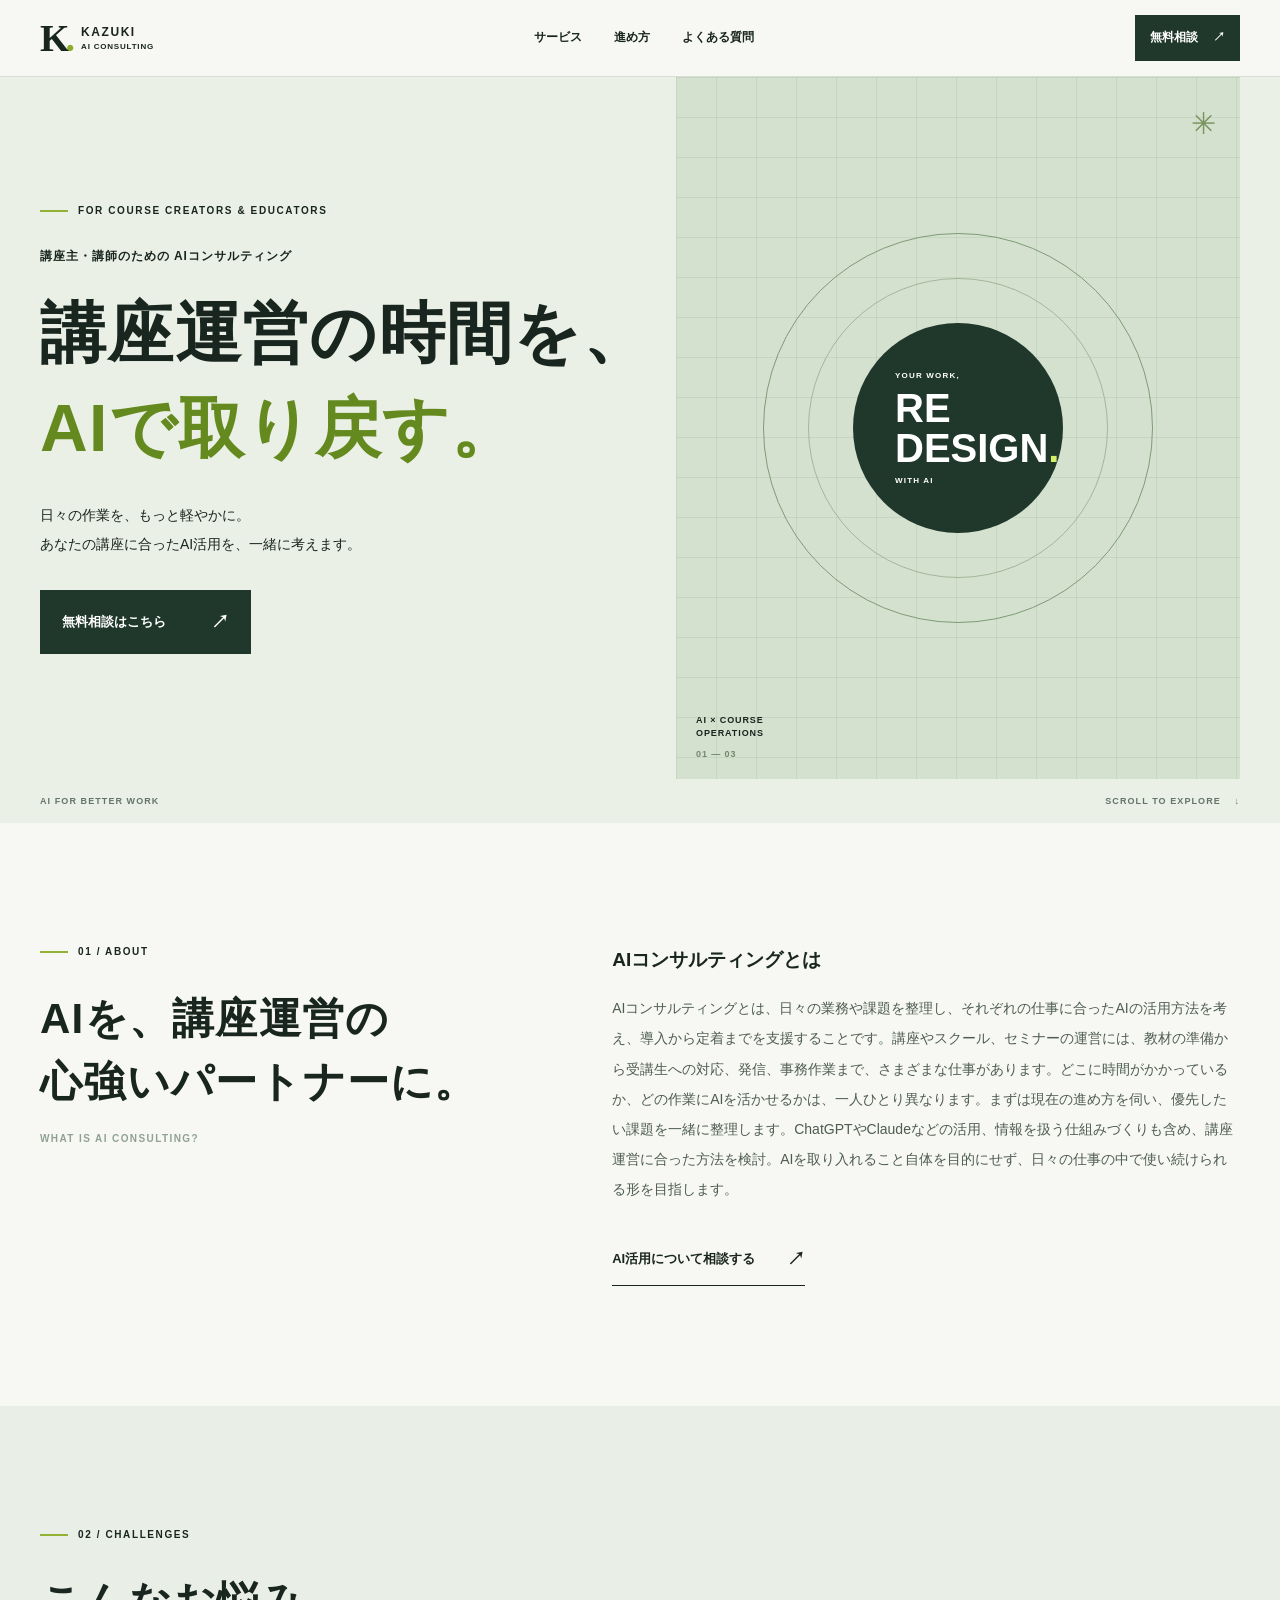
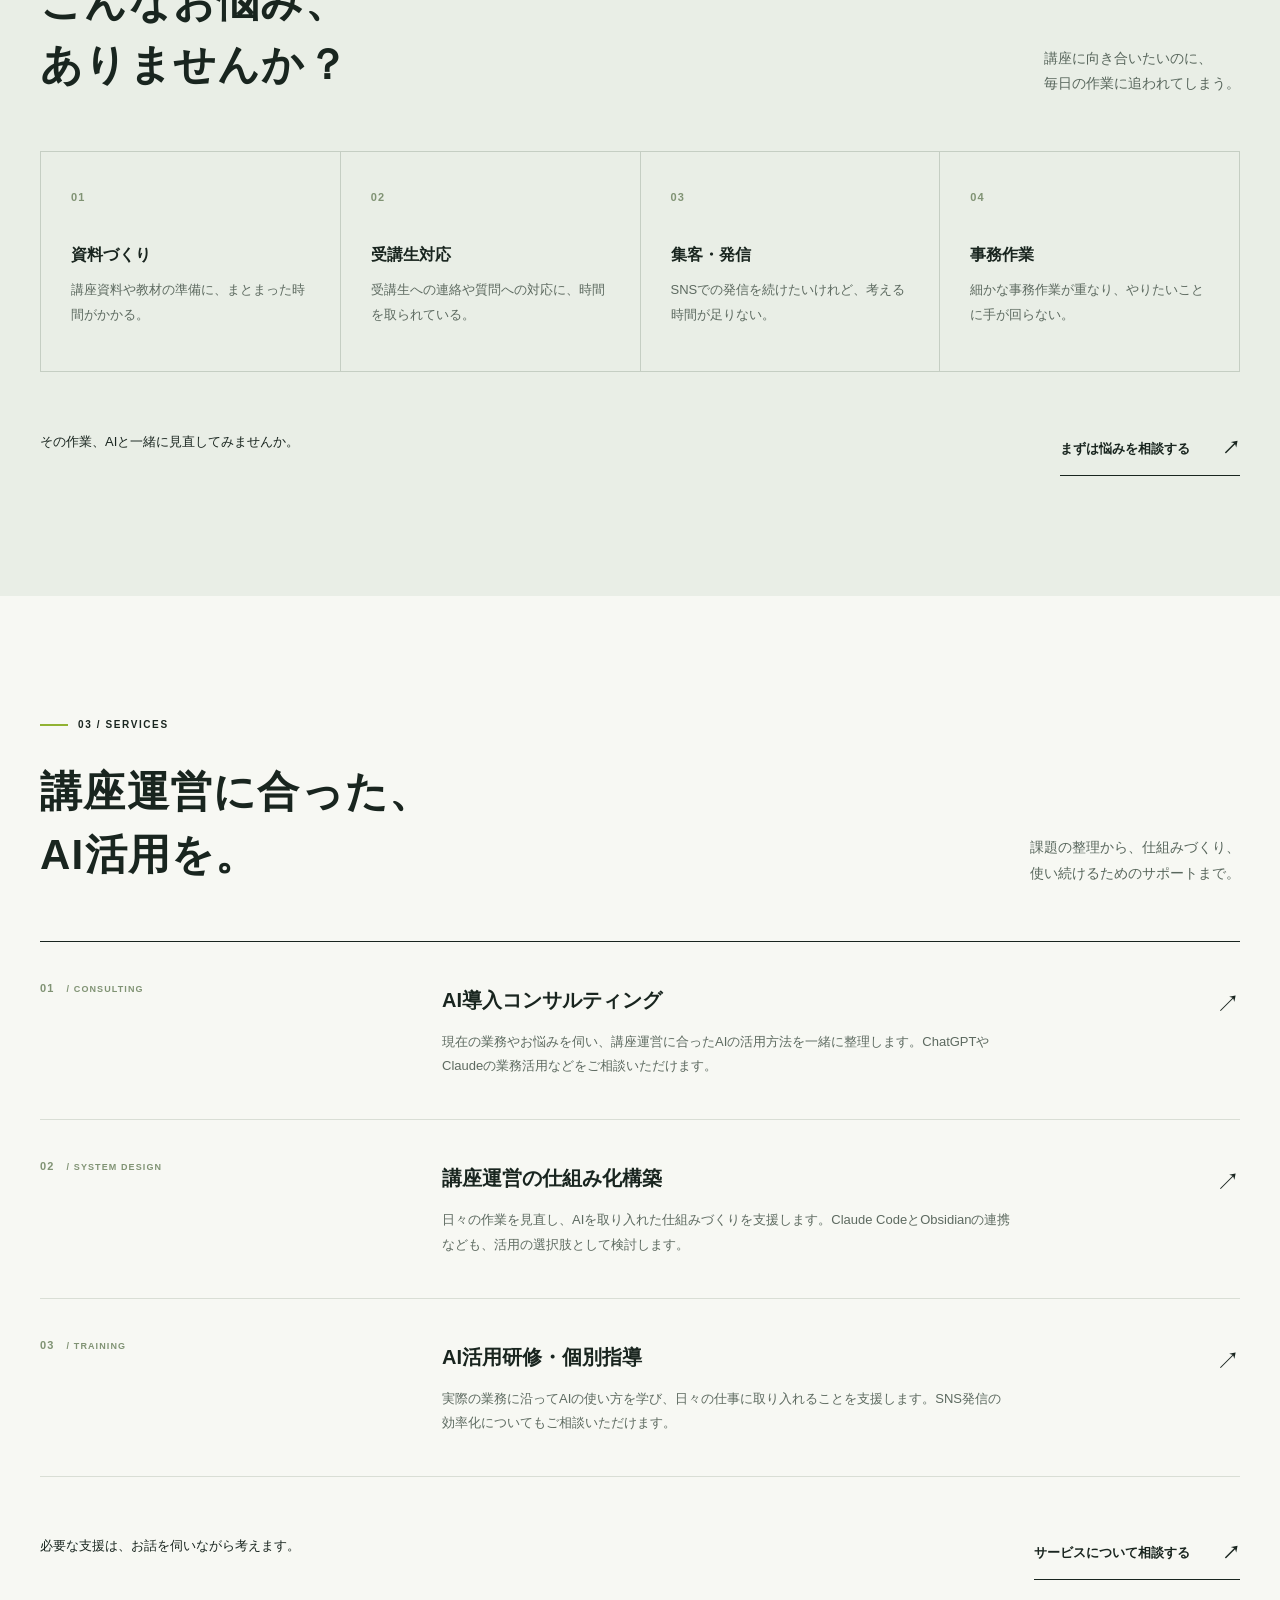
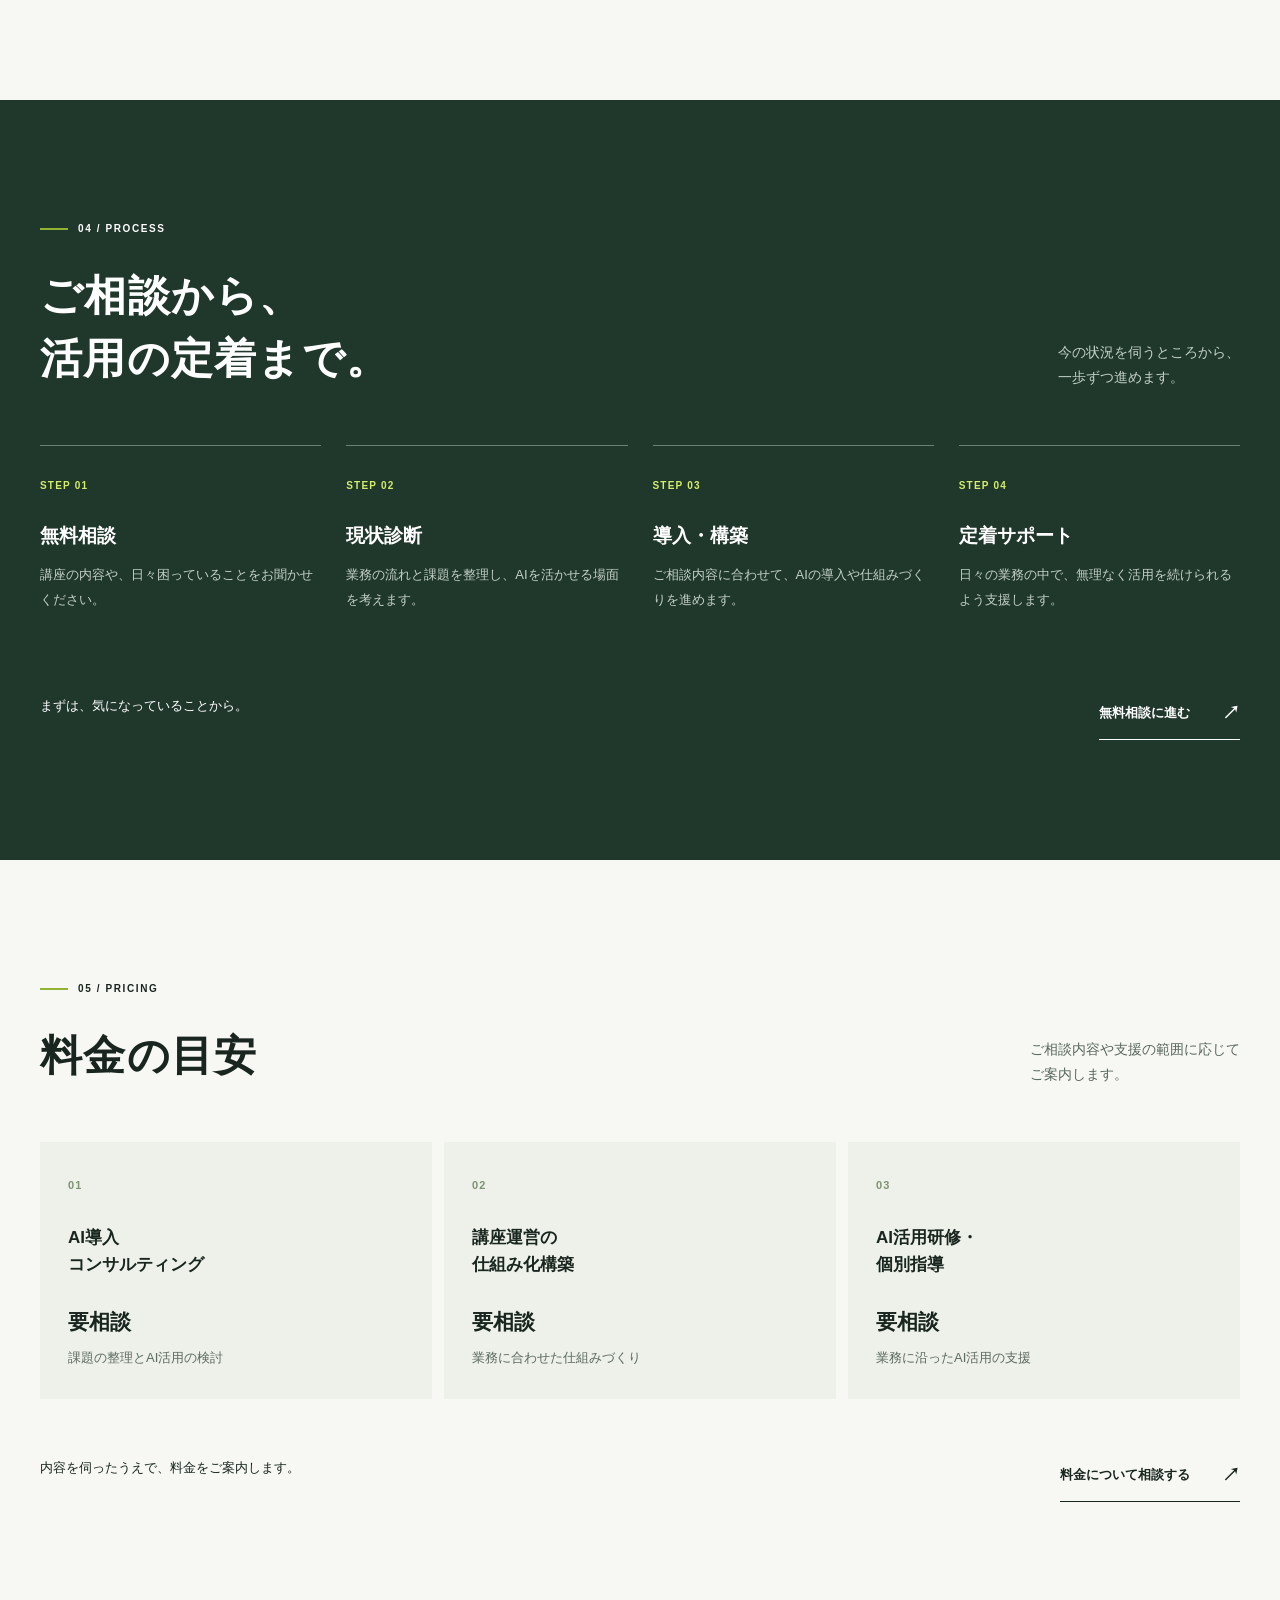
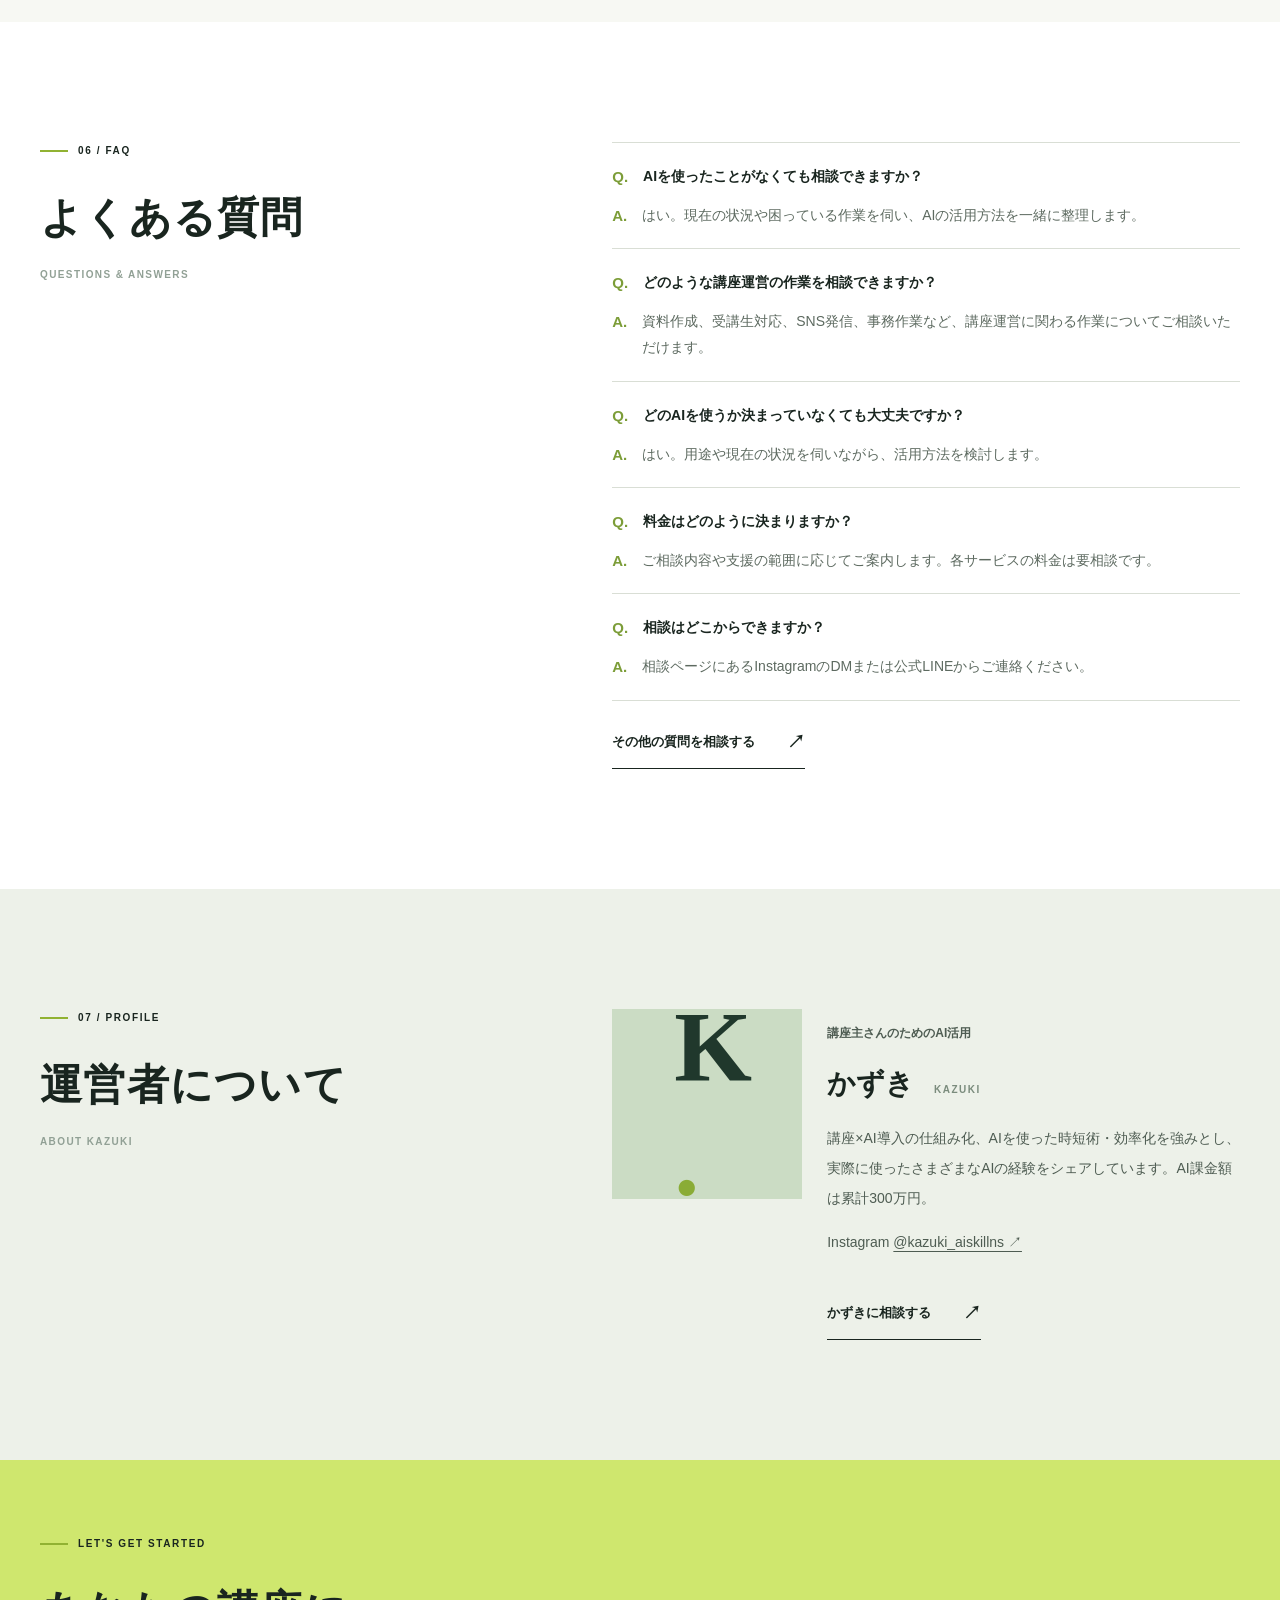
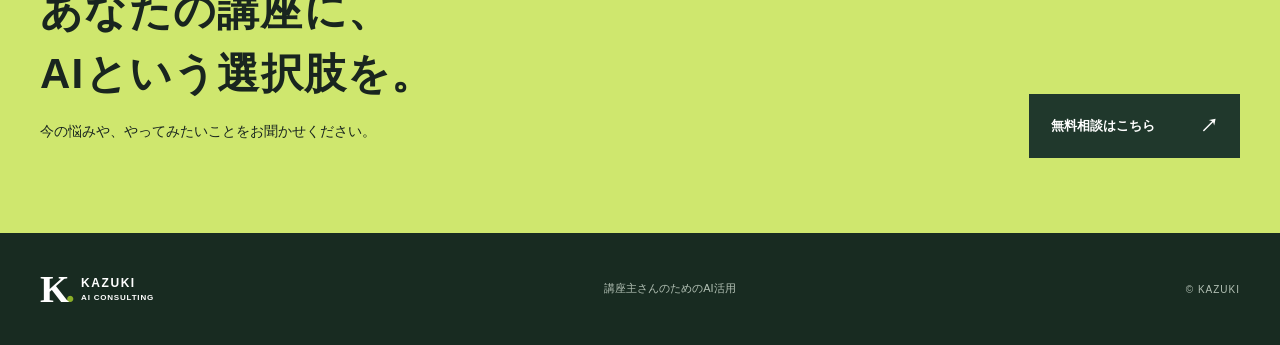
==== index.html @ 168ce7c4 "AIコンサルティングHP 初回公開" ====
<!DOCTYPE html>
<html lang="ja">
<head>
  <meta charset="utf-8">
  <meta name="viewport" content="width=device-width, initial-scale=1">
  <title>AIコンサルティング｜講座主のためのAI導入・仕組み化支援 - かずき</title>
  <meta name="description" content="講座・スクール・セミナーを運営する講師や事業者のためのAIコンサルティング。資料作成や受講生対応、SNS発信などの課題を整理し、AI導入から講座運営の仕組み化、定着までをサポートします。">
  <link rel="canonical" href="https://kazunet1030-debug.github.io/">
  <meta property="og:type" content="website">
  <meta property="og:title" content="AIコンサルティング｜講座主のためのAI導入・仕組み化支援 - かずき">
  <meta property="og:description" content="講座主・講師のためのAI導入から、講座運営の仕組み化まで。まずは無料相談から。">
  <meta property="og:url" content="https://kazunet1030-debug.github.io/">
  <meta property="og:locale" content="ja_JP">
  <meta property="og:site_name" content="かずき｜講座主のためのAI活用">
  <link rel="stylesheet" href="style.css">
  <script type="application/ld+json">
  {"@context":"https://schema.org","@type":"Service","name":"講座主のためのAIコンサルティング","description":"講座・スクール・セミナー運営におけるAI導入と仕組み化を支援します。","provider":{"@type":"Person","name":"かずき","sameAs":"https://www.instagram.com/kazuki_aiskillns/"},"serviceType":"AIコンサルティング","url":"https://kazunet1030-debug.github.io/"}
  </script>
  <script type="application/ld+json">
  {"@context":"https://schema.org","@type":"FAQPage","mainEntity":[{"@type":"Question","name":"AIを使ったことがなくても相談できますか？","acceptedAnswer":{"@type":"Answer","text":"はい。現在の状況や困っている作業を伺い、AIの活用方法を一緒に整理します。"}},{"@type":"Question","name":"どのような講座運営の作業を相談できますか？","acceptedAnswer":{"@type":"Answer","text":"資料作成、受講生対応、SNS発信、事務作業など、講座運営に関わる作業についてご相談いただけます。"}},{"@type":"Question","name":"どのAIを使うか決まっていなくても大丈夫ですか？","acceptedAnswer":{"@type":"Answer","text":"はい。用途や現在の状況を伺いながら、活用方法を検討します。"}},{"@type":"Question","name":"料金はどのように決まりますか？","acceptedAnswer":{"@type":"Answer","text":"ご相談内容や支援の範囲に応じてご案内します。各サービスの料金は要相談です。"}},{"@type":"Question","name":"相談はどこからできますか？","acceptedAnswer":{"@type":"Answer","text":"相談ページにあるInstagramのDMまたは公式LINEからご連絡ください。"}}]}
  </script>
</head>
<body>
<header class="site-header">
  <div class="header-inner wrap">
    <a class="brand" href="index.html" aria-label="かずき トップページ"><span class="brand-mark">K<span>.</span></span><span class="brand-copy">KAZUKI <small>AI CONSULTING</small></span></a>
    <nav aria-label="メインナビゲーション"><a href="#services">サービス</a><a href="#flow">進め方</a><a href="#faq">よくある質問</a></nav>
    <a class="header-cta" href="contact.html">無料相談 <span aria-hidden="true">↗</span></a>
  </div>
</header>
<main>
  <section class="hero">
    <div class="wrap hero-grid">
      <div class="hero-copy">
        <p class="eyebrow"><span></span> FOR COURSE CREATORS &amp; EDUCATORS</p>
        <p class="hero-label">講座主・講師のための AIコンサルティング</p>
        <h1>講座運営の時間を、<br><em>AIで取り戻す。</em></h1>
        <p class="hero-text">日々の作業を、もっと軽やかに。<br>あなたの講座に合ったAI活用を、一緒に考えます。</p>
        <a class="button button-dark" href="contact.html">無料相談はこちら <span aria-hidden="true">↗</span></a>
      </div>
      <div class="hero-art" aria-hidden="true"><div class="art-grid"></div><div class="art-orbit orbit-one"></div><div class="art-orbit orbit-two"></div><div class="art-center"><span>YOUR WORK,</span><strong>RE<br>DESIGN<span>.</span></strong><small>WITH AI</small></div><div class="art-note">AI × COURSE<br>OPERATIONS <span>01 — 03</span></div><div class="art-cross">✳</div></div>
    </div>
    <div class="hero-bottom wrap"><span>AI FOR BETTER WORK</span><span>SCROLL TO EXPLORE <i>↓</i></span></div>
  </section>
  <section class="section intro" id="about">
    <div class="wrap split"><div class="section-heading"><p class="eyebrow"><span></span> 01 / ABOUT</p><h2>AIを、講座運営の<br>心強いパートナーに。</h2><p class="heading-en">WHAT IS AI CONSULTING?</p></div><div class="intro-body"><h3>AIコンサルティングとは</h3><p>AIコンサルティングとは、日々の業務や課題を整理し、それぞれの仕事に合ったAIの活用方法を考え、導入から定着までを支援することです。講座やスクール、セミナーの運営には、教材の準備から受講生への対応、発信、事務作業まで、さまざまな仕事があります。どこに時間がかかっているか、どの作業にAIを活かせるかは、一人ひとり異なります。まずは現在の進め方を伺い、優先したい課題を一緒に整理します。ChatGPTやClaudeなどの活用、情報を扱う仕組みづくりも含め、講座運営に合った方法を検討。AIを取り入れること自体を目的にせず、日々の仕事の中で使い続けられる形を目指します。</p><a class="text-link" href="contact.html">AI活用について相談する <span>↗</span></a></div></div>
  </section>
  <section class="section problems" id="problems"><div class="wrap"><div class="section-top"><div><p class="eyebrow"><span></span> 02 / CHALLENGES</p><h2>こんなお悩み、<br>ありませんか？</h2></div><p class="section-lead">講座に向き合いたいのに、<br>毎日の作業に追われてしまう。</p></div><div class="problem-grid"><article><span class="number">01</span><h3>資料づくり</h3><p>講座資料や教材の準備に、まとまった時間がかかる。</p></article><article><span class="number">02</span><h3>受講生対応</h3><p>受講生への連絡や質問への対応に、時間を取られている。</p></article><article><span class="number">03</span><h3>集客・発信</h3><p>SNSでの発信を続けたいけれど、考える時間が足りない。</p></article><article><span class="number">04</span><h3>事務作業</h3><p>細かな事務作業が重なり、やりたいことに手が回らない。</p></article></div><div class="section-action"><p>その作業、AIと一緒に見直してみませんか。</p><a class="text-link" href="contact.html">まずは悩みを相談する <span>↗</span></a></div></div></section>
  <section class="section services" id="services"><div class="wrap"><div class="section-top"><div><p class="eyebrow"><span></span> 03 / SERVICES</p><h2>講座運営に合った、<br>AI活用を。</h2></div><p class="section-lead">課題の整理から、仕組みづくり、<br>使い続けるためのサポートまで。</p></div><div class="service-list"><article class="service-row"><div class="service-number">01 <span>/ CONSULTING</span></div><div><h3>AI導入コンサルティング</h3><p>現在の業務やお悩みを伺い、講座運営に合ったAIの活用方法を一緒に整理します。ChatGPTやClaudeの業務活用などをご相談いただけます。</p></div><span class="service-arrow" aria-hidden="true">↗</span></article><article class="service-row"><div class="service-number">02 <span>/ SYSTEM DESIGN</span></div><div><h3>講座運営の仕組み化構築</h3><p>日々の作業を見直し、AIを取り入れた仕組みづくりを支援します。Claude CodeとObsidianの連携なども、活用の選択肢として検討します。</p></div><span class="service-arrow" aria-hidden="true">↗</span></article><article class="service-row"><div class="service-number">03 <span>/ TRAINING</span></div><div><h3>AI活用研修・個別指導</h3><p>実際の業務に沿ってAIの使い方を学び、日々の仕事に取り入れることを支援します。SNS発信の効率化についてもご相談いただけます。</p></div><span class="service-arrow" aria-hidden="true">↗</span></article></div><div class="section-action"><p>必要な支援は、お話を伺いながら考えます。</p><a class="text-link" href="contact.html">サービスについて相談する <span>↗</span></a></div></div></section>
  <section class="section flow" id="flow"><div class="wrap"><div class="section-top"><div><p class="eyebrow"><span></span> 04 / PROCESS</p><h2>ご相談から、<br>活用の定着まで。</h2></div><p class="section-lead">今の状況を伺うところから、<br>一歩ずつ進めます。</p></div><div class="flow-grid"><article><span>STEP 01</span><h3>無料相談</h3><p>講座の内容や、日々困っていることをお聞かせください。</p></article><article><span>STEP 02</span><h3>現状診断</h3><p>業務の流れと課題を整理し、AIを活かせる場面を考えます。</p></article><article><span>STEP 03</span><h3>導入・構築</h3><p>ご相談内容に合わせて、AIの導入や仕組みづくりを進めます。</p></article><article><span>STEP 04</span><h3>定着サポート</h3><p>日々の業務の中で、無理なく活用を続けられるよう支援します。</p></article></div><div class="section-action"><p>まずは、気になっていることから。</p><a class="text-link" href="contact.html">無料相談に進む <span>↗</span></a></div></div></section>
  <section class="section pricing" id="pricing"><div class="wrap"><div class="section-top"><div><p class="eyebrow"><span></span> 05 / PRICING</p><h2>料金の目安</h2></div><p class="section-lead">ご相談内容や支援の範囲に応じて<br>ご案内します。</p></div><div class="price-grid"><article><span>01</span><h3>AI導入<br>コンサルティング</h3><p class="price">要相談</p><p>課題の整理とAI活用の検討</p></article><article><span>02</span><h3>講座運営の<br>仕組み化構築</h3><p class="price">要相談</p><p>業務に合わせた仕組みづくり</p></article><article><span>03</span><h3>AI活用研修・<br>個別指導</h3><p class="price">要相談</p><p>業務に沿ったAI活用の支援</p></article></div><div class="section-action"><p>内容を伺ったうえで、料金をご案内します。</p><a class="text-link" href="contact.html">料金について相談する <span>↗</span></a></div></div></section>
  <section class="section faq" id="faq"><div class="wrap split"><div class="section-heading"><p class="eyebrow"><span></span> 06 / FAQ</p><h2>よくある質問</h2><p class="heading-en">QUESTIONS &amp; ANSWERS</p></div><div class="faq-list"><article><h3><span>Q.</span> AIを使ったことがなくても相談できますか？</h3><p><span>A.</span> はい。現在の状況や困っている作業を伺い、AIの活用方法を一緒に整理します。</p></article><article><h3><span>Q.</span> どのような講座運営の作業を相談できますか？</h3><p><span>A.</span> 資料作成、受講生対応、SNS発信、事務作業など、講座運営に関わる作業についてご相談いただけます。</p></article><article><h3><span>Q.</span> どのAIを使うか決まっていなくても大丈夫ですか？</h3><p><span>A.</span> はい。用途や現在の状況を伺いながら、活用方法を検討します。</p></article><article><h3><span>Q.</span> 料金はどのように決まりますか？</h3><p><span>A.</span> ご相談内容や支援の範囲に応じてご案内します。各サービスの料金は要相談です。</p></article><article><h3><span>Q.</span> 相談はどこからできますか？</h3><p><span>A.</span> 相談ページにあるInstagramのDMまたは公式LINEからご連絡ください。</p></article><a class="text-link" href="contact.html">その他の質問を相談する <span>↗</span></a></div></div></section>
  <section class="section profile" id="profile"><div class="wrap split"><div class="section-heading"><p class="eyebrow"><span></span> 07 / PROFILE</p><h2>運営者について</h2><p class="heading-en">ABOUT KAZUKI</p></div><div class="profile-body"><div class="profile-monogram" aria-hidden="true">K<span>.</span></div><div><p class="profile-role">講座主さんのためのAI活用</p><h3>かずき <small>KAZUKI</small></h3><p>講座×AI導入の仕組み化、AIを使った時短術・効率化を強みとし、実際に使ったさまざまなAIの経験をシェアしています。AI課金額は累計300万円。</p><p class="profile-social">Instagram <a href="https://www.instagram.com/kazuki_aiskillns/">@kazuki_aiskillns ↗</a></p><a class="text-link" href="contact.html">かずきに相談する <span>↗</span></a></div></div></div></section>
  <section class="final-cta"><div class="wrap final-inner"><div><p class="eyebrow"><span></span> LET'S GET STARTED</p><h2>あなたの講座に、<br>AIという選択肢を。</h2><p>今の悩みや、やってみたいことをお聞かせください。</p></div><a class="button button-light" href="contact.html">無料相談はこちら <span aria-hidden="true">↗</span></a></div></section>
</main>
<footer><div class="wrap footer-inner"><a class="brand footer-brand" href="index.html"><span class="brand-mark">K<span>.</span></span><span class="brand-copy">KAZUKI <small>AI CONSULTING</small></span></a><p>講座主さんのためのAI活用</p><small>© KAZUKI</small></div></footer>
</body>
</html>
---- style.css ----
:root{--ink:#19251f;--muted:#68736a;--paper:#f7f8f3;--green:#d4ee67;--line:#d9ded5;--dark:#20382c}*{box-sizing:border-box}html{scroll-behavior:smooth}body{margin:0;color:var(--ink);background:var(--paper);font-family:-apple-system,BlinkMacSystemFont,"Hiragino Kaku Gothic ProN","Hiragino Sans",Meiryo,sans-serif;line-height:1.8}a{color:inherit;text-decoration:none}a:focus-visible{outline:3px solid #618c00;outline-offset:4px}.wrap{width:min(100% - 40px,1200px);margin:auto}.site-header{background:var(--paper);border-bottom:1px solid var(--line)}.header-inner{height:76px;display:flex;align-items:center;justify-content:space-between;gap:20px}.brand{display:inline-flex;align-items:center;gap:10px;line-height:1}.brand-mark{font-family:Georgia,serif;font-size:38px;font-weight:bold;letter-spacing:-4px}.brand-mark span{color:#8bae28}.brand-copy{font-size:12px;letter-spacing:.13em;font-weight:800}.brand-copy small{display:block;font-size:8px;letter-spacing:.1em;margin-top:5px}.site-header nav{display:none;gap:32px;font-size:12px;font-weight:700}.header-cta{background:var(--dark);color:white;padding:12px 15px;font-size:12px;font-weight:700}.header-cta span{margin-left:12px}.hero{background:#eaf0e5;overflow:hidden}.hero-grid{display:grid}.hero-copy{padding:75px 0 52px}.eyebrow{display:flex;align-items:center;gap:10px;margin:0 0 26px;font-family:Arial,sans-serif;font-size:10px;font-weight:700;letter-spacing:.16em}.eyebrow span{width:28px;height:2px;background:#91b232}.hero-label{font-size:12px;font-weight:700;letter-spacing:.08em;margin:0 0 18px}.hero h1,.contact-main h1{font-size:clamp(34px,7vw,66px);letter-spacing:.02em;line-height:1.45;margin:0;font-weight:700}.hero h1 em,.contact-main h1 em{font-style:normal;color:#64891e}.hero-text,.contact-intro{font-size:14px;line-height:2.1;margin:24px 0 30px}.button{display:inline-flex;align-items:center;justify-content:space-between;gap:45px;min-height:58px;padding:16px 22px;font-size:13px;font-weight:700}.button-dark{background:var(--dark);color:white}.button span,.text-link span{font-size:18px}.hero-art{height:300px;position:relative;background:#d5e1cf;overflow:hidden}.art-grid{position:absolute;inset:0;background-image:linear-gradient(#aabcaa55 1px,transparent 1px),linear-gradient(90deg,#aabcaa55 1px,transparent 1px);background-size:40px 40px}.art-orbit{position:absolute;border:1px solid #7e9b77;border-radius:50%;width:260px;height:260px;top:20px;left:50%;transform:translateX(-50%)}.orbit-two{width:200px;height:200px;top:50px;border-color:#a1b79a}.art-center{position:absolute;top:50%;left:50%;transform:translate(-50%,-50%);width:150px;height:150px;border-radius:50%;background:var(--dark);color:#fff;display:flex;flex-direction:column;justify-content:center;padding-left:29px;line-height:1}.art-center>span,.art-center small{font:700 8px Arial;letter-spacing:.15em}.art-center strong{font:700 29px/1 Arial;margin:8px 0}.art-center strong span{color:var(--green)}.art-note{position:absolute;bottom:18px;left:20px;font:700 9px/1.5 Arial;letter-spacing:.1em}.art-note span{display:block;color:#70876c;margin-top:7px}.art-cross{position:absolute;right:24px;top:20px;font-size:30px;color:#78945f}.hero-bottom{display:flex;justify-content:space-between;padding:17px 0;font:700 9px Arial;letter-spacing:.12em;color:#65746a}.hero-bottom i{font-style:normal;margin-left:10px}.section{padding:80px 0}.section-heading h2,.section-top h2,.final-cta h2{font-size:clamp(27px,4vw,42px);line-height:1.5;letter-spacing:.03em;margin:0}.heading-en{font:700 10px Arial;letter-spacing:.14em;color:#91a095;margin:20px 0 0}.split{display:grid;gap:35px}.intro-body h3{font-size:19px;margin:0 0 16px}.intro-body p,.profile-body p{font-size:14px;line-height:2.15;color:#4e5c52}.text-link{display:inline-flex;align-items:center;gap:32px;border-bottom:1px solid var(--ink);padding:10px 0;font-size:13px;font-weight:700;margin-top:15px}.text-link span{margin-left:auto}.problems{background:#e9eee6}.section-top{display:flex;flex-direction:column;gap:20px;margin-bottom:38px}.section-lead{font-size:14px;color:#59675d;margin:0}.problem-grid{display:grid;grid-template-columns:1fr 1fr;border-top:1px solid #c5cec3;border-left:1px solid #c5cec3}.problem-grid article{padding:25px 18px;border-right:1px solid #c5cec3;border-bottom:1px solid #c5cec3;min-height:190px}.number,.service-number,.price-grid article>span{font:700 11px Arial;color:#809374;letter-spacing:.1em}.problem-grid h3{font-size:16px;margin:30px 0 8px}.problem-grid p,.service-row p,.flow-grid p,.price-grid article>p:last-child{font-size:13px;color:#5d6a60;margin:0;line-height:1.9}.section-action{display:flex;align-items:flex-start;flex-direction:column;gap:2px;margin-top:35px}.section-action p{font-size:13px;margin:0}.service-list{border-top:1px solid var(--ink)}.service-row{display:grid;grid-template-columns:1fr auto;gap:16px;padding:30px 0;border-bottom:1px solid var(--line)}.service-number{grid-column:1/-1}.service-number span{font-size:9px;margin-left:8px}.service-row h3{font-size:20px;margin:0 0 12px}.service-row p{max-width:570px}.service-arrow{font-size:24px}.flow{background:var(--dark);color:white}.flow .section-lead,.flow .flow-grid p{color:#c3d0c5}.flow-grid{display:grid;gap:0}.flow-grid article{padding:24px 0;border-top:1px solid #6c8171}.flow-grid article>span{font:700 10px Arial;letter-spacing:.12em;color:var(--green)}.flow-grid h3{font-size:19px;margin:20px 0 10px}.flow .text-link{border-color:white}.price-grid{display:grid;gap:12px}.price-grid article{background:#edf1e9;padding:28px;min-height:235px}.price-grid h3{font-size:17px;line-height:1.6;margin:25px 0}.price-grid .price{font-size:21px;font-weight:700;margin:0 0 5px}.faq{background:#fff}.faq-list article{border-top:1px solid var(--line);padding:20px 0}.faq-list article:last-of-type{border-bottom:1px solid var(--line)}.faq-list h3,.faq-list p{display:flex;gap:15px;font-size:14px;margin:0;line-height:1.9}.faq-list h3 span,.faq-list p span{font:700 15px Arial;color:#7c9d38;flex:none;padding-top:5px}.faq-list p{margin-top:12px;color:#5d6a60}.profile{background:#edf1e9}.profile-body{display:grid;gap:25px}.profile-monogram{height:190px;background:#cbdcc4;display:grid;place-content:center;font:700 100px Georgia;color:var(--dark);letter-spacing:-12px}.profile-monogram span{color:#8aac36}.profile-role{font-size:12px!important;font-weight:700}.profile-body h3{font-size:28px;margin:5px 0}.profile-body h3 small{font:700 10px Arial;letter-spacing:.15em;margin-left:12px;color:#7b8c7d}.profile-social a{text-decoration:underline;text-underline-offset:4px}.final-cta{background:#cfe76e;padding:75px 0}.final-inner{display:flex;flex-direction:column;align-items:flex-start;gap:28px}.final-cta p:not(.eyebrow){font-size:14px}.button-light{background:var(--dark);color:#fff}footer{background:#182b21;color:#fff;padding:35px 0}.footer-inner{display:flex;flex-wrap:wrap;align-items:center;justify-content:space-between;gap:20px}.footer-inner p{font-size:11px;color:#b3c1b5}.footer-inner>small{font:10px Arial;letter-spacing:.1em;color:#b3c1b5}.back-top{font-size:12px;font-weight:700}.contact-main{background:#eaf0e5;padding:75px 0 90px}.contact-wrap{max-width:850px}.contact-main h1{font-size:clamp(36px,6vw,62px)}.contact-options{display:grid;gap:12px;margin:38px 0 65px}.contact-button{display:flex;align-items:center;justify-content:space-between;min-height:90px;padding:20px 24px;background:var(--dark);color:#fff;font-size:16px;font-weight:700}.contact-button.line{background:#cfe76e;color:var(--ink)}.contact-button small{display:block;font:700 9px Arial;letter-spacing:.14em;opacity:.7;margin-bottom:8px}.contact-button b{font-size:24px;font-weight:400}.contact-note{border-top:1px solid #b8c7b7;border-bottom:1px solid #b8c7b7;padding:30px 0;display:grid;gap:15px}.contact-note h2{font-size:20px;line-height:1.6;margin:0}.contact-note ul{padding-left:20px;font-size:14px;line-height:2.2}.contact-return{margin-top:35px}@media(min-width:700px){.wrap{width:min(100% - 80px,1200px)}.site-header nav{display:flex}.hero-grid{grid-template-columns:1fr 47%;align-items:stretch}.hero-copy{padding:125px 25px 125px 0}.hero-art{height:auto;min-height:540px}.art-orbit{width:390px;height:390px;top:50%;transform:translate(-50%,-50%)}.orbit-two{width:300px;height:300px}.art-center{width:210px;height:210px;padding-left:42px}.art-center strong{font-size:40px}.section{padding:120px 0}.split{grid-template-columns:1fr 1.25fr;gap:70px}.section-top{flex-direction:row;justify-content:space-between;align-items:end;margin-bottom:55px}.problem-grid{grid-template-columns:repeat(4,1fr)}.problem-grid article{padding:30px;min-height:220px}.section-action{flex-direction:row;justify-content:space-between;align-items:center}.service-row{grid-template-columns:1fr 2fr auto;gap:30px;padding:40px 0}.service-number{grid-column:auto}.flow-grid{grid-template-columns:repeat(4,1fr);gap:25px}.price-grid{grid-template-columns:repeat(3,1fr)}.profile-body{grid-template-columns:190px 1fr}.final-inner{flex-direction:row;justify-content:space-between;align-items:end}.contact-options{grid-template-columns:1fr 1fr}.contact-note{grid-template-columns:1fr 1fr}.contact-main{padding:110px 0 130px}}
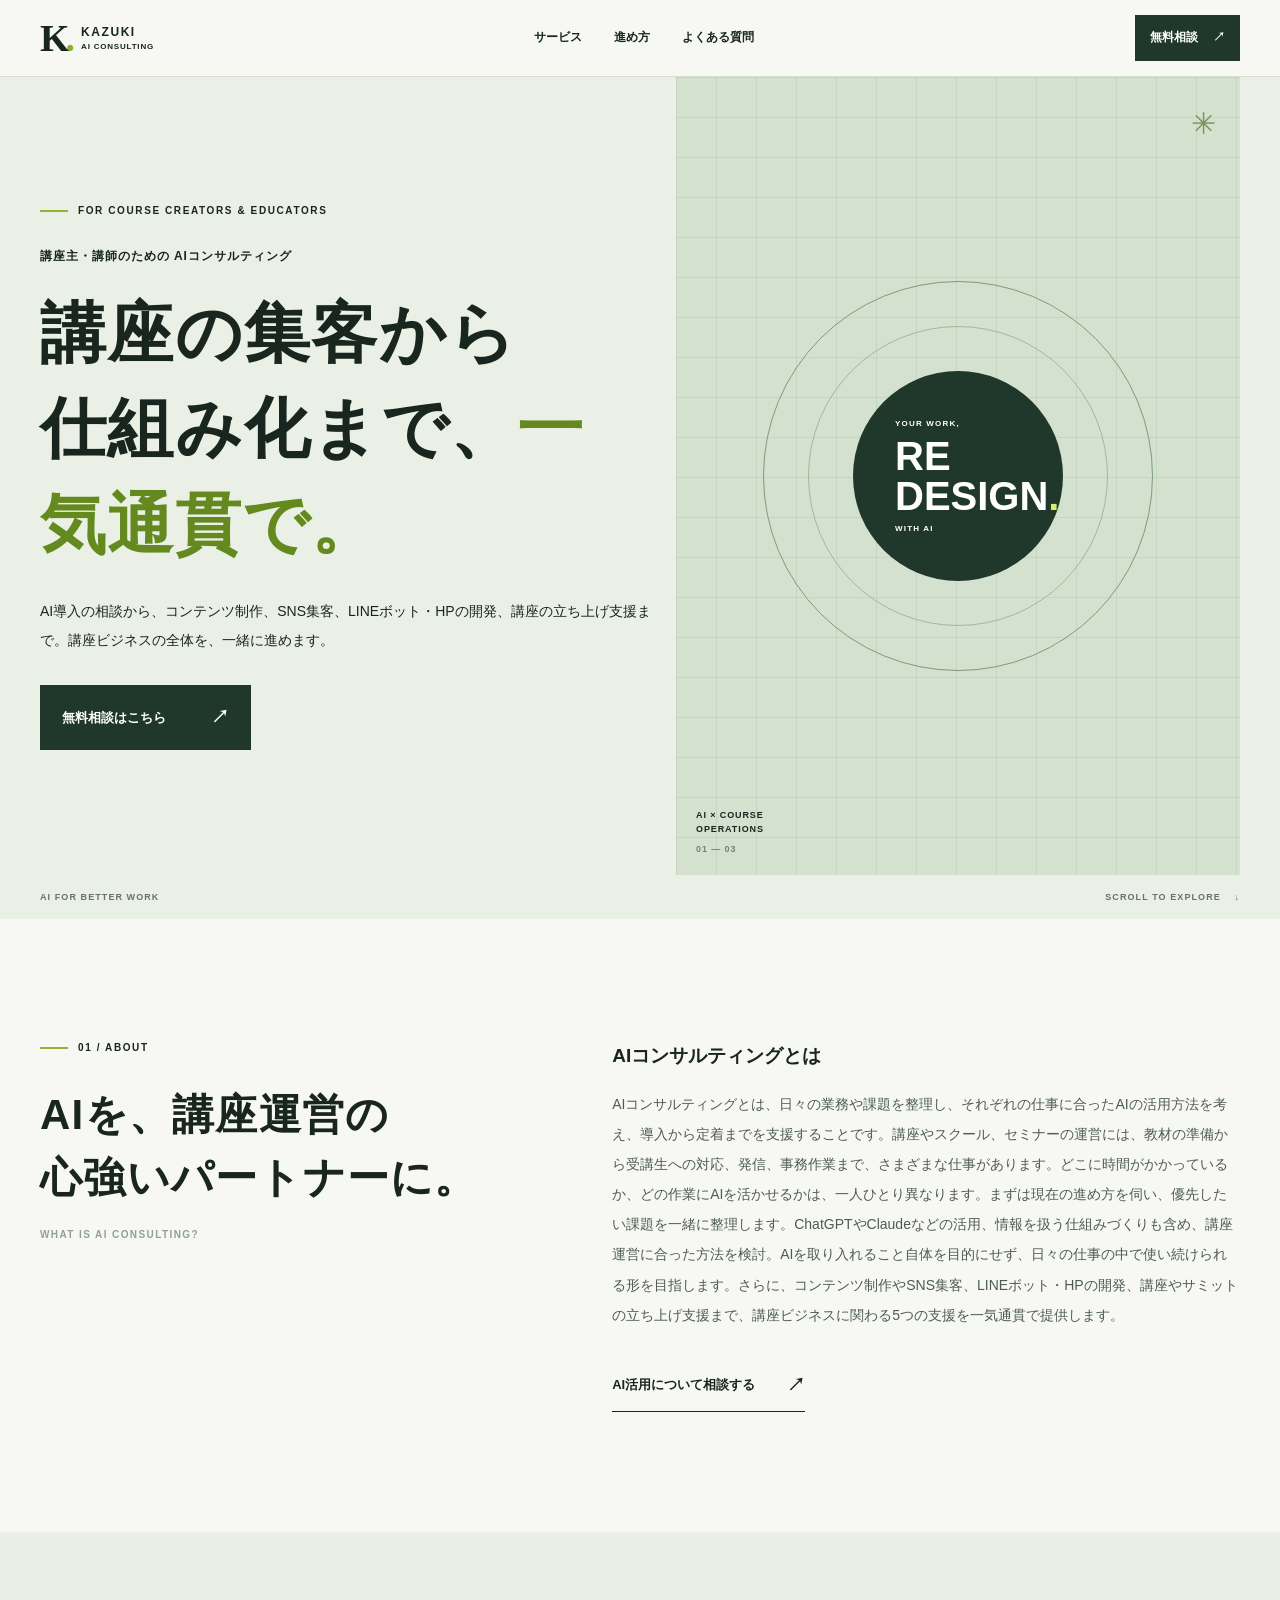
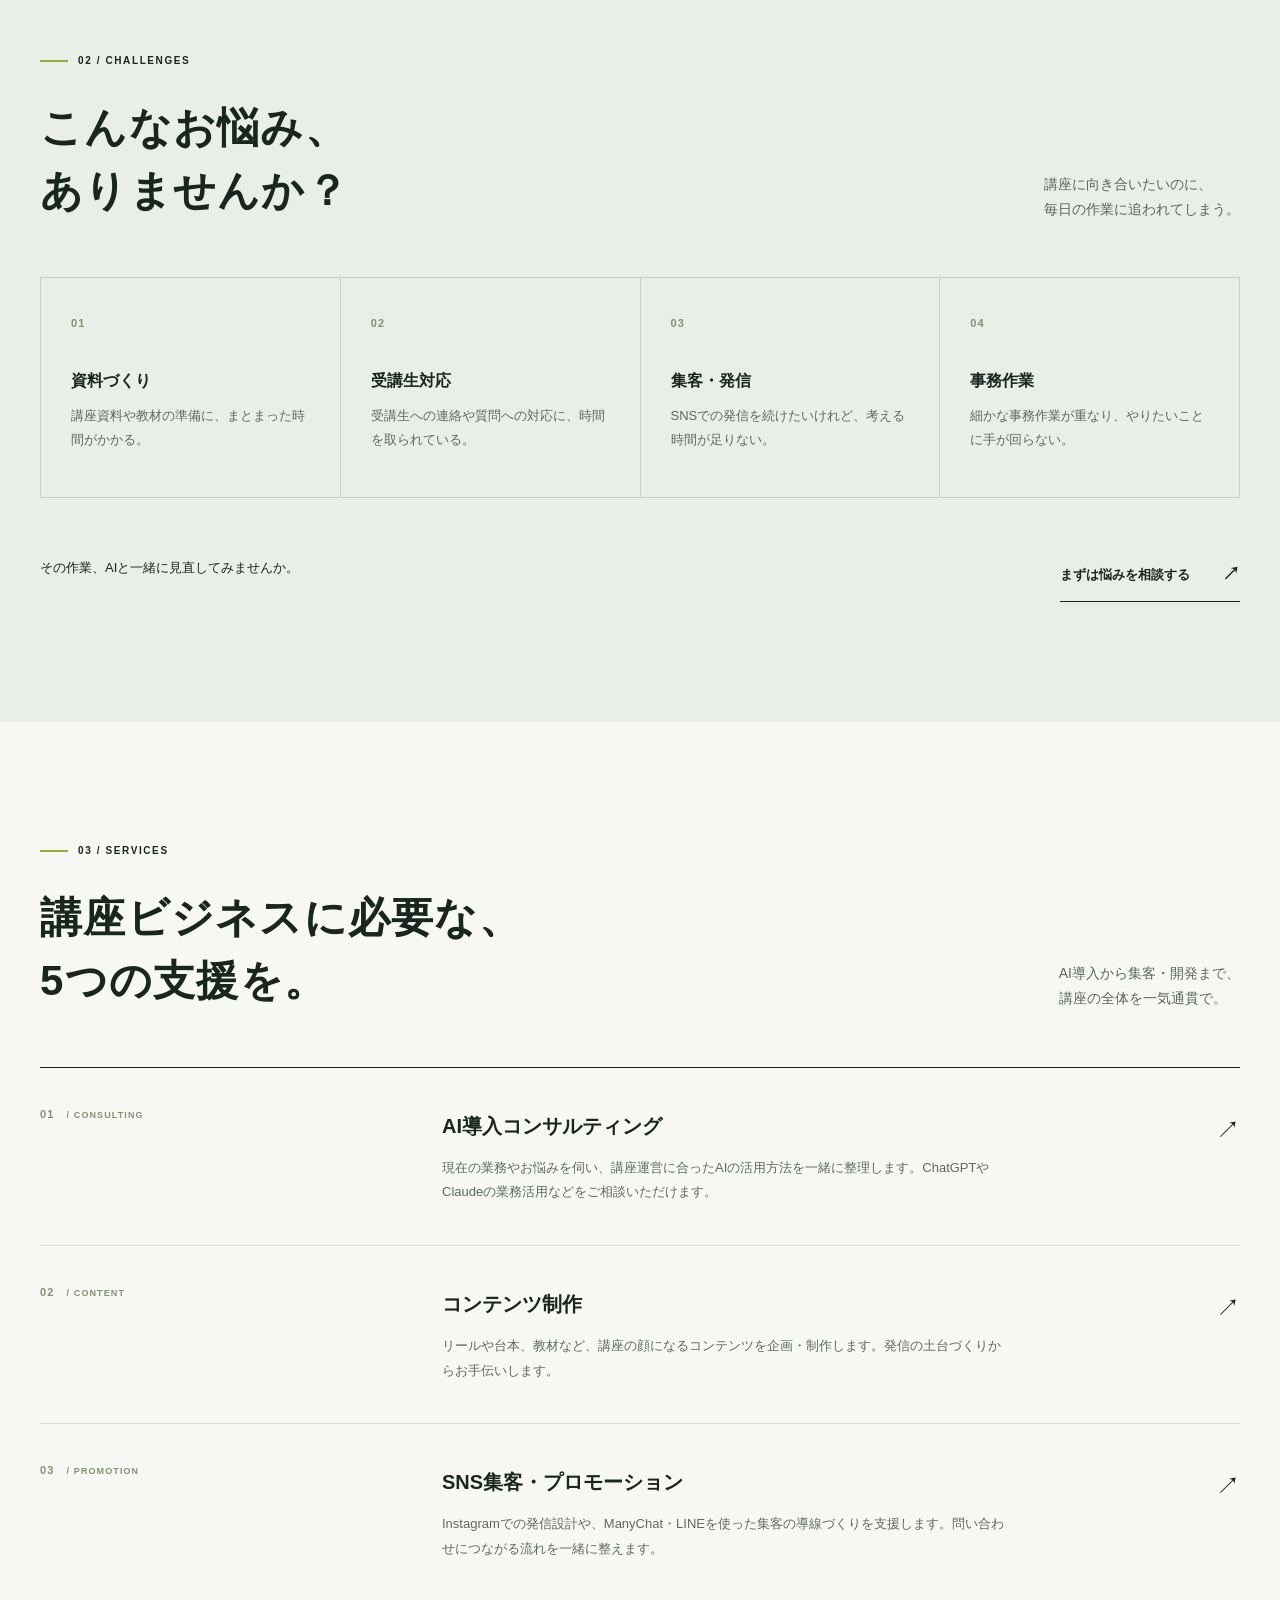
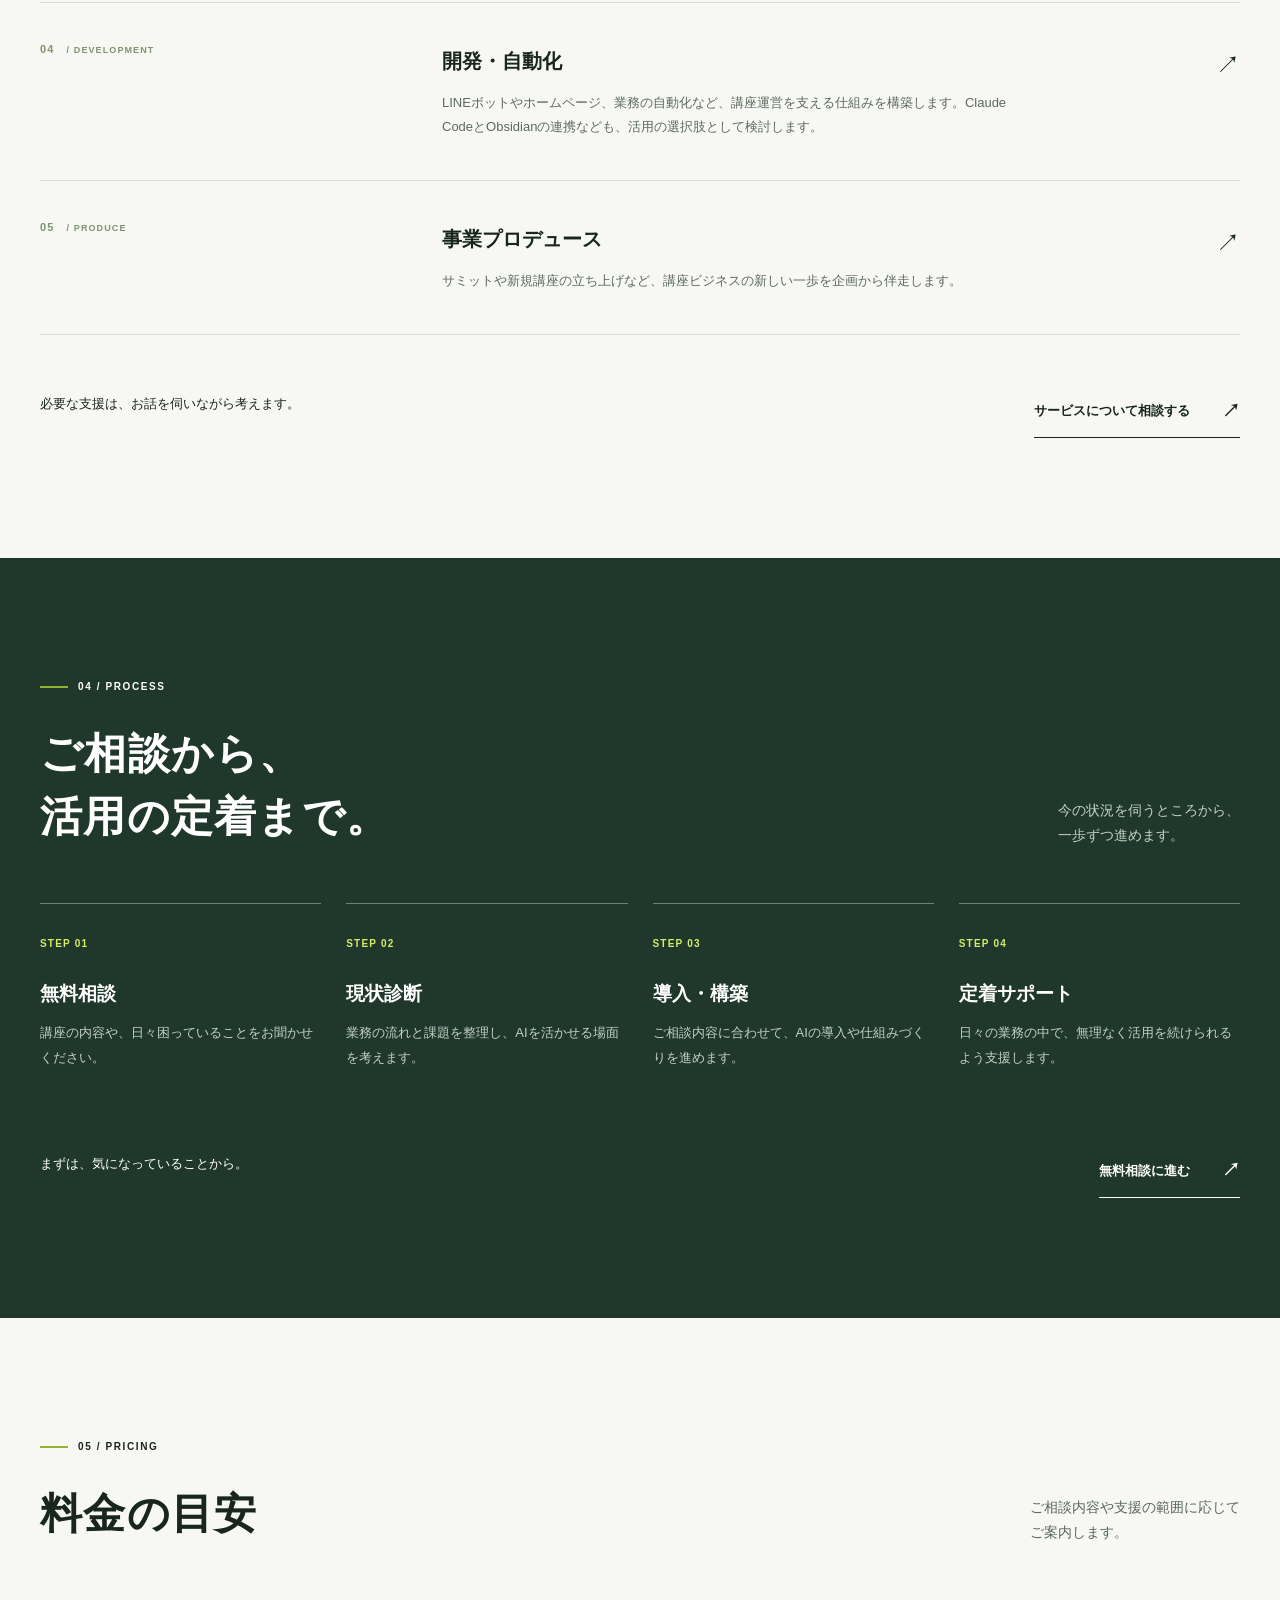
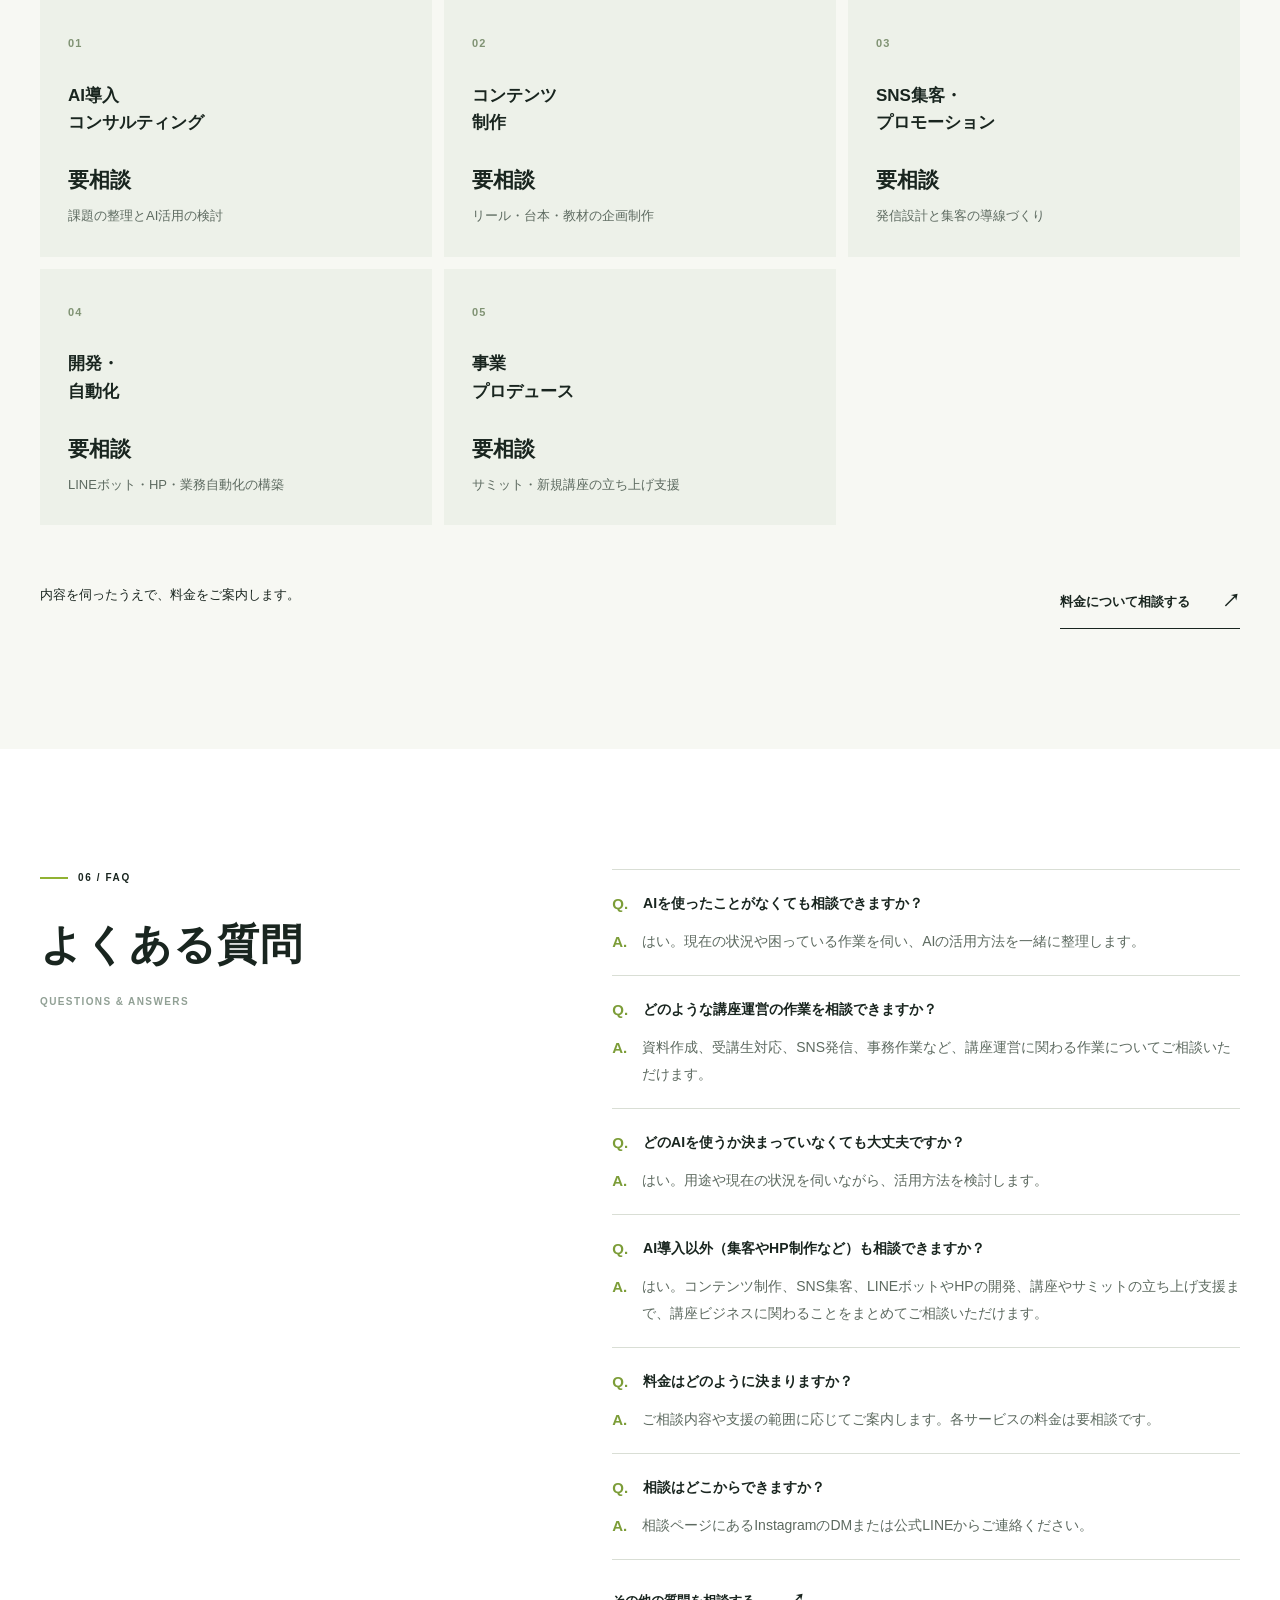
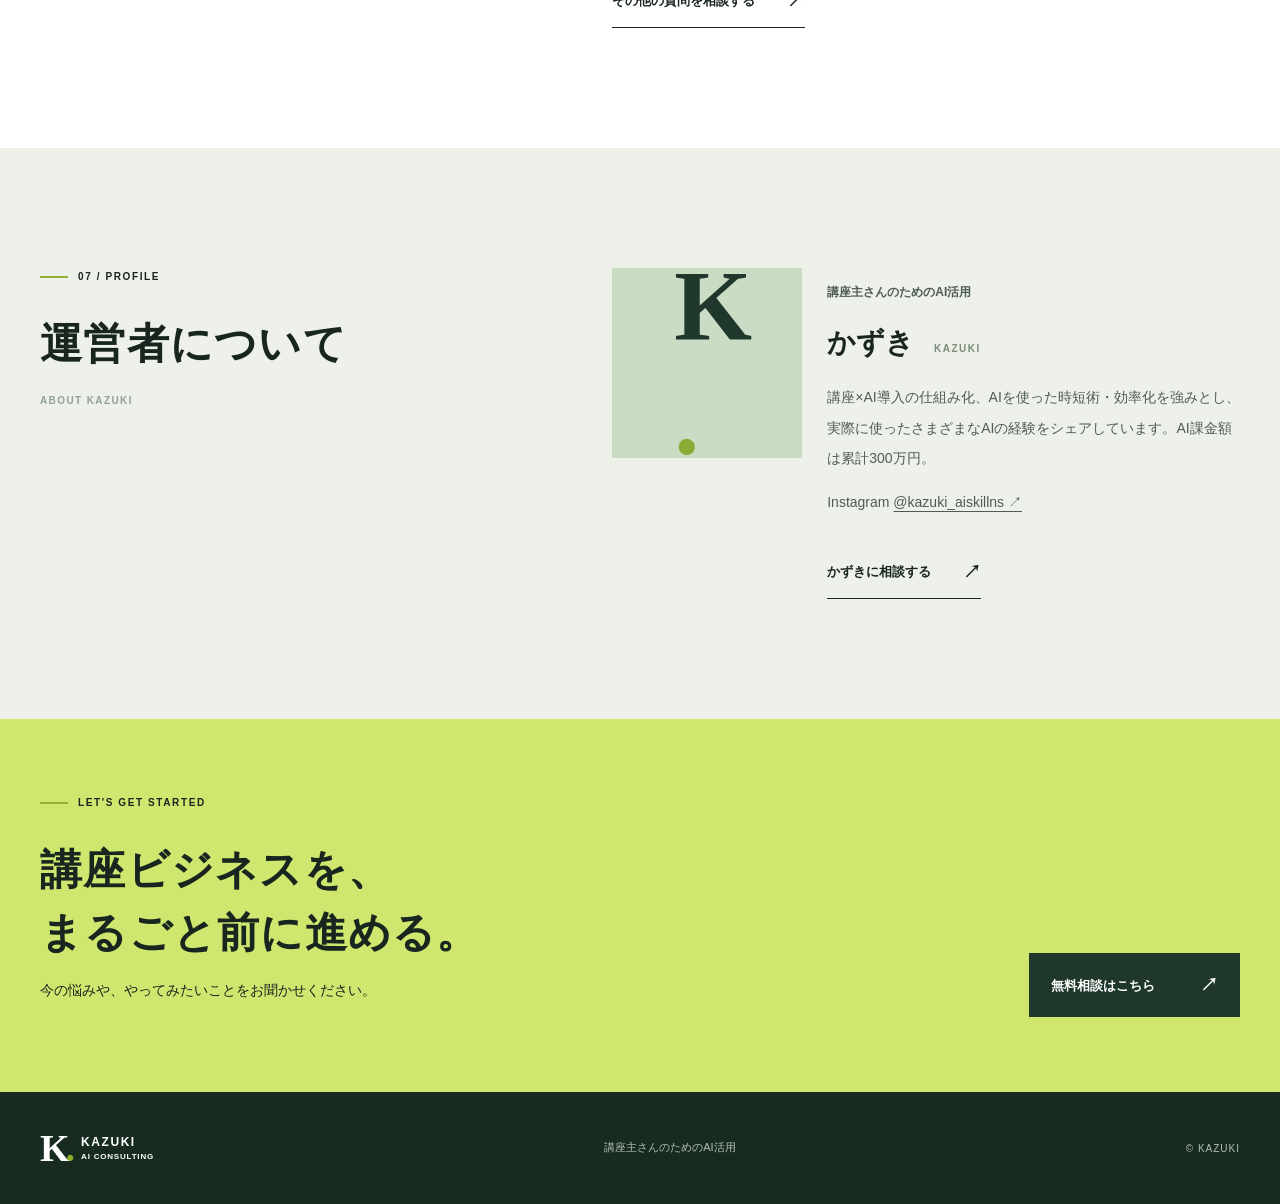
==== commit b844dad4: "GENERATE ONE型5事業スキームに改訂" ====
--- a/index.html
+++ b/index.html
@@ -4,20 +4,20 @@
   <meta charset="utf-8">
   <meta name="viewport" content="width=device-width, initial-scale=1">
   <title>AIコンサルティング｜講座主のためのAI導入・仕組み化支援 - かずき</title>
-  <meta name="description" content="講座・スクール・セミナーを運営する講師や事業者のためのAIコンサルティング。資料作成や受講生対応、SNS発信などの課題を整理し、AI導入から講座運営の仕組み化、定着までをサポートします。">
+  <meta name="description" content="講座・スクール・セミナーを運営する講師や事業者のためのAIコンサルティング。AI導入コンサル、コンテンツ制作、SNS集客、LINEボット・HPの開発、講座の立ち上げ支援まで、講座ビジネスを一気通貫でサポートします。">
   <link rel="canonical" href="https://kazunet1030-debug.github.io/">
   <meta property="og:type" content="website">
   <meta property="og:title" content="AIコンサルティング｜講座主のためのAI導入・仕組み化支援 - かずき">
-  <meta property="og:description" content="講座主・講師のためのAI導入から、講座運営の仕組み化まで。まずは無料相談から。">
+  <meta property="og:description" content="講座主・講師のためのAI導入から、集客・仕組み化・開発まで一気通貫で。まずは無料相談から。">
   <meta property="og:url" content="https://kazunet1030-debug.github.io/">
   <meta property="og:locale" content="ja_JP">
   <meta property="og:site_name" content="かずき｜講座主のためのAI活用">
   <link rel="stylesheet" href="style.css">
   <script type="application/ld+json">
-  {"@context":"https://schema.org","@type":"Service","name":"講座主のためのAIコンサルティング","description":"講座・スクール・セミナー運営におけるAI導入と仕組み化を支援します。","provider":{"@type":"Person","name":"かずき","sameAs":"https://www.instagram.com/kazuki_aiskillns/"},"serviceType":"AIコンサルティング","url":"https://kazunet1030-debug.github.io/"}
+  {"@context":"https://schema.org","@type":"Service","name":"講座主のためのAIコンサルティング","description":"講座・スクール・セミナー運営におけるAI導入コンサル、コンテンツ制作、SNS集客、LINEボット・HPの開発、講座の立ち上げ支援を一気通貫で支援します。","provider":{"@type":"Person","name":"かずき","sameAs":"https://www.instagram.com/kazuki_aiskillns/"},"serviceType":"AIコンサルティング","url":"https://kazunet1030-debug.github.io/"}
   </script>
   <script type="application/ld+json">
-  {"@context":"https://schema.org","@type":"FAQPage","mainEntity":[{"@type":"Question","name":"AIを使ったことがなくても相談できますか？","acceptedAnswer":{"@type":"Answer","text":"はい。現在の状況や困っている作業を伺い、AIの活用方法を一緒に整理します。"}},{"@type":"Question","name":"どのような講座運営の作業を相談できますか？","acceptedAnswer":{"@type":"Answer","text":"資料作成、受講生対応、SNS発信、事務作業など、講座運営に関わる作業についてご相談いただけます。"}},{"@type":"Question","name":"どのAIを使うか決まっていなくても大丈夫ですか？","acceptedAnswer":{"@type":"Answer","text":"はい。用途や現在の状況を伺いながら、活用方法を検討します。"}},{"@type":"Question","name":"料金はどのように決まりますか？","acceptedAnswer":{"@type":"Answer","text":"ご相談内容や支援の範囲に応じてご案内します。各サービスの料金は要相談です。"}},{"@type":"Question","name":"相談はどこからできますか？","acceptedAnswer":{"@type":"Answer","text":"相談ページにあるInstagramのDMまたは公式LINEからご連絡ください。"}}]}
+  {"@context":"https://schema.org","@type":"FAQPage","mainEntity":[{"@type":"Question","name":"AIを使ったことがなくても相談できますか？","acceptedAnswer":{"@type":"Answer","text":"はい。現在の状況や困っている作業を伺い、AIの活用方法を一緒に整理します。"}},{"@type":"Question","name":"どのような講座運営の作業を相談できますか？","acceptedAnswer":{"@type":"Answer","text":"資料作成、受講生対応、SNS発信、事務作業など、講座運営に関わる作業についてご相談いただけます。"}},{"@type":"Question","name":"どのAIを使うか決まっていなくても大丈夫ですか？","acceptedAnswer":{"@type":"Answer","text":"はい。用途や現在の状況を伺いながら、活用方法を検討します。"}},{"@type":"Question","name":"AI導入以外（集客やHP制作など）も相談できますか？","acceptedAnswer":{"@type":"Answer","text":"はい。コンテンツ制作、SNS集客、LINEボットやHPの開発、講座やサミットの立ち上げ支援まで、講座ビジネスに関わることをまとめてご相談いただけます。"}},{"@type":"Question","name":"料金はどのように決まりますか？","acceptedAnswer":{"@type":"Answer","text":"ご相談内容や支援の範囲に応じてご案内します。各サービスの料金は要相談です。"}},{"@type":"Question","name":"相談はどこからできますか？","acceptedAnswer":{"@type":"Answer","text":"相談ページにあるInstagramのDMまたは公式LINEからご連絡ください。"}}]}
   </script>
 </head>
 <body>
@@ -34,8 +34,8 @@
       <div class="hero-copy">
         <p class="eyebrow"><span></span> FOR COURSE CREATORS &amp; EDUCATORS</p>
         <p class="hero-label">講座主・講師のための AIコンサルティング</p>
-        <h1>講座運営の時間を、<br><em>AIで取り戻す。</em></h1>
-        <p class="hero-text">日々の作業を、もっと軽やかに。<br>あなたの講座に合ったAI活用を、一緒に考えます。</p>
+        <h1>講座の集客から<br>仕組み化まで、<em>一気通貫で。</em></h1>
+        <p class="hero-text">AI導入の相談から、コンテンツ制作、SNS集客、LINEボット・HPの開発、講座の立ち上げ支援まで。講座ビジネスの全体を、一緒に進めます。</p>
         <a class="button button-dark" href="contact.html">無料相談はこちら <span aria-hidden="true">↗</span></a>
       </div>
       <div class="hero-art" aria-hidden="true"><div class="art-grid"></div><div class="art-orbit orbit-one"></div><div class="art-orbit orbit-two"></div><div class="art-center"><span>YOUR WORK,</span><strong>RE<br>DESIGN<span>.</span></strong><small>WITH AI</small></div><div class="art-note">AI × COURSE<br>OPERATIONS <span>01 — 03</span></div><div class="art-cross">✳</div></div>
@@ -43,15 +43,15 @@
     <div class="hero-bottom wrap"><span>AI FOR BETTER WORK</span><span>SCROLL TO EXPLORE <i>↓</i></span></div>
   </section>
   <section class="section intro" id="about">
-    <div class="wrap split"><div class="section-heading"><p class="eyebrow"><span></span> 01 / ABOUT</p><h2>AIを、講座運営の<br>心強いパートナーに。</h2><p class="heading-en">WHAT IS AI CONSULTING?</p></div><div class="intro-body"><h3>AIコンサルティングとは</h3><p>AIコンサルティングとは、日々の業務や課題を整理し、それぞれの仕事に合ったAIの活用方法を考え、導入から定着までを支援することです。講座やスクール、セミナーの運営には、教材の準備から受講生への対応、発信、事務作業まで、さまざまな仕事があります。どこに時間がかかっているか、どの作業にAIを活かせるかは、一人ひとり異なります。まずは現在の進め方を伺い、優先したい課題を一緒に整理します。ChatGPTやClaudeなどの活用、情報を扱う仕組みづくりも含め、講座運営に合った方法を検討。AIを取り入れること自体を目的にせず、日々の仕事の中で使い続けられる形を目指します。</p><a class="text-link" href="contact.html">AI活用について相談する <span>↗</span></a></div></div>
+    <div class="wrap split"><div class="section-heading"><p class="eyebrow"><span></span> 01 / ABOUT</p><h2>AIを、講座運営の<br>心強いパートナーに。</h2><p class="heading-en">WHAT IS AI CONSULTING?</p></div><div class="intro-body"><h3>AIコンサルティングとは</h3><p>AIコンサルティングとは、日々の業務や課題を整理し、それぞれの仕事に合ったAIの活用方法を考え、導入から定着までを支援することです。講座やスクール、セミナーの運営には、教材の準備から受講生への対応、発信、事務作業まで、さまざまな仕事があります。どこに時間がかかっているか、どの作業にAIを活かせるかは、一人ひとり異なります。まずは現在の進め方を伺い、優先したい課題を一緒に整理します。ChatGPTやClaudeなどの活用、情報を扱う仕組みづくりも含め、講座運営に合った方法を検討。AIを取り入れること自体を目的にせず、日々の仕事の中で使い続けられる形を目指します。さらに、コンテンツ制作やSNS集客、LINEボット・HPの開発、講座やサミットの立ち上げ支援まで、講座ビジネスに関わる5つの支援を一気通貫で提供します。</p><a class="text-link" href="contact.html">AI活用について相談する <span>↗</span></a></div></div>
   </section>
   <section class="section problems" id="problems"><div class="wrap"><div class="section-top"><div><p class="eyebrow"><span></span> 02 / CHALLENGES</p><h2>こんなお悩み、<br>ありませんか？</h2></div><p class="section-lead">講座に向き合いたいのに、<br>毎日の作業に追われてしまう。</p></div><div class="problem-grid"><article><span class="number">01</span><h3>資料づくり</h3><p>講座資料や教材の準備に、まとまった時間がかかる。</p></article><article><span class="number">02</span><h3>受講生対応</h3><p>受講生への連絡や質問への対応に、時間を取られている。</p></article><article><span class="number">03</span><h3>集客・発信</h3><p>SNSでの発信を続けたいけれど、考える時間が足りない。</p></article><article><span class="number">04</span><h3>事務作業</h3><p>細かな事務作業が重なり、やりたいことに手が回らない。</p></article></div><div class="section-action"><p>その作業、AIと一緒に見直してみませんか。</p><a class="text-link" href="contact.html">まずは悩みを相談する <span>↗</span></a></div></div></section>
-  <section class="section services" id="services"><div class="wrap"><div class="section-top"><div><p class="eyebrow"><span></span> 03 / SERVICES</p><h2>講座運営に合った、<br>AI活用を。</h2></div><p class="section-lead">課題の整理から、仕組みづくり、<br>使い続けるためのサポートまで。</p></div><div class="service-list"><article class="service-row"><div class="service-number">01 <span>/ CONSULTING</span></div><div><h3>AI導入コンサルティング</h3><p>現在の業務やお悩みを伺い、講座運営に合ったAIの活用方法を一緒に整理します。ChatGPTやClaudeの業務活用などをご相談いただけます。</p></div><span class="service-arrow" aria-hidden="true">↗</span></article><article class="service-row"><div class="service-number">02 <span>/ SYSTEM DESIGN</span></div><div><h3>講座運営の仕組み化構築</h3><p>日々の作業を見直し、AIを取り入れた仕組みづくりを支援します。Claude CodeとObsidianの連携なども、活用の選択肢として検討します。</p></div><span class="service-arrow" aria-hidden="true">↗</span></article><article class="service-row"><div class="service-number">03 <span>/ TRAINING</span></div><div><h3>AI活用研修・個別指導</h3><p>実際の業務に沿ってAIの使い方を学び、日々の仕事に取り入れることを支援します。SNS発信の効率化についてもご相談いただけます。</p></div><span class="service-arrow" aria-hidden="true">↗</span></article></div><div class="section-action"><p>必要な支援は、お話を伺いながら考えます。</p><a class="text-link" href="contact.html">サービスについて相談する <span>↗</span></a></div></div></section>
+  <section class="section services" id="services"><div class="wrap"><div class="section-top"><div><p class="eyebrow"><span></span> 03 / SERVICES</p><h2>講座ビジネスに必要な、<br>5つの支援を。</h2></div><p class="section-lead">AI導入から集客・開発まで、<br>講座の全体を一気通貫で。</p></div><div class="service-list"><article class="service-row"><div class="service-number">01 <span>/ CONSULTING</span></div><div><h3>AI導入コンサルティング</h3><p>現在の業務やお悩みを伺い、講座運営に合ったAIの活用方法を一緒に整理します。ChatGPTやClaudeの業務活用などをご相談いただけます。</p></div><span class="service-arrow" aria-hidden="true">↗</span></article><article class="service-row"><div class="service-number">02 <span>/ CONTENT</span></div><div><h3>コンテンツ制作</h3><p>リールや台本、教材など、講座の顔になるコンテンツを企画・制作します。発信の土台づくりからお手伝いします。</p></div><span class="service-arrow" aria-hidden="true">↗</span></article><article class="service-row"><div class="service-number">03 <span>/ PROMOTION</span></div><div><h3>SNS集客・プロモーション</h3><p>Instagramでの発信設計や、ManyChat・LINEを使った集客の導線づくりを支援します。問い合わせにつながる流れを一緒に整えます。</p></div><span class="service-arrow" aria-hidden="true">↗</span></article><article class="service-row"><div class="service-number">04 <span>/ DEVELOPMENT</span></div><div><h3>開発・自動化</h3><p>LINEボットやホームページ、業務の自動化など、講座運営を支える仕組みを構築します。Claude CodeとObsidianの連携なども、活用の選択肢として検討します。</p></div><span class="service-arrow" aria-hidden="true">↗</span></article><article class="service-row"><div class="service-number">05 <span>/ PRODUCE</span></div><div><h3>事業プロデュース</h3><p>サミットや新規講座の立ち上げなど、講座ビジネスの新しい一歩を企画から伴走します。</p></div><span class="service-arrow" aria-hidden="true">↗</span></article></div><div class="section-action"><p>必要な支援は、お話を伺いながら考えます。</p><a class="text-link" href="contact.html">サービスについて相談する <span>↗</span></a></div></div></section>
   <section class="section flow" id="flow"><div class="wrap"><div class="section-top"><div><p class="eyebrow"><span></span> 04 / PROCESS</p><h2>ご相談から、<br>活用の定着まで。</h2></div><p class="section-lead">今の状況を伺うところから、<br>一歩ずつ進めます。</p></div><div class="flow-grid"><article><span>STEP 01</span><h3>無料相談</h3><p>講座の内容や、日々困っていることをお聞かせください。</p></article><article><span>STEP 02</span><h3>現状診断</h3><p>業務の流れと課題を整理し、AIを活かせる場面を考えます。</p></article><article><span>STEP 03</span><h3>導入・構築</h3><p>ご相談内容に合わせて、AIの導入や仕組みづくりを進めます。</p></article><article><span>STEP 04</span><h3>定着サポート</h3><p>日々の業務の中で、無理なく活用を続けられるよう支援します。</p></article></div><div class="section-action"><p>まずは、気になっていることから。</p><a class="text-link" href="contact.html">無料相談に進む <span>↗</span></a></div></div></section>
-  <section class="section pricing" id="pricing"><div class="wrap"><div class="section-top"><div><p class="eyebrow"><span></span> 05 / PRICING</p><h2>料金の目安</h2></div><p class="section-lead">ご相談内容や支援の範囲に応じて<br>ご案内します。</p></div><div class="price-grid"><article><span>01</span><h3>AI導入<br>コンサルティング</h3><p class="price">要相談</p><p>課題の整理とAI活用の検討</p></article><article><span>02</span><h3>講座運営の<br>仕組み化構築</h3><p class="price">要相談</p><p>業務に合わせた仕組みづくり</p></article><article><span>03</span><h3>AI活用研修・<br>個別指導</h3><p class="price">要相談</p><p>業務に沿ったAI活用の支援</p></article></div><div class="section-action"><p>内容を伺ったうえで、料金をご案内します。</p><a class="text-link" href="contact.html">料金について相談する <span>↗</span></a></div></div></section>
-  <section class="section faq" id="faq"><div class="wrap split"><div class="section-heading"><p class="eyebrow"><span></span> 06 / FAQ</p><h2>よくある質問</h2><p class="heading-en">QUESTIONS &amp; ANSWERS</p></div><div class="faq-list"><article><h3><span>Q.</span> AIを使ったことがなくても相談できますか？</h3><p><span>A.</span> はい。現在の状況や困っている作業を伺い、AIの活用方法を一緒に整理します。</p></article><article><h3><span>Q.</span> どのような講座運営の作業を相談できますか？</h3><p><span>A.</span> 資料作成、受講生対応、SNS発信、事務作業など、講座運営に関わる作業についてご相談いただけます。</p></article><article><h3><span>Q.</span> どのAIを使うか決まっていなくても大丈夫ですか？</h3><p><span>A.</span> はい。用途や現在の状況を伺いながら、活用方法を検討します。</p></article><article><h3><span>Q.</span> 料金はどのように決まりますか？</h3><p><span>A.</span> ご相談内容や支援の範囲に応じてご案内します。各サービスの料金は要相談です。</p></article><article><h3><span>Q.</span> 相談はどこからできますか？</h3><p><span>A.</span> 相談ページにあるInstagramのDMまたは公式LINEからご連絡ください。</p></article><a class="text-link" href="contact.html">その他の質問を相談する <span>↗</span></a></div></div></section>
+  <section class="section pricing" id="pricing"><div class="wrap"><div class="section-top"><div><p class="eyebrow"><span></span> 05 / PRICING</p><h2>料金の目安</h2></div><p class="section-lead">ご相談内容や支援の範囲に応じて<br>ご案内します。</p></div><div class="price-grid"><article><span>01</span><h3>AI導入<br>コンサルティング</h3><p class="price">要相談</p><p>課題の整理とAI活用の検討</p></article><article><span>02</span><h3>コンテンツ<br>制作</h3><p class="price">要相談</p><p>リール・台本・教材の企画制作</p></article><article><span>03</span><h3>SNS集客・<br>プロモーション</h3><p class="price">要相談</p><p>発信設計と集客の導線づくり</p></article><article><span>04</span><h3>開発・<br>自動化</h3><p class="price">要相談</p><p>LINEボット・HP・業務自動化の構築</p></article><article><span>05</span><h3>事業<br>プロデュース</h3><p class="price">要相談</p><p>サミット・新規講座の立ち上げ支援</p></article></div><div class="section-action"><p>内容を伺ったうえで、料金をご案内します。</p><a class="text-link" href="contact.html">料金について相談する <span>↗</span></a></div></div></section>
+  <section class="section faq" id="faq"><div class="wrap split"><div class="section-heading"><p class="eyebrow"><span></span> 06 / FAQ</p><h2>よくある質問</h2><p class="heading-en">QUESTIONS &amp; ANSWERS</p></div><div class="faq-list"><article><h3><span>Q.</span> AIを使ったことがなくても相談できますか？</h3><p><span>A.</span> はい。現在の状況や困っている作業を伺い、AIの活用方法を一緒に整理します。</p></article><article><h3><span>Q.</span> どのような講座運営の作業を相談できますか？</h3><p><span>A.</span> 資料作成、受講生対応、SNS発信、事務作業など、講座運営に関わる作業についてご相談いただけます。</p></article><article><h3><span>Q.</span> どのAIを使うか決まっていなくても大丈夫ですか？</h3><p><span>A.</span> はい。用途や現在の状況を伺いながら、活用方法を検討します。</p></article><article><h3><span>Q.</span> AI導入以外（集客やHP制作など）も相談できますか？</h3><p><span>A.</span> はい。コンテンツ制作、SNS集客、LINEボットやHPの開発、講座やサミットの立ち上げ支援まで、講座ビジネスに関わることをまとめてご相談いただけます。</p></article><article><h3><span>Q.</span> 料金はどのように決まりますか？</h3><p><span>A.</span> ご相談内容や支援の範囲に応じてご案内します。各サービスの料金は要相談です。</p></article><article><h3><span>Q.</span> 相談はどこからできますか？</h3><p><span>A.</span> 相談ページにあるInstagramのDMまたは公式LINEからご連絡ください。</p></article><a class="text-link" href="contact.html">その他の質問を相談する <span>↗</span></a></div></div></section>
   <section class="section profile" id="profile"><div class="wrap split"><div class="section-heading"><p class="eyebrow"><span></span> 07 / PROFILE</p><h2>運営者について</h2><p class="heading-en">ABOUT KAZUKI</p></div><div class="profile-body"><div class="profile-monogram" aria-hidden="true">K<span>.</span></div><div><p class="profile-role">講座主さんのためのAI活用</p><h3>かずき <small>KAZUKI</small></h3><p>講座×AI導入の仕組み化、AIを使った時短術・効率化を強みとし、実際に使ったさまざまなAIの経験をシェアしています。AI課金額は累計300万円。</p><p class="profile-social">Instagram <a href="https://www.instagram.com/kazuki_aiskillns/">@kazuki_aiskillns ↗</a></p><a class="text-link" href="contact.html">かずきに相談する <span>↗</span></a></div></div></div></section>
-  <section class="final-cta"><div class="wrap final-inner"><div><p class="eyebrow"><span></span> LET'S GET STARTED</p><h2>あなたの講座に、<br>AIという選択肢を。</h2><p>今の悩みや、やってみたいことをお聞かせください。</p></div><a class="button button-light" href="contact.html">無料相談はこちら <span aria-hidden="true">↗</span></a></div></section>
+  <section class="final-cta"><div class="wrap final-inner"><div><p class="eyebrow"><span></span> LET'S GET STARTED</p><h2>講座ビジネスを、<br>まるごと前に進める。</h2><p>今の悩みや、やってみたいことをお聞かせください。</p></div><a class="button button-light" href="contact.html">無料相談はこちら <span aria-hidden="true">↗</span></a></div></section>
 </main>
 <footer><div class="wrap footer-inner"><a class="brand footer-brand" href="index.html"><span class="brand-mark">K<span>.</span></span><span class="brand-copy">KAZUKI <small>AI CONSULTING</small></span></a><p>講座主さんのためのAI活用</p><small>© KAZUKI</small></div></footer>
 </body>
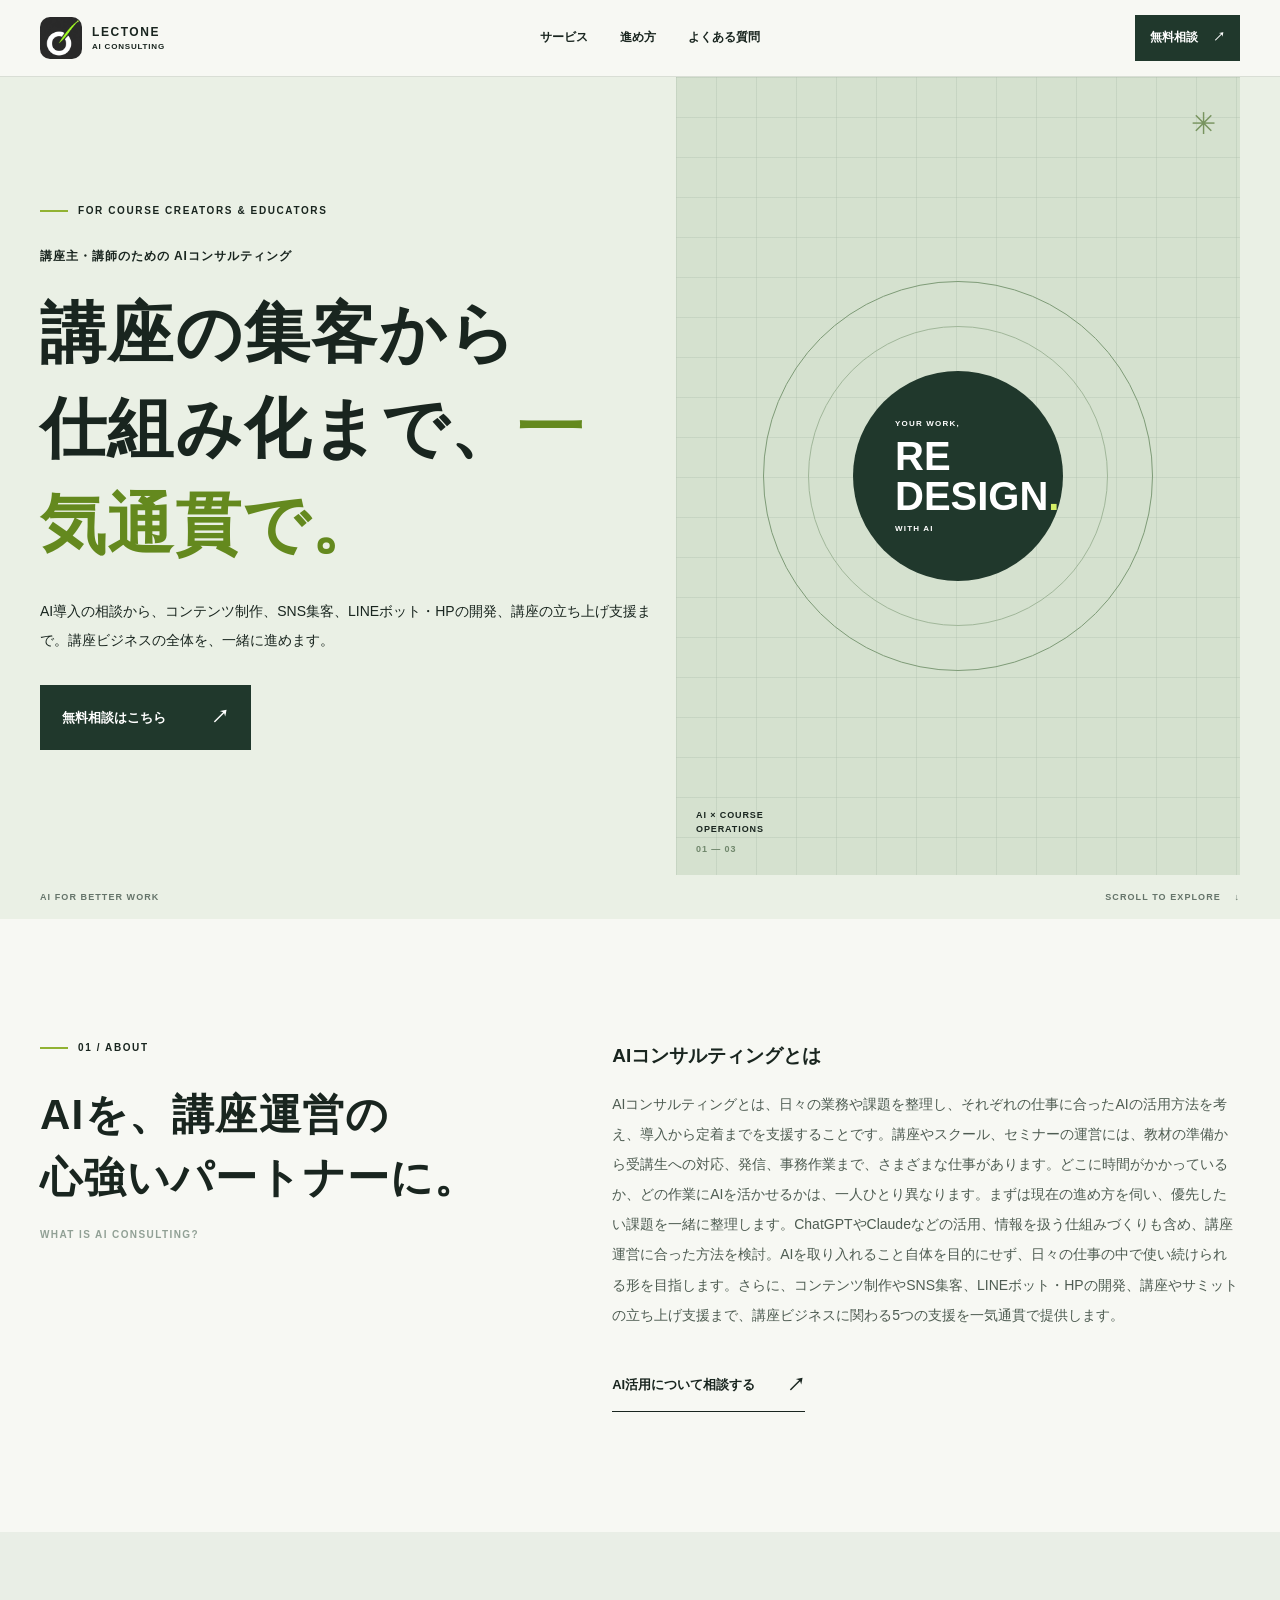
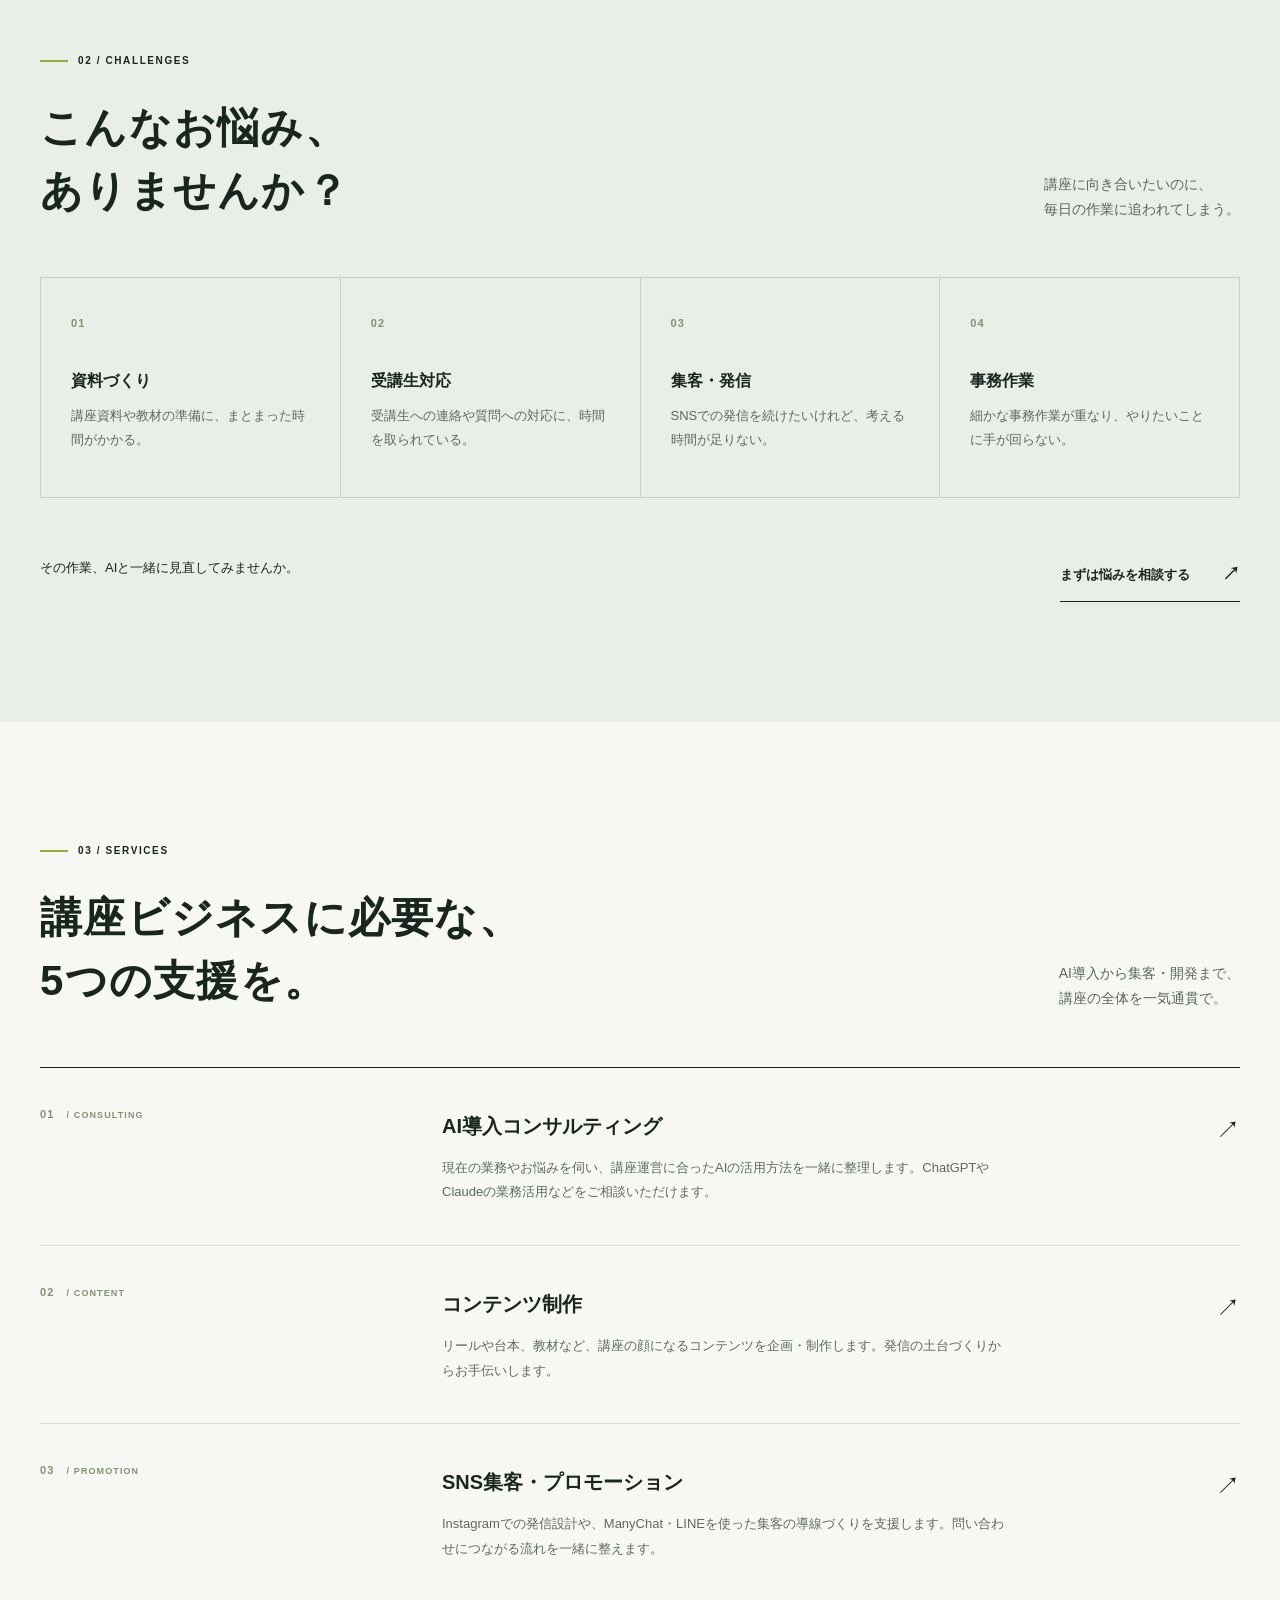
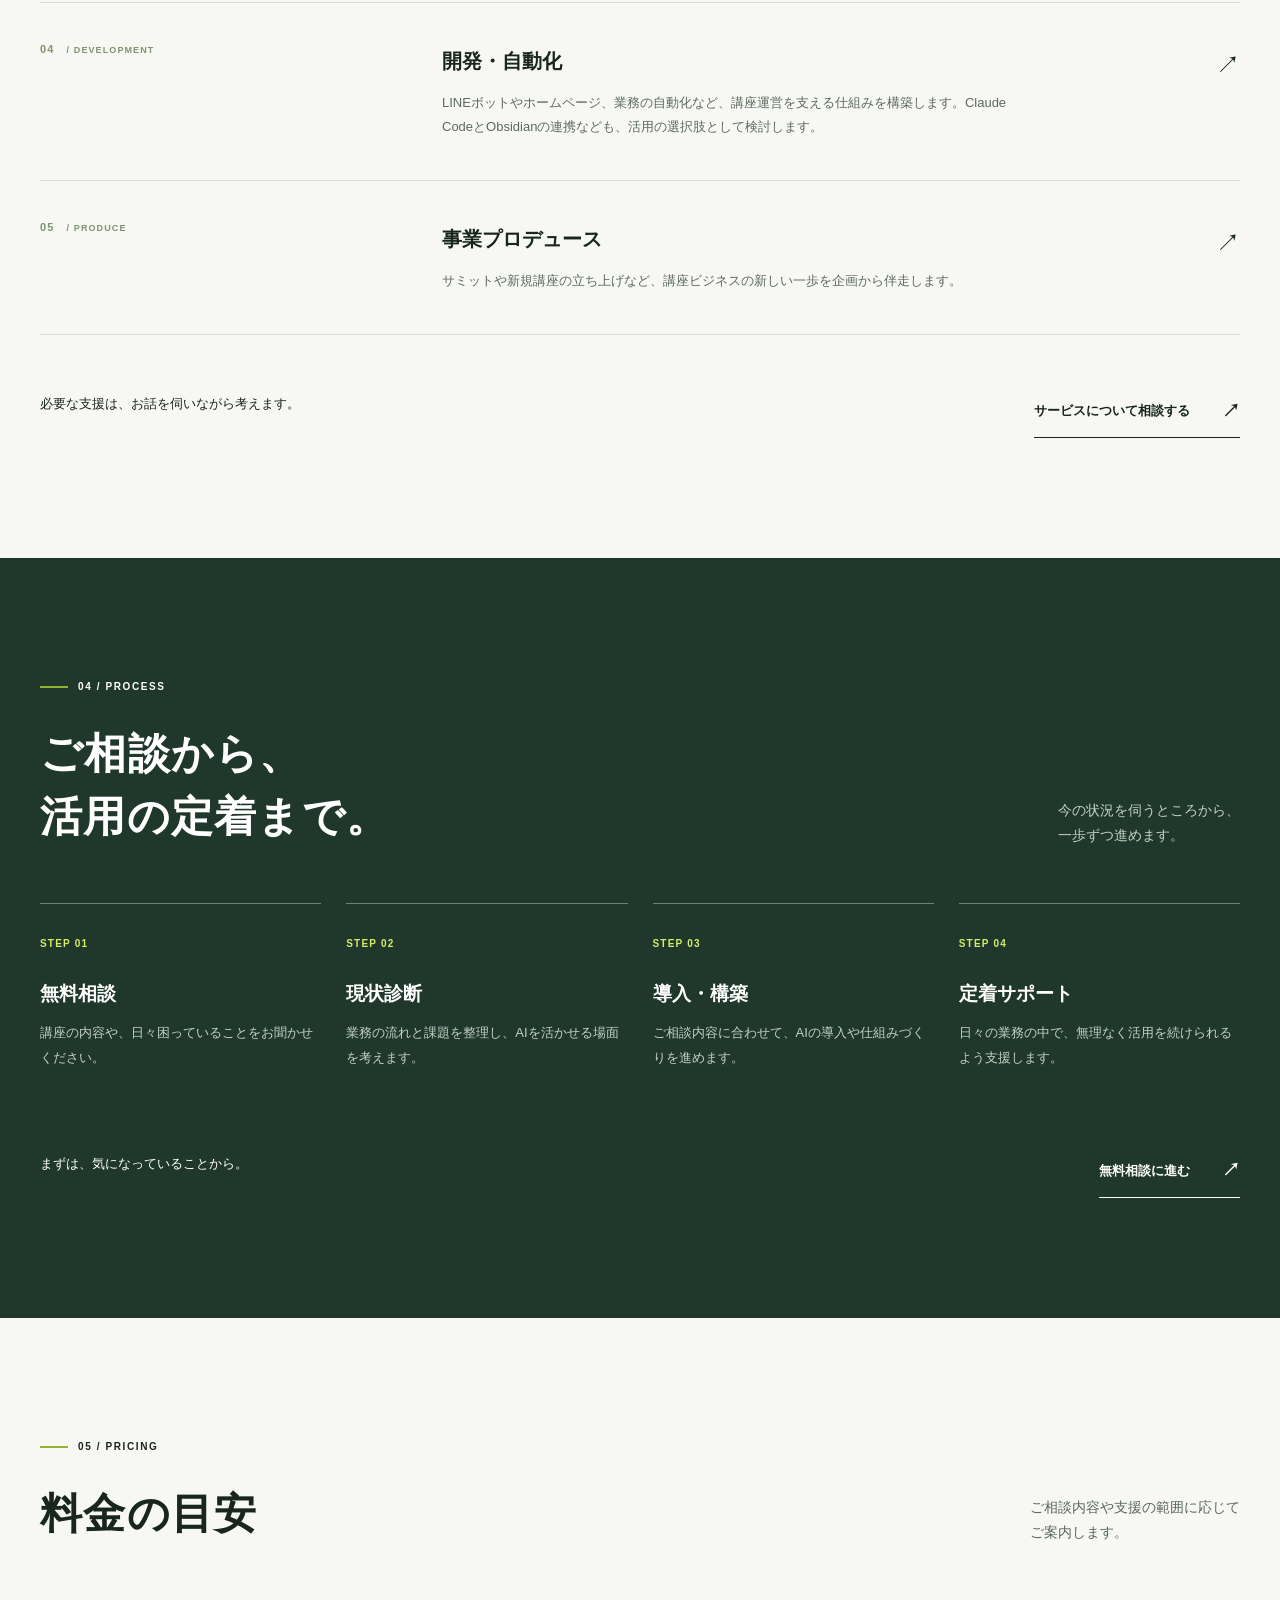
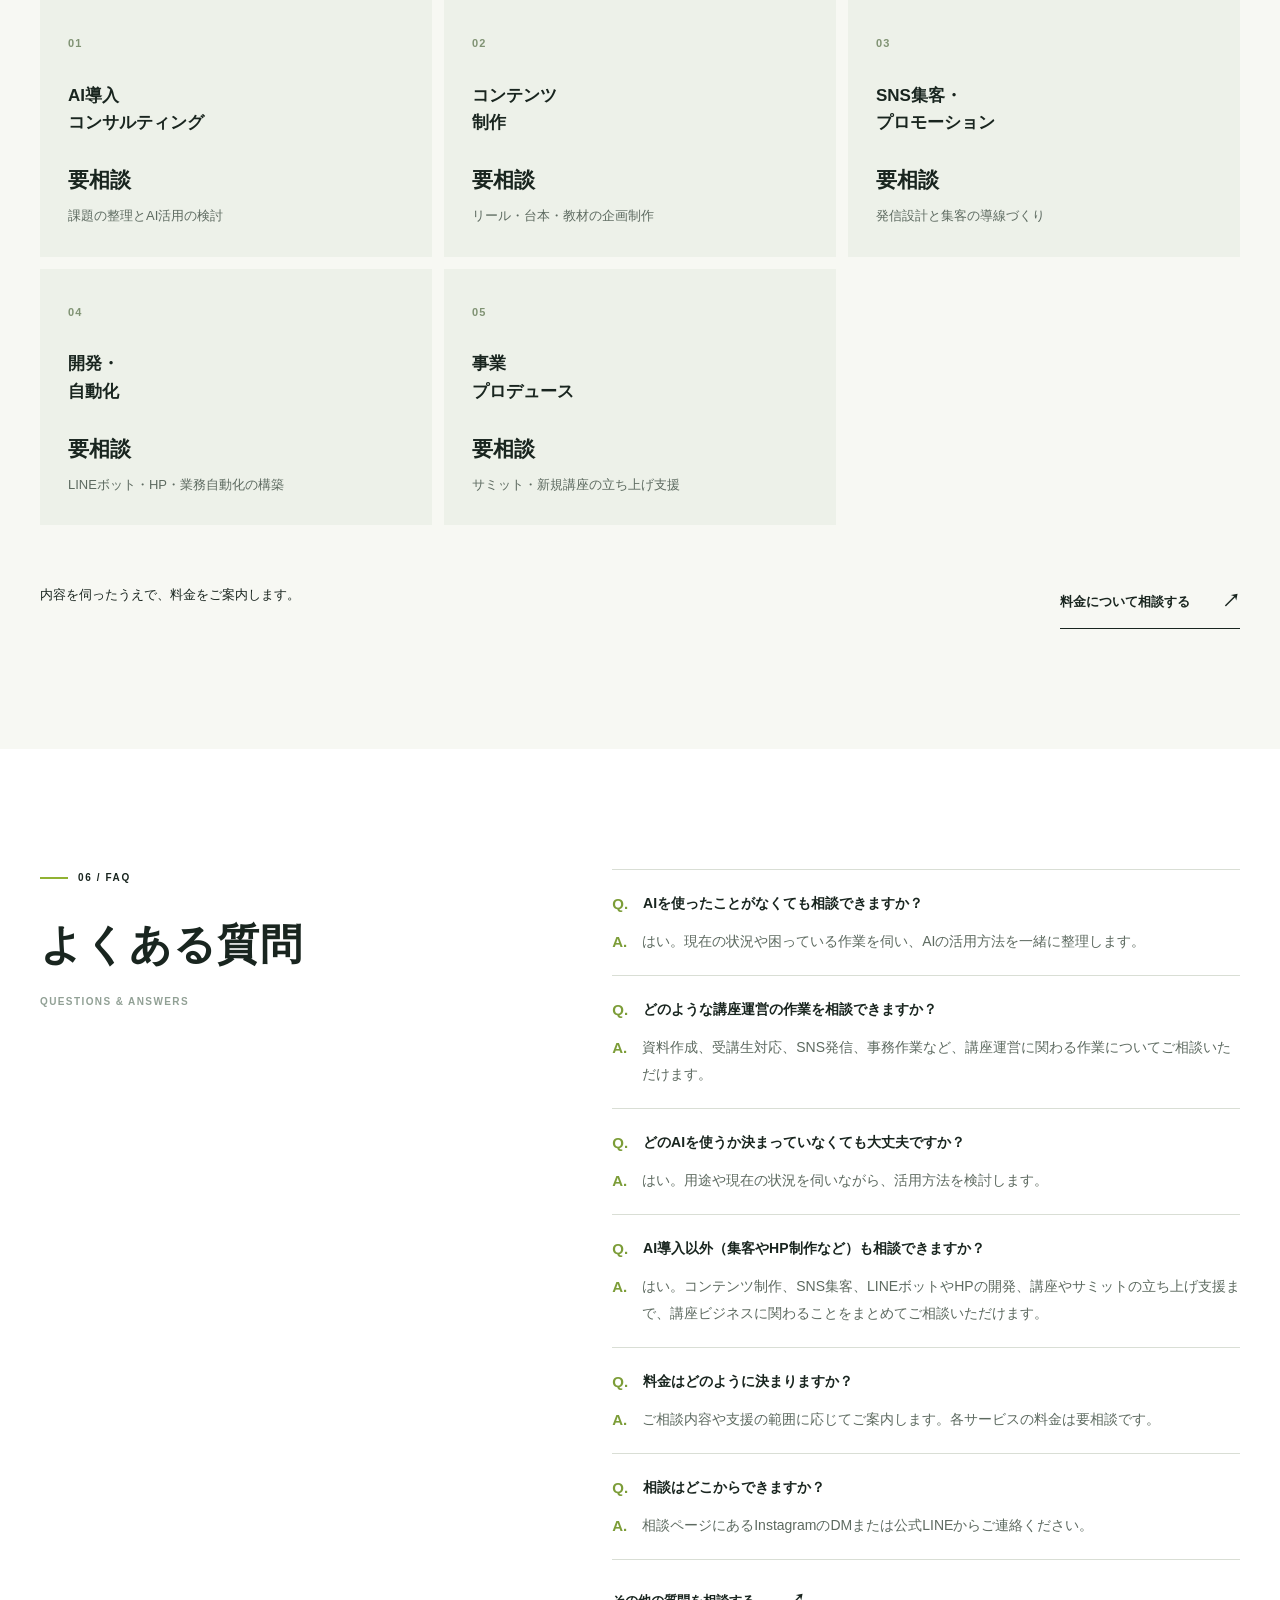
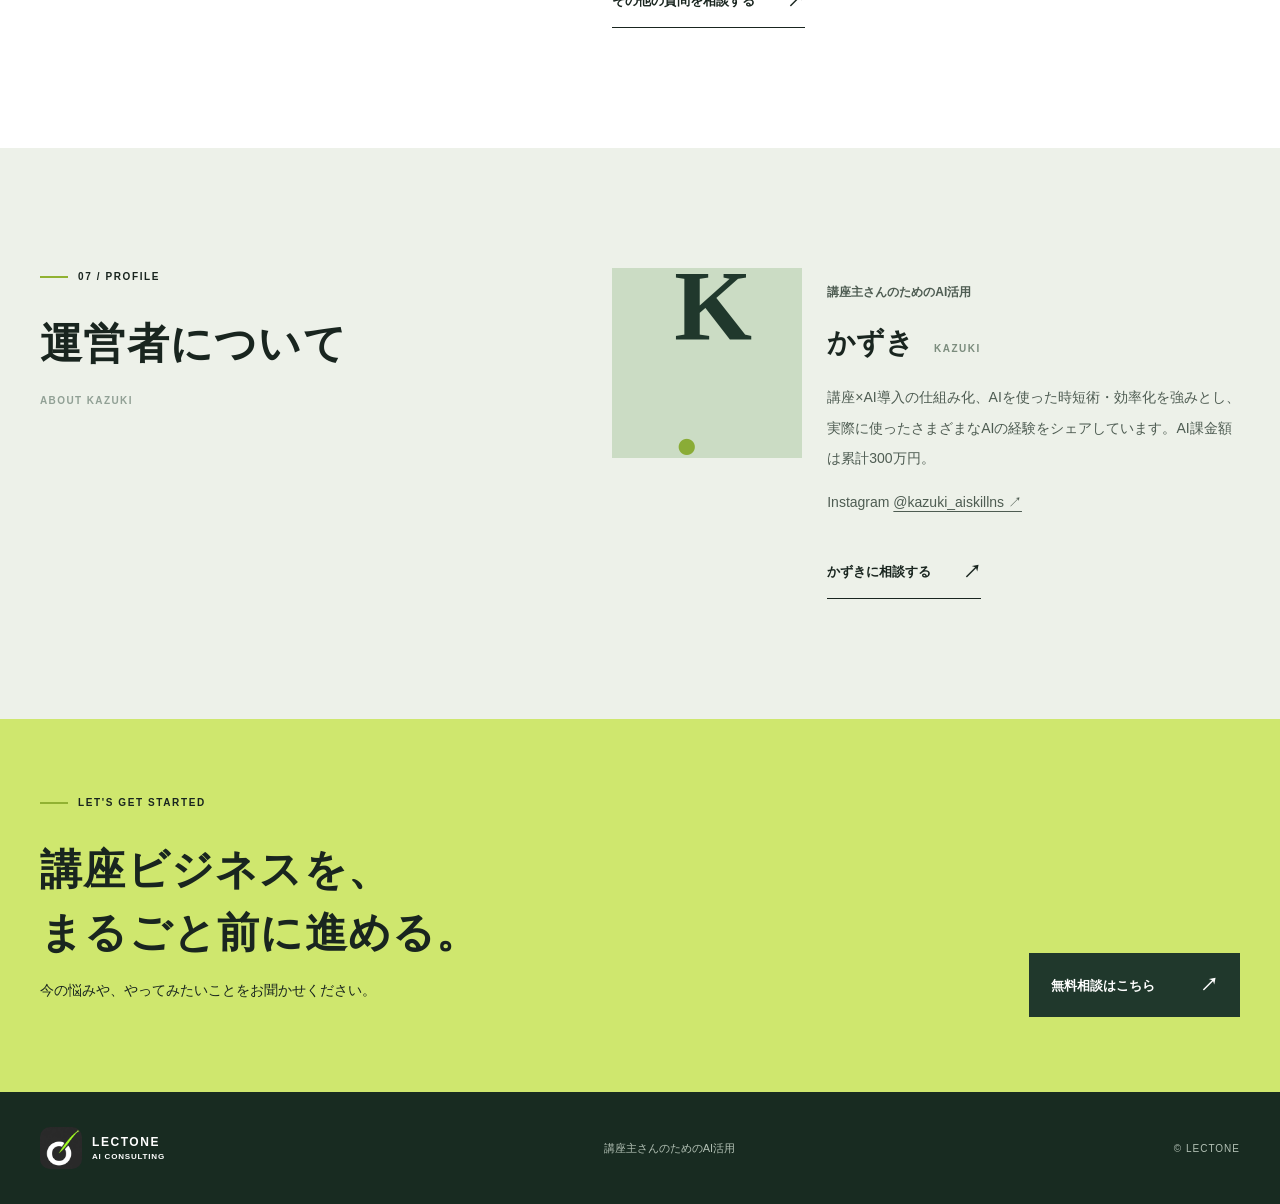
==== commit a0b4e610: "Apply LECTONE brand name and logo" ====
--- a/index.html
+++ b/index.html
@@ -3,18 +3,18 @@
 <head>
   <meta charset="utf-8">
   <meta name="viewport" content="width=device-width, initial-scale=1">
-  <title>AIコンサルティング｜講座主のためのAI導入・仕組み化支援 - かずき</title>
+  <title>AIコンサルティング｜講座主のためのAI導入・仕組み化支援 - LECTONE</title>
   <meta name="description" content="講座・スクール・セミナーを運営する講師や事業者のためのAIコンサルティング。AI導入コンサル、コンテンツ制作、SNS集客、LINEボット・HPの開発、講座の立ち上げ支援まで、講座ビジネスを一気通貫でサポートします。">
   <link rel="canonical" href="https://kazunet1030-debug.github.io/">
   <meta property="og:type" content="website">
-  <meta property="og:title" content="AIコンサルティング｜講座主のためのAI導入・仕組み化支援 - かずき">
+  <meta property="og:title" content="AIコンサルティング｜講座主のためのAI導入・仕組み化支援 - LECTONE"><link rel="icon" type="image/svg+xml" href="lectone-icon.svg">
   <meta property="og:description" content="講座主・講師のためのAI導入から、集客・仕組み化・開発まで一気通貫で。まずは無料相談から。">
   <meta property="og:url" content="https://kazunet1030-debug.github.io/">
   <meta property="og:locale" content="ja_JP">
   <meta property="og:site_name" content="かずき｜講座主のためのAI活用">
   <link rel="stylesheet" href="style.css">
   <script type="application/ld+json">
-  {"@context":"https://schema.org","@type":"Service","name":"講座主のためのAIコンサルティング","description":"講座・スクール・セミナー運営におけるAI導入コンサル、コンテンツ制作、SNS集客、LINEボット・HPの開発、講座の立ち上げ支援を一気通貫で支援します。","provider":{"@type":"Person","name":"かずき","sameAs":"https://www.instagram.com/kazuki_aiskillns/"},"serviceType":"AIコンサルティング","url":"https://kazunet1030-debug.github.io/"}
+  {"@context":"https://schema.org","@type":"Service","name":"LECTONE｜講座主のためのAIコンサルティング","description":"講座・スクール・セミナー運営におけるAI導入コンサル、コンテンツ制作、SNS集客、LINEボット・HPの開発、講座の立ち上げ支援を一気通貫で支援します。","provider":{"@type":"Person","name":"かずき","sameAs":"https://www.instagram.com/kazuki_aiskillns/"},"serviceType":"AIコンサルティング","url":"https://kazunet1030-debug.github.io/"}
   </script>
   <script type="application/ld+json">
   {"@context":"https://schema.org","@type":"FAQPage","mainEntity":[{"@type":"Question","name":"AIを使ったことがなくても相談できますか？","acceptedAnswer":{"@type":"Answer","text":"はい。現在の状況や困っている作業を伺い、AIの活用方法を一緒に整理します。"}},{"@type":"Question","name":"どのような講座運営の作業を相談できますか？","acceptedAnswer":{"@type":"Answer","text":"資料作成、受講生対応、SNS発信、事務作業など、講座運営に関わる作業についてご相談いただけます。"}},{"@type":"Question","name":"どのAIを使うか決まっていなくても大丈夫ですか？","acceptedAnswer":{"@type":"Answer","text":"はい。用途や現在の状況を伺いながら、活用方法を検討します。"}},{"@type":"Question","name":"AI導入以外（集客やHP制作など）も相談できますか？","acceptedAnswer":{"@type":"Answer","text":"はい。コンテンツ制作、SNS集客、LINEボットやHPの開発、講座やサミットの立ち上げ支援まで、講座ビジネスに関わることをまとめてご相談いただけます。"}},{"@type":"Question","name":"料金はどのように決まりますか？","acceptedAnswer":{"@type":"Answer","text":"ご相談内容や支援の範囲に応じてご案内します。各サービスの料金は要相談です。"}},{"@type":"Question","name":"相談はどこからできますか？","acceptedAnswer":{"@type":"Answer","text":"相談ページにあるInstagramのDMまたは公式LINEからご連絡ください。"}}]}
@@ -23,7 +23,7 @@
 <body>
 <header class="site-header">
   <div class="header-inner wrap">
-    <a class="brand" href="index.html" aria-label="かずき トップページ"><span class="brand-mark">K<span>.</span></span><span class="brand-copy">KAZUKI <small>AI CONSULTING</small></span></a>
+    <a class="brand" href="index.html" aria-label="LECTONE トップページ"><img class="brand-mark-img" src="lectone-icon.svg" alt="LECTONE"><span class="brand-copy">LECTONE <small>AI CONSULTING</small></span></a>
     <nav aria-label="メインナビゲーション"><a href="#services">サービス</a><a href="#flow">進め方</a><a href="#faq">よくある質問</a></nav>
     <a class="header-cta" href="contact.html">無料相談 <span aria-hidden="true">↗</span></a>
   </div>
@@ -53,6 +53,6 @@
   <section class="section profile" id="profile"><div class="wrap split"><div class="section-heading"><p class="eyebrow"><span></span> 07 / PROFILE</p><h2>運営者について</h2><p class="heading-en">ABOUT KAZUKI</p></div><div class="profile-body"><div class="profile-monogram" aria-hidden="true">K<span>.</span></div><div><p class="profile-role">講座主さんのためのAI活用</p><h3>かずき <small>KAZUKI</small></h3><p>講座×AI導入の仕組み化、AIを使った時短術・効率化を強みとし、実際に使ったさまざまなAIの経験をシェアしています。AI課金額は累計300万円。</p><p class="profile-social">Instagram <a href="https://www.instagram.com/kazuki_aiskillns/">@kazuki_aiskillns ↗</a></p><a class="text-link" href="contact.html">かずきに相談する <span>↗</span></a></div></div></div></section>
   <section class="final-cta"><div class="wrap final-inner"><div><p class="eyebrow"><span></span> LET'S GET STARTED</p><h2>講座ビジネスを、<br>まるごと前に進める。</h2><p>今の悩みや、やってみたいことをお聞かせください。</p></div><a class="button button-light" href="contact.html">無料相談はこちら <span aria-hidden="true">↗</span></a></div></section>
 </main>
-<footer><div class="wrap footer-inner"><a class="brand footer-brand" href="index.html"><span class="brand-mark">K<span>.</span></span><span class="brand-copy">KAZUKI <small>AI CONSULTING</small></span></a><p>講座主さんのためのAI活用</p><small>© KAZUKI</small></div></footer>
+<footer><div class="wrap footer-inner"><a class="brand footer-brand" href="index.html"><img class="brand-mark-img" src="lectone-icon.svg" alt="LECTONE"><span class="brand-copy">LECTONE <small>AI CONSULTING</small></span></a><p>講座主さんのためのAI活用</p><small>© LECTONE</small></div></footer>
 </body>
 </html>
--- a/style.css
+++ b/style.css
@@ -1 +1,3 @@
 :root{--ink:#19251f;--muted:#68736a;--paper:#f7f8f3;--green:#d4ee67;--line:#d9ded5;--dark:#20382c}*{box-sizing:border-box}html{scroll-behavior:smooth}body{margin:0;color:var(--ink);background:var(--paper);font-family:-apple-system,BlinkMacSystemFont,"Hiragino Kaku Gothic ProN","Hiragino Sans",Meiryo,sans-serif;line-height:1.8}a{color:inherit;text-decoration:none}a:focus-visible{outline:3px solid #618c00;outline-offset:4px}.wrap{width:min(100% - 40px,1200px);margin:auto}.site-header{background:var(--paper);border-bottom:1px solid var(--line)}.header-inner{height:76px;display:flex;align-items:center;justify-content:space-between;gap:20px}.brand{display:inline-flex;align-items:center;gap:10px;line-height:1}.brand-mark{font-family:Georgia,serif;font-size:38px;font-weight:bold;letter-spacing:-4px}.brand-mark span{color:#8bae28}.brand-copy{font-size:12px;letter-spacing:.13em;font-weight:800}.brand-copy small{display:block;font-size:8px;letter-spacing:.1em;margin-top:5px}.site-header nav{display:none;gap:32px;font-size:12px;font-weight:700}.header-cta{background:var(--dark);color:white;padding:12px 15px;font-size:12px;font-weight:700}.header-cta span{margin-left:12px}.hero{background:#eaf0e5;overflow:hidden}.hero-grid{display:grid}.hero-copy{padding:75px 0 52px}.eyebrow{display:flex;align-items:center;gap:10px;margin:0 0 26px;font-family:Arial,sans-serif;font-size:10px;font-weight:700;letter-spacing:.16em}.eyebrow span{width:28px;height:2px;background:#91b232}.hero-label{font-size:12px;font-weight:700;letter-spacing:.08em;margin:0 0 18px}.hero h1,.contact-main h1{font-size:clamp(34px,7vw,66px);letter-spacing:.02em;line-height:1.45;margin:0;font-weight:700}.hero h1 em,.contact-main h1 em{font-style:normal;color:#64891e}.hero-text,.contact-intro{font-size:14px;line-height:2.1;margin:24px 0 30px}.button{display:inline-flex;align-items:center;justify-content:space-between;gap:45px;min-height:58px;padding:16px 22px;font-size:13px;font-weight:700}.button-dark{background:var(--dark);color:white}.button span,.text-link span{font-size:18px}.hero-art{height:300px;position:relative;background:#d5e1cf;overflow:hidden}.art-grid{position:absolute;inset:0;background-image:linear-gradient(#aabcaa55 1px,transparent 1px),linear-gradient(90deg,#aabcaa55 1px,transparent 1px);background-size:40px 40px}.art-orbit{position:absolute;border:1px solid #7e9b77;border-radius:50%;width:260px;height:260px;top:20px;left:50%;transform:translateX(-50%)}.orbit-two{width:200px;height:200px;top:50px;border-color:#a1b79a}.art-center{position:absolute;top:50%;left:50%;transform:translate(-50%,-50%);width:150px;height:150px;border-radius:50%;background:var(--dark);color:#fff;display:flex;flex-direction:column;justify-content:center;padding-left:29px;line-height:1}.art-center>span,.art-center small{font:700 8px Arial;letter-spacing:.15em}.art-center strong{font:700 29px/1 Arial;margin:8px 0}.art-center strong span{color:var(--green)}.art-note{position:absolute;bottom:18px;left:20px;font:700 9px/1.5 Arial;letter-spacing:.1em}.art-note span{display:block;color:#70876c;margin-top:7px}.art-cross{position:absolute;right:24px;top:20px;font-size:30px;color:#78945f}.hero-bottom{display:flex;justify-content:space-between;padding:17px 0;font:700 9px Arial;letter-spacing:.12em;color:#65746a}.hero-bottom i{font-style:normal;margin-left:10px}.section{padding:80px 0}.section-heading h2,.section-top h2,.final-cta h2{font-size:clamp(27px,4vw,42px);line-height:1.5;letter-spacing:.03em;margin:0}.heading-en{font:700 10px Arial;letter-spacing:.14em;color:#91a095;margin:20px 0 0}.split{display:grid;gap:35px}.intro-body h3{font-size:19px;margin:0 0 16px}.intro-body p,.profile-body p{font-size:14px;line-height:2.15;color:#4e5c52}.text-link{display:inline-flex;align-items:center;gap:32px;border-bottom:1px solid var(--ink);padding:10px 0;font-size:13px;font-weight:700;margin-top:15px}.text-link span{margin-left:auto}.problems{background:#e9eee6}.section-top{display:flex;flex-direction:column;gap:20px;margin-bottom:38px}.section-lead{font-size:14px;color:#59675d;margin:0}.problem-grid{display:grid;grid-template-columns:1fr 1fr;border-top:1px solid #c5cec3;border-left:1px solid #c5cec3}.problem-grid article{padding:25px 18px;border-right:1px solid #c5cec3;border-bottom:1px solid #c5cec3;min-height:190px}.number,.service-number,.price-grid article>span{font:700 11px Arial;color:#809374;letter-spacing:.1em}.problem-grid h3{font-size:16px;margin:30px 0 8px}.problem-grid p,.service-row p,.flow-grid p,.price-grid article>p:last-child{font-size:13px;color:#5d6a60;margin:0;line-height:1.9}.section-action{display:flex;align-items:flex-start;flex-direction:column;gap:2px;margin-top:35px}.section-action p{font-size:13px;margin:0}.service-list{border-top:1px solid var(--ink)}.service-row{display:grid;grid-template-columns:1fr auto;gap:16px;padding:30px 0;border-bottom:1px solid var(--line)}.service-number{grid-column:1/-1}.service-number span{font-size:9px;margin-left:8px}.service-row h3{font-size:20px;margin:0 0 12px}.service-row p{max-width:570px}.service-arrow{font-size:24px}.flow{background:var(--dark);color:white}.flow .section-lead,.flow .flow-grid p{color:#c3d0c5}.flow-grid{display:grid;gap:0}.flow-grid article{padding:24px 0;border-top:1px solid #6c8171}.flow-grid article>span{font:700 10px Arial;letter-spacing:.12em;color:var(--green)}.flow-grid h3{font-size:19px;margin:20px 0 10px}.flow .text-link{border-color:white}.price-grid{display:grid;gap:12px}.price-grid article{background:#edf1e9;padding:28px;min-height:235px}.price-grid h3{font-size:17px;line-height:1.6;margin:25px 0}.price-grid .price{font-size:21px;font-weight:700;margin:0 0 5px}.faq{background:#fff}.faq-list article{border-top:1px solid var(--line);padding:20px 0}.faq-list article:last-of-type{border-bottom:1px solid var(--line)}.faq-list h3,.faq-list p{display:flex;gap:15px;font-size:14px;margin:0;line-height:1.9}.faq-list h3 span,.faq-list p span{font:700 15px Arial;color:#7c9d38;flex:none;padding-top:5px}.faq-list p{margin-top:12px;color:#5d6a60}.profile{background:#edf1e9}.profile-body{display:grid;gap:25px}.profile-monogram{height:190px;background:#cbdcc4;display:grid;place-content:center;font:700 100px Georgia;color:var(--dark);letter-spacing:-12px}.profile-monogram span{color:#8aac36}.profile-role{font-size:12px!important;font-weight:700}.profile-body h3{font-size:28px;margin:5px 0}.profile-body h3 small{font:700 10px Arial;letter-spacing:.15em;margin-left:12px;color:#7b8c7d}.profile-social a{text-decoration:underline;text-underline-offset:4px}.final-cta{background:#cfe76e;padding:75px 0}.final-inner{display:flex;flex-direction:column;align-items:flex-start;gap:28px}.final-cta p:not(.eyebrow){font-size:14px}.button-light{background:var(--dark);color:#fff}footer{background:#182b21;color:#fff;padding:35px 0}.footer-inner{display:flex;flex-wrap:wrap;align-items:center;justify-content:space-between;gap:20px}.footer-inner p{font-size:11px;color:#b3c1b5}.footer-inner>small{font:10px Arial;letter-spacing:.1em;color:#b3c1b5}.back-top{font-size:12px;font-weight:700}.contact-main{background:#eaf0e5;padding:75px 0 90px}.contact-wrap{max-width:850px}.contact-main h1{font-size:clamp(36px,6vw,62px)}.contact-options{display:grid;gap:12px;margin:38px 0 65px}.contact-button{display:flex;align-items:center;justify-content:space-between;min-height:90px;padding:20px 24px;background:var(--dark);color:#fff;font-size:16px;font-weight:700}.contact-button.line{background:#cfe76e;color:var(--ink)}.contact-button small{display:block;font:700 9px Arial;letter-spacing:.14em;opacity:.7;margin-bottom:8px}.contact-button b{font-size:24px;font-weight:400}.contact-note{border-top:1px solid #b8c7b7;border-bottom:1px solid #b8c7b7;padding:30px 0;display:grid;gap:15px}.contact-note h2{font-size:20px;line-height:1.6;margin:0}.contact-note ul{padding-left:20px;font-size:14px;line-height:2.2}.contact-return{margin-top:35px}@media(min-width:700px){.wrap{width:min(100% - 80px,1200px)}.site-header nav{display:flex}.hero-grid{grid-template-columns:1fr 47%;align-items:stretch}.hero-copy{padding:125px 25px 125px 0}.hero-art{height:auto;min-height:540px}.art-orbit{width:390px;height:390px;top:50%;transform:translate(-50%,-50%)}.orbit-two{width:300px;height:300px}.art-center{width:210px;height:210px;padding-left:42px}.art-center strong{font-size:40px}.section{padding:120px 0}.split{grid-template-columns:1fr 1.25fr;gap:70px}.section-top{flex-direction:row;justify-content:space-between;align-items:end;margin-bottom:55px}.problem-grid{grid-template-columns:repeat(4,1fr)}.problem-grid article{padding:30px;min-height:220px}.section-action{flex-direction:row;justify-content:space-between;align-items:center}.service-row{grid-template-columns:1fr 2fr auto;gap:30px;padding:40px 0}.service-number{grid-column:auto}.flow-grid{grid-template-columns:repeat(4,1fr);gap:25px}.price-grid{grid-template-columns:repeat(3,1fr)}.profile-body{grid-template-columns:190px 1fr}.final-inner{flex-direction:row;justify-content:space-between;align-items:end}.contact-options{grid-template-columns:1fr 1fr}.contact-note{grid-template-columns:1fr 1fr}.contact-main{padding:110px 0 130px}}
+
+.brand-mark-img{width:42px;height:42px;border-radius:10px;display:block;object-fit:cover}
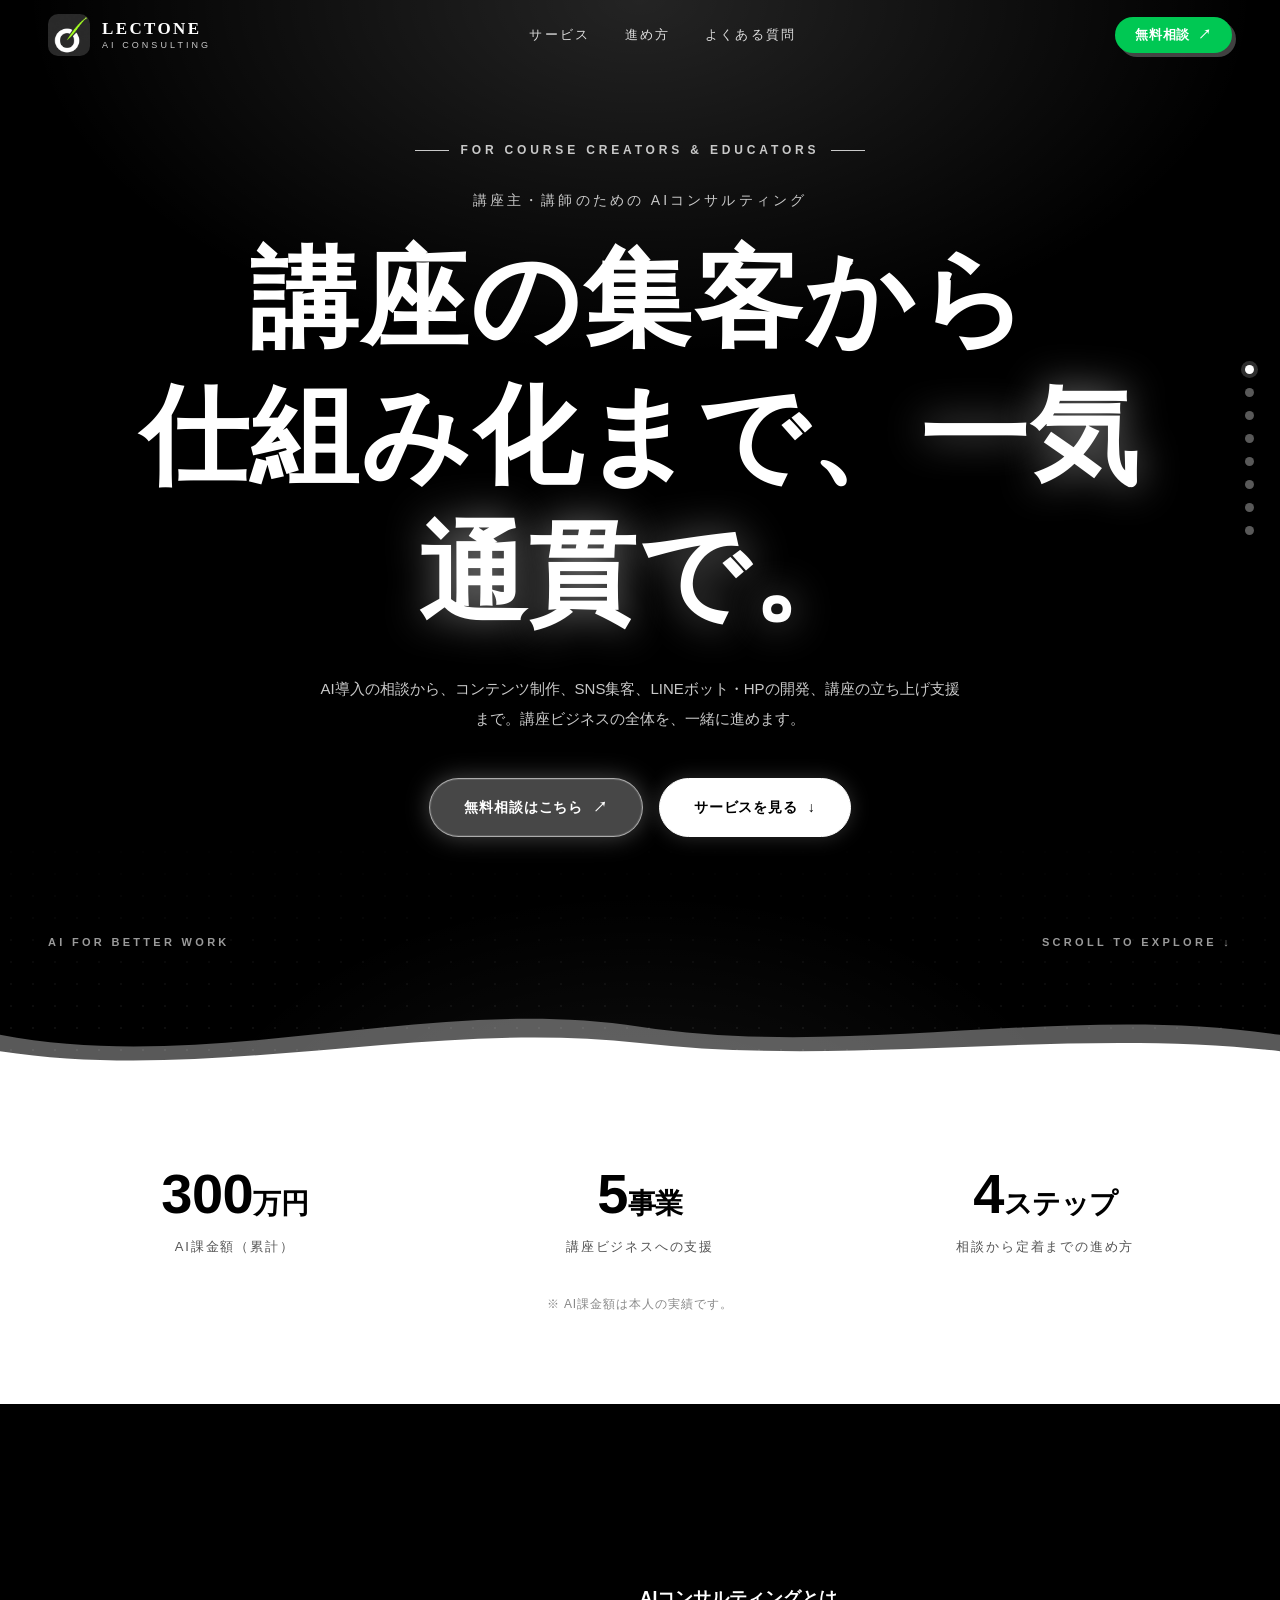
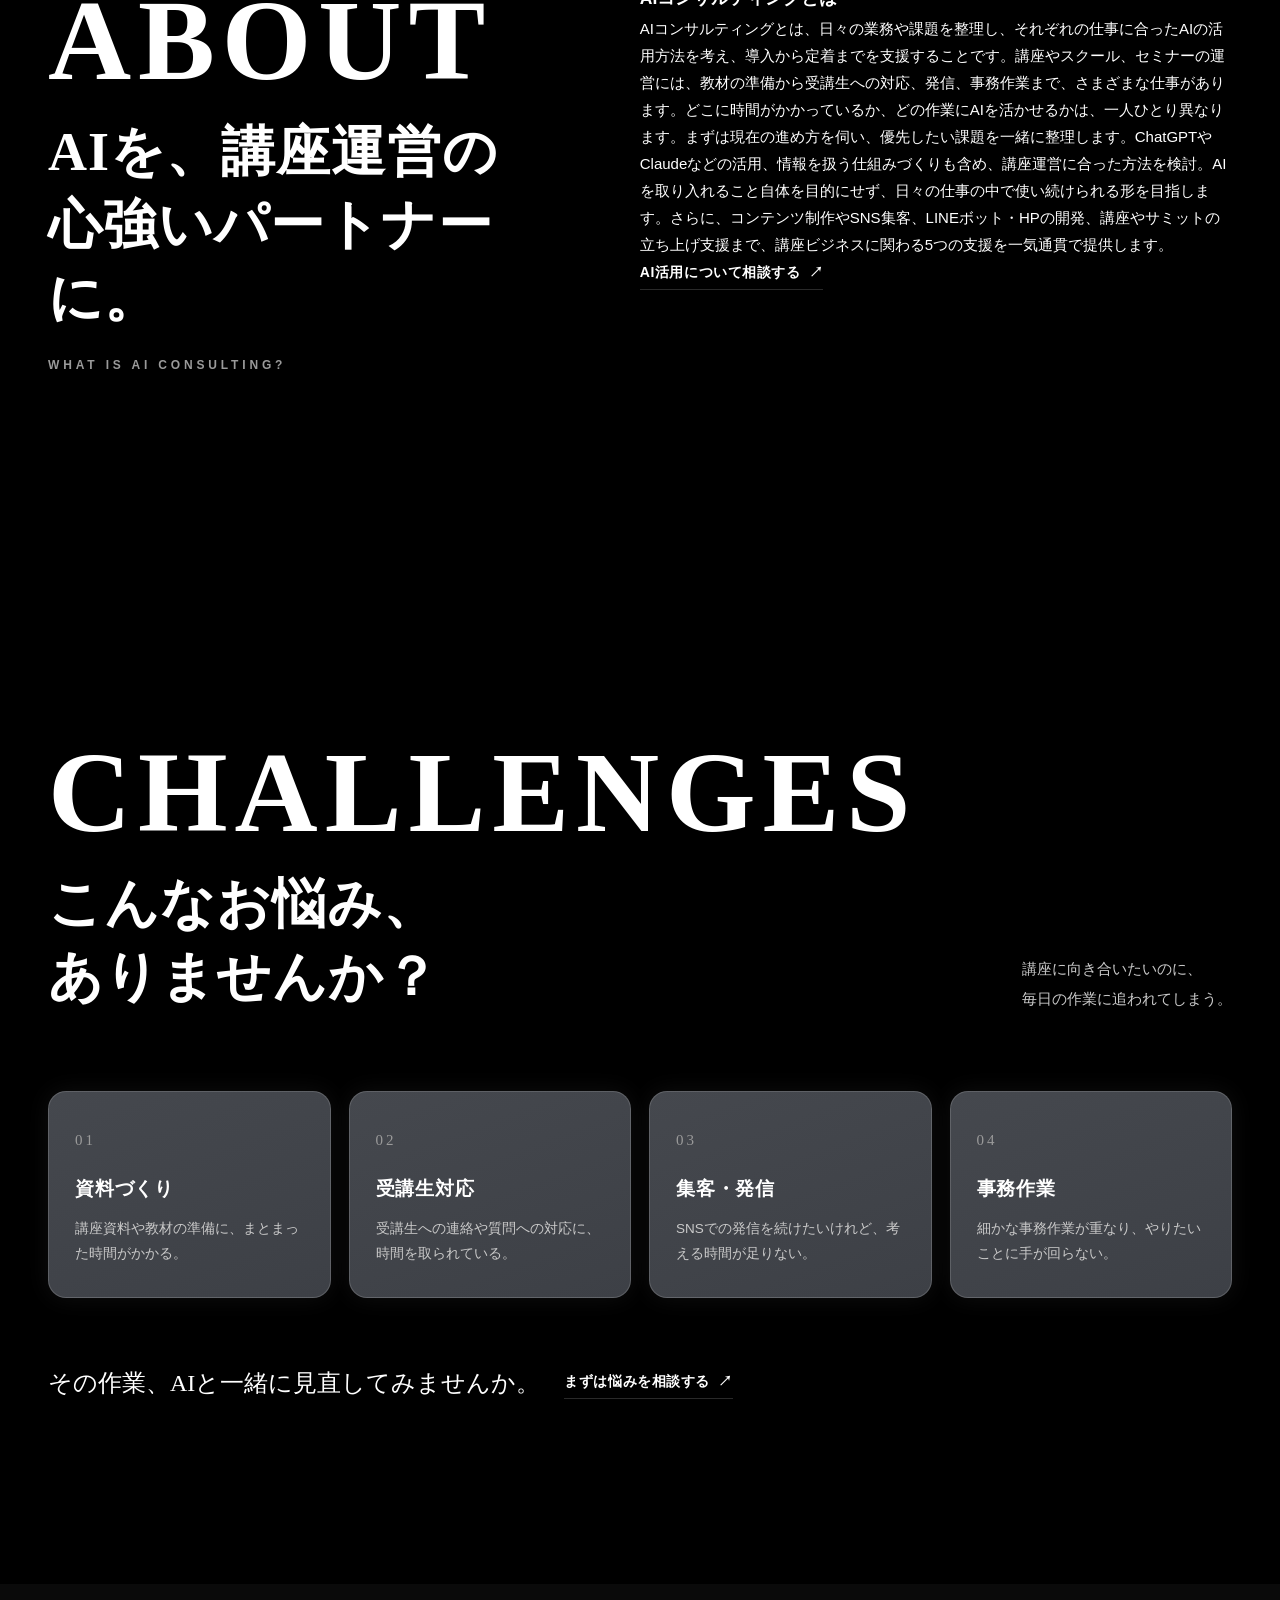
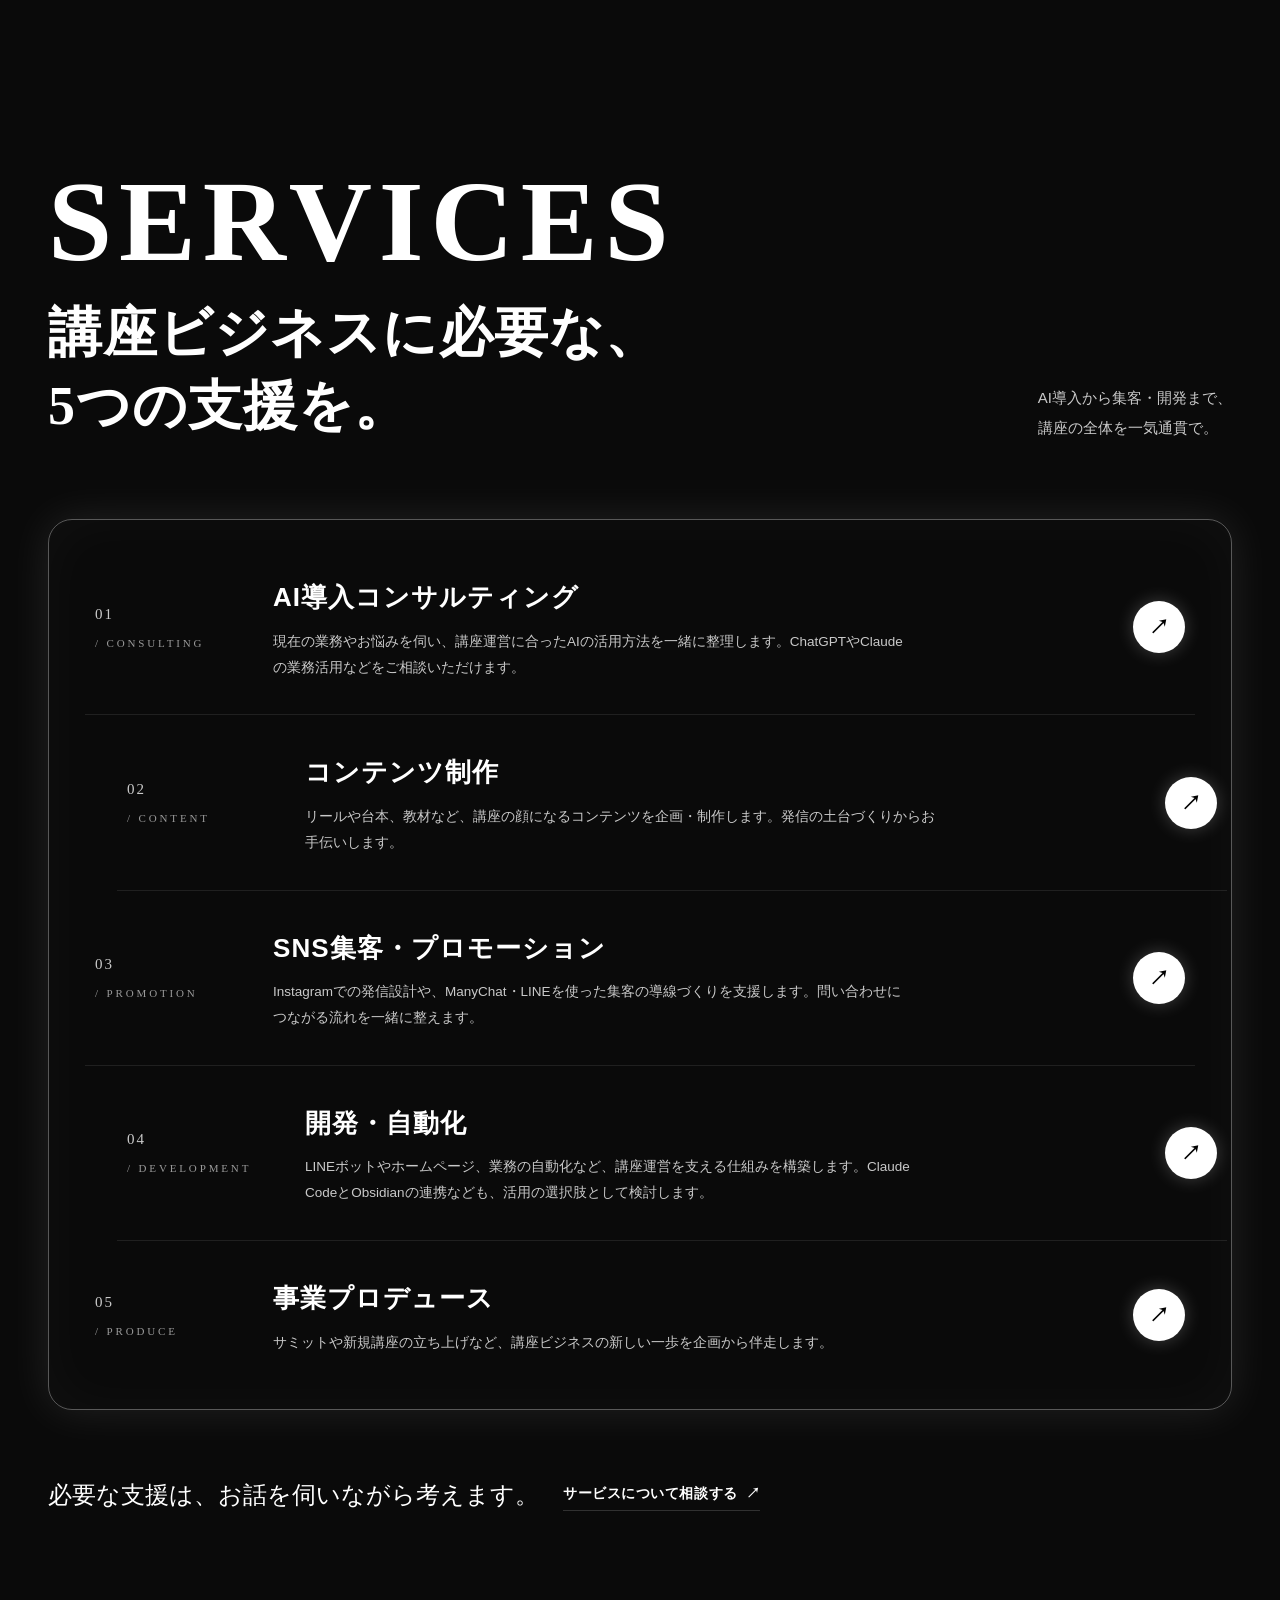
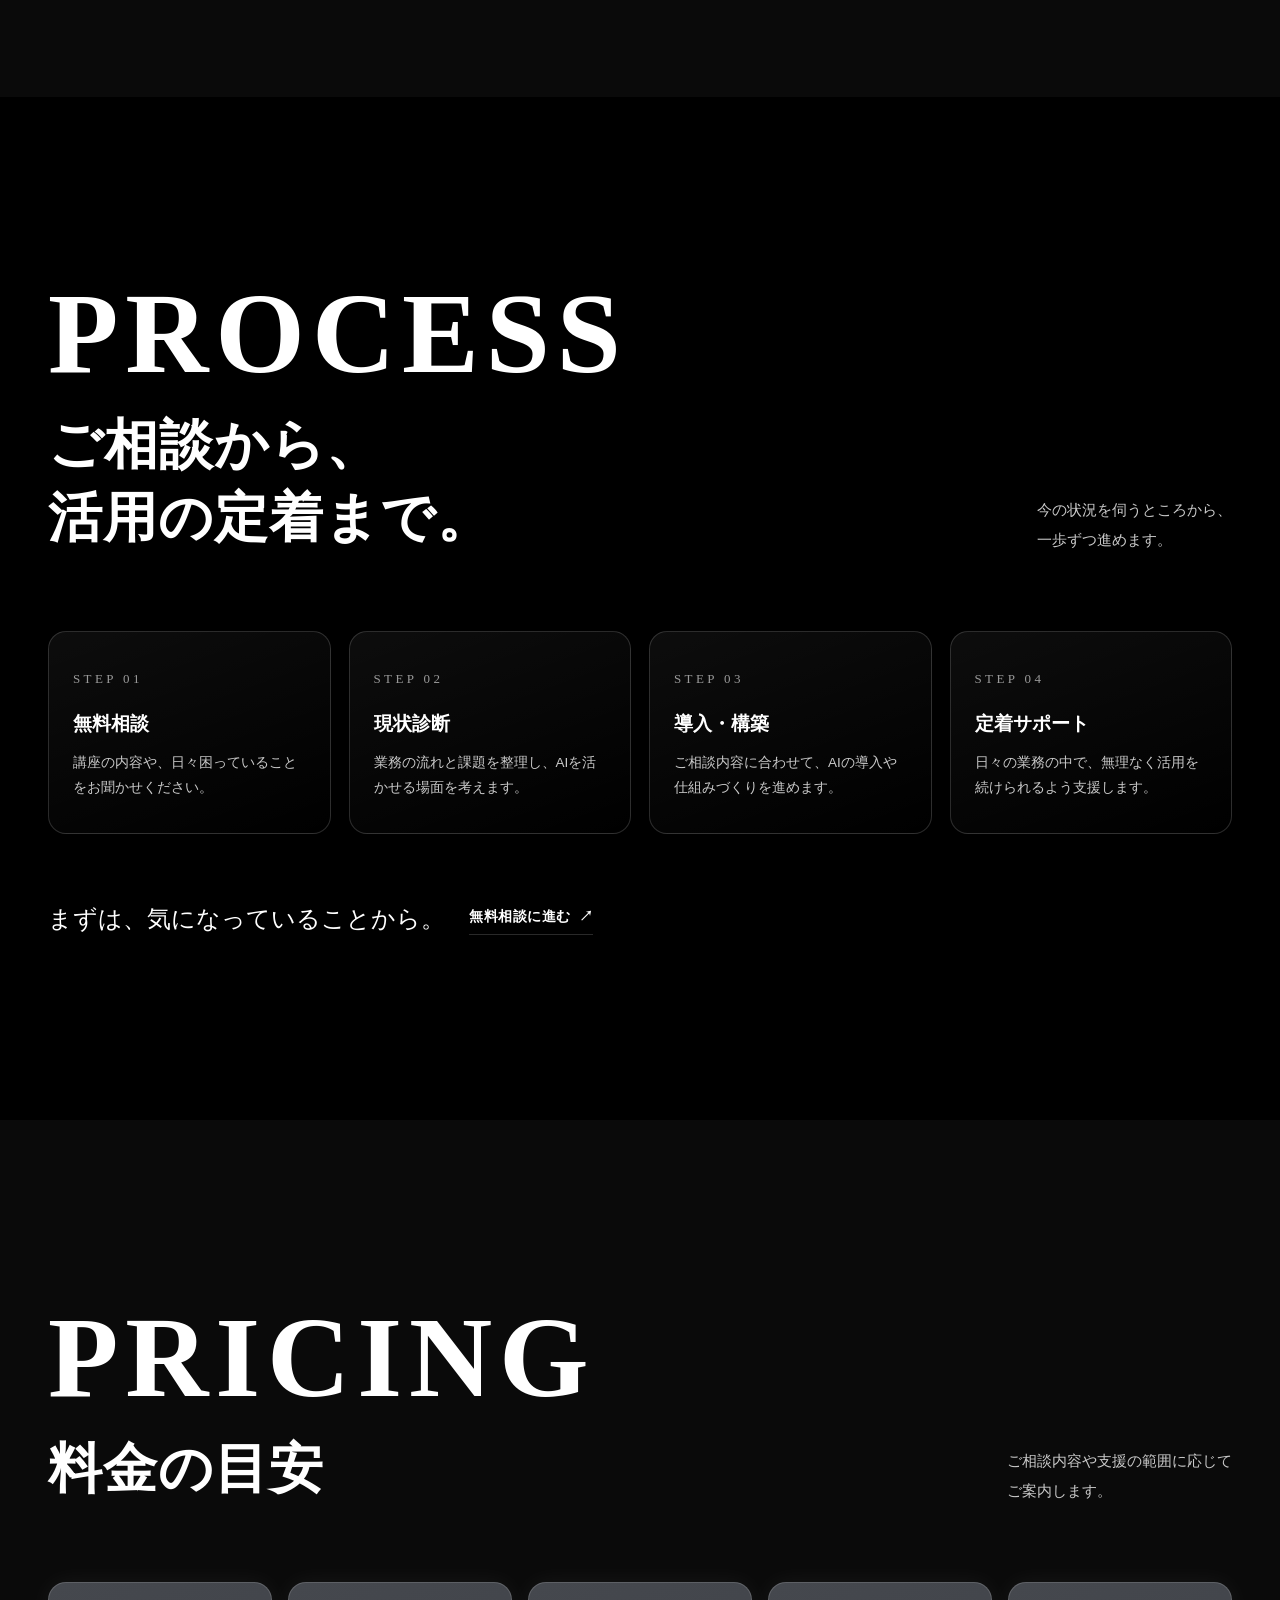
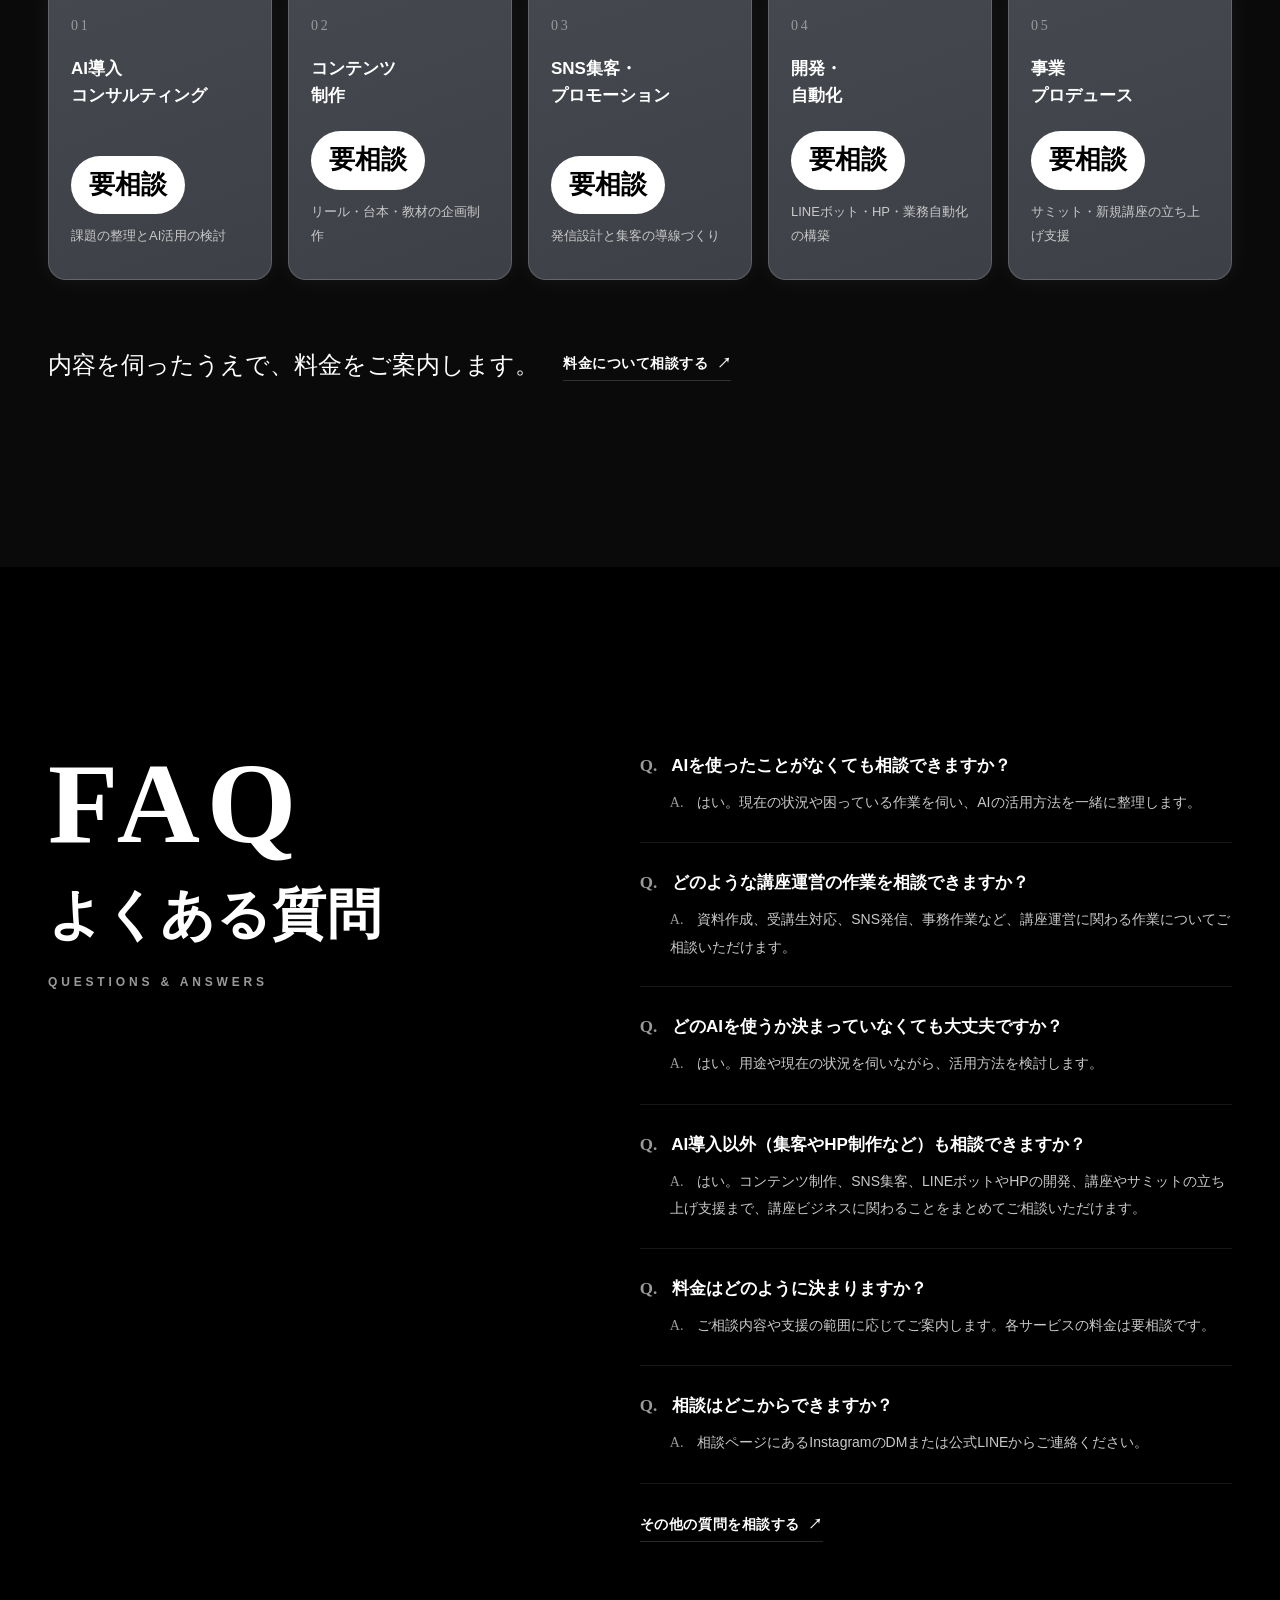
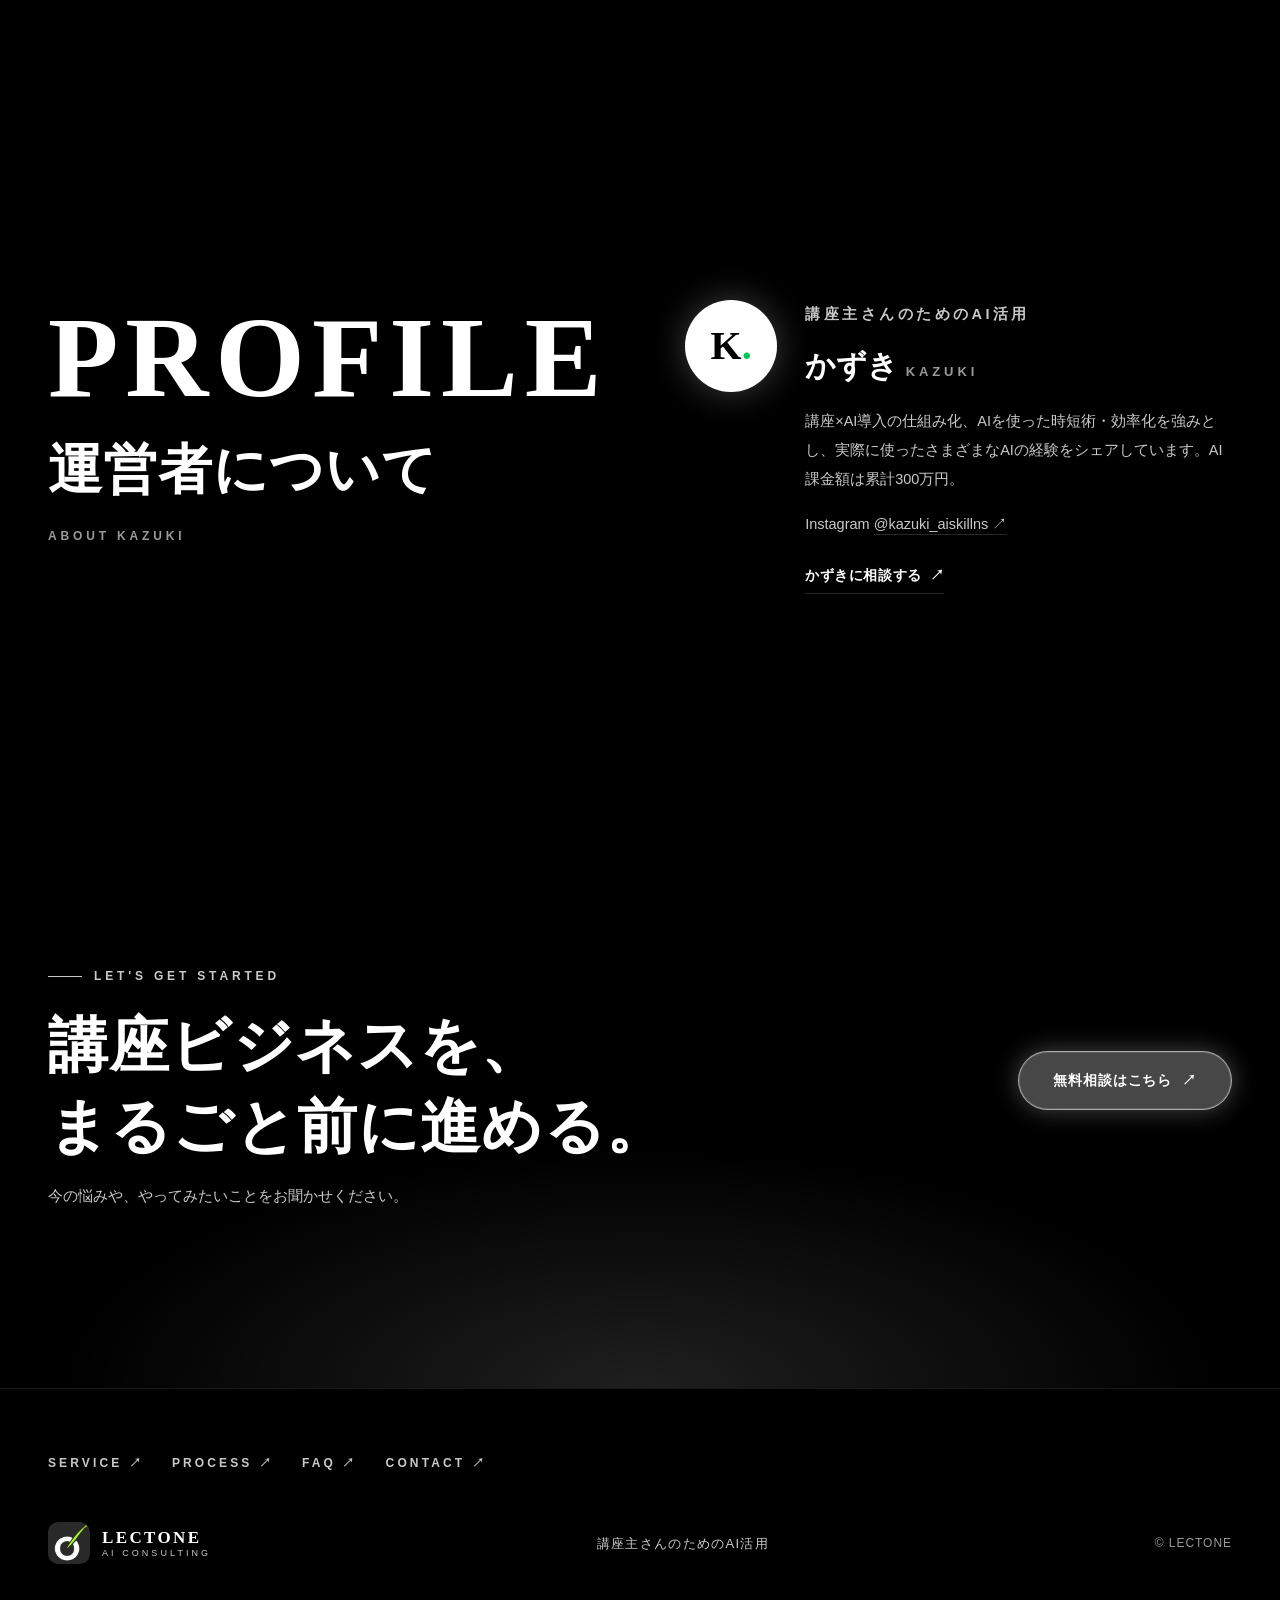
==== commit cf14665b: "Publish MDS-style redesign v2 with LECTONE branding" ====
--- a/index.html
+++ b/index.html
@@ -21,38 +21,306 @@
   </script>
 </head>
 <body>
-<header class="site-header">
-  <div class="header-inner wrap">
+<header class="site-header" id="siteHeader">
+  <div class="header-inner">
     <a class="brand" href="index.html" aria-label="LECTONE トップページ"><img class="brand-mark-img" src="lectone-icon.svg" alt="LECTONE"><span class="brand-copy">LECTONE <small>AI CONSULTING</small></span></a>
     <nav aria-label="メインナビゲーション"><a href="#services">サービス</a><a href="#flow">進め方</a><a href="#faq">よくある質問</a></nav>
     <a class="header-cta" href="contact.html">無料相談 <span aria-hidden="true">↗</span></a>
   </div>
 </header>
+
+<nav class="dotnav" aria-label="セクションナビゲーション">
+  <a href="#top" data-target="top" aria-label="トップ"></a>
+  <a href="#about" data-target="about" aria-label="AIコンサルティングとは"></a>
+  <a href="#problems" data-target="problems" aria-label="お悩み"></a>
+  <a href="#services" data-target="services" aria-label="サービス"></a>
+  <a href="#flow" data-target="flow" aria-label="進め方"></a>
+  <a href="#pricing" data-target="pricing" aria-label="料金の目安"></a>
+  <a href="#faq" data-target="faq" aria-label="よくある質問"></a>
+  <a href="#profile" data-target="profile" aria-label="運営者について"></a>
+</nav>
+
 <main>
-  <section class="hero">
-    <div class="wrap hero-grid">
-      <div class="hero-copy">
-        <p class="eyebrow"><span></span> FOR COURSE CREATORS &amp; EDUCATORS</p>
-        <p class="hero-label">講座主・講師のための AIコンサルティング</p>
-        <h1>講座の集客から<br>仕組み化まで、<em>一気通貫で。</em></h1>
-        <p class="hero-text">AI導入の相談から、コンテンツ制作、SNS集客、LINEボット・HPの開発、講座の立ち上げ支援まで。講座ビジネスの全体を、一緒に進めます。</p>
-        <a class="button button-dark" href="contact.html">無料相談はこちら <span aria-hidden="true">↗</span></a>
-      </div>
-      <div class="hero-art" aria-hidden="true"><div class="art-grid"></div><div class="art-orbit orbit-one"></div><div class="art-orbit orbit-two"></div><div class="art-center"><span>YOUR WORK,</span><strong>RE<br>DESIGN<span>.</span></strong><small>WITH AI</small></div><div class="art-note">AI × COURSE<br>OPERATIONS <span>01 — 03</span></div><div class="art-cross">✳</div></div>
-    </div>
-    <div class="hero-bottom wrap"><span>AI FOR BETTER WORK</span><span>SCROLL TO EXPLORE <i>↓</i></span></div>
-  </section>
+  <section class="hero" id="top">
+    <div class="hero-inner" id="heroInner">
+      <p class="eyebrow">FOR COURSE CREATORS &amp; EDUCATORS</p>
+      <p class="hero-label">講座主・講師のための AIコンサルティング</p>
+      <h1>講座の集客から<br>仕組み化まで、<em>一気通貫で。</em></h1>
+      <p class="hero-text">AI導入の相談から、コンテンツ制作、SNS集客、LINEボット・HPの開発、講座の立ち上げ支援まで。講座ビジネスの全体を、一緒に進めます。</p>
+      <div class="hero-buttons">
+        <a class="button" href="contact.html">無料相談はこちら <span aria-hidden="true">↗</span></a>
+        <a class="button button-solid" href="#services">サービスを見る <span aria-hidden="true">↓</span></a>
+      </div>
+    </div>
+    <div class="hero-bottom"><span>AI FOR BETTER WORK</span><span>SCROLL TO EXPLORE ↓</span></div>
+    <div class="wave" aria-hidden="true">
+      <svg viewBox="0 0 1440 110" preserveAspectRatio="none"><path d="M0,60 C240,110 480,10 720,50 C960,90 1200,20 1440,60 L1440,110 L0,110 Z" fill="rgba(255,255,255,0.35)"/><path d="M0,80 C240,120 480,40 720,70 C960,100 1200,50 1440,80 L1440,110 L0,110 Z" fill="#ffffff"/></svg>
+    </div>
+  </section>
+
+  <section class="stats" aria-label="実績">
+    <div class="wrap">
+      <div class="stats-grid">
+        <div><p class="stat-num"><span class="count" data-count="300">0</span><small>万円</small></p><p class="stat-label">AI課金額（累計）</p></div>
+        <div><p class="stat-num"><span class="count" data-count="5">0</span><small>事業</small></p><p class="stat-label">講座ビジネスへの支援</p></div>
+        <div><p class="stat-num"><span class="count" data-count="4">0</span><small>ステップ</small></p><p class="stat-label">相談から定着までの進め方</p></div>
+      </div>
+      <p class="stats-note">※ AI課金額は本人の実績です。</p>
+    </div>
+  </section>
+
   <section class="section intro" id="about">
-    <div class="wrap split"><div class="section-heading"><p class="eyebrow"><span></span> 01 / ABOUT</p><h2>AIを、講座運営の<br>心強いパートナーに。</h2><p class="heading-en">WHAT IS AI CONSULTING?</p></div><div class="intro-body"><h3>AIコンサルティングとは</h3><p>AIコンサルティングとは、日々の業務や課題を整理し、それぞれの仕事に合ったAIの活用方法を考え、導入から定着までを支援することです。講座やスクール、セミナーの運営には、教材の準備から受講生への対応、発信、事務作業まで、さまざまな仕事があります。どこに時間がかかっているか、どの作業にAIを活かせるかは、一人ひとり異なります。まずは現在の進め方を伺い、優先したい課題を一緒に整理します。ChatGPTやClaudeなどの活用、情報を扱う仕組みづくりも含め、講座運営に合った方法を検討。AIを取り入れること自体を目的にせず、日々の仕事の中で使い続けられる形を目指します。さらに、コンテンツ制作やSNS集客、LINEボット・HPの開発、講座やサミットの立ち上げ支援まで、講座ビジネスに関わる5つの支援を一気通貫で提供します。</p><a class="text-link" href="contact.html">AI活用について相談する <span>↗</span></a></div></div>
-  </section>
-  <section class="section problems" id="problems"><div class="wrap"><div class="section-top"><div><p class="eyebrow"><span></span> 02 / CHALLENGES</p><h2>こんなお悩み、<br>ありませんか？</h2></div><p class="section-lead">講座に向き合いたいのに、<br>毎日の作業に追われてしまう。</p></div><div class="problem-grid"><article><span class="number">01</span><h3>資料づくり</h3><p>講座資料や教材の準備に、まとまった時間がかかる。</p></article><article><span class="number">02</span><h3>受講生対応</h3><p>受講生への連絡や質問への対応に、時間を取られている。</p></article><article><span class="number">03</span><h3>集客・発信</h3><p>SNSでの発信を続けたいけれど、考える時間が足りない。</p></article><article><span class="number">04</span><h3>事務作業</h3><p>細かな事務作業が重なり、やりたいことに手が回らない。</p></article></div><div class="section-action"><p>その作業、AIと一緒に見直してみませんか。</p><a class="text-link" href="contact.html">まずは悩みを相談する <span>↗</span></a></div></div></section>
-  <section class="section services" id="services"><div class="wrap"><div class="section-top"><div><p class="eyebrow"><span></span> 03 / SERVICES</p><h2>講座ビジネスに必要な、<br>5つの支援を。</h2></div><p class="section-lead">AI導入から集客・開発まで、<br>講座の全体を一気通貫で。</p></div><div class="service-list"><article class="service-row"><div class="service-number">01 <span>/ CONSULTING</span></div><div><h3>AI導入コンサルティング</h3><p>現在の業務やお悩みを伺い、講座運営に合ったAIの活用方法を一緒に整理します。ChatGPTやClaudeの業務活用などをご相談いただけます。</p></div><span class="service-arrow" aria-hidden="true">↗</span></article><article class="service-row"><div class="service-number">02 <span>/ CONTENT</span></div><div><h3>コンテンツ制作</h3><p>リールや台本、教材など、講座の顔になるコンテンツを企画・制作します。発信の土台づくりからお手伝いします。</p></div><span class="service-arrow" aria-hidden="true">↗</span></article><article class="service-row"><div class="service-number">03 <span>/ PROMOTION</span></div><div><h3>SNS集客・プロモーション</h3><p>Instagramでの発信設計や、ManyChat・LINEを使った集客の導線づくりを支援します。問い合わせにつながる流れを一緒に整えます。</p></div><span class="service-arrow" aria-hidden="true">↗</span></article><article class="service-row"><div class="service-number">04 <span>/ DEVELOPMENT</span></div><div><h3>開発・自動化</h3><p>LINEボットやホームページ、業務の自動化など、講座運営を支える仕組みを構築します。Claude CodeとObsidianの連携なども、活用の選択肢として検討します。</p></div><span class="service-arrow" aria-hidden="true">↗</span></article><article class="service-row"><div class="service-number">05 <span>/ PRODUCE</span></div><div><h3>事業プロデュース</h3><p>サミットや新規講座の立ち上げなど、講座ビジネスの新しい一歩を企画から伴走します。</p></div><span class="service-arrow" aria-hidden="true">↗</span></article></div><div class="section-action"><p>必要な支援は、お話を伺いながら考えます。</p><a class="text-link" href="contact.html">サービスについて相談する <span>↗</span></a></div></div></section>
-  <section class="section flow" id="flow"><div class="wrap"><div class="section-top"><div><p class="eyebrow"><span></span> 04 / PROCESS</p><h2>ご相談から、<br>活用の定着まで。</h2></div><p class="section-lead">今の状況を伺うところから、<br>一歩ずつ進めます。</p></div><div class="flow-grid"><article><span>STEP 01</span><h3>無料相談</h3><p>講座の内容や、日々困っていることをお聞かせください。</p></article><article><span>STEP 02</span><h3>現状診断</h3><p>業務の流れと課題を整理し、AIを活かせる場面を考えます。</p></article><article><span>STEP 03</span><h3>導入・構築</h3><p>ご相談内容に合わせて、AIの導入や仕組みづくりを進めます。</p></article><article><span>STEP 04</span><h3>定着サポート</h3><p>日々の業務の中で、無理なく活用を続けられるよう支援します。</p></article></div><div class="section-action"><p>まずは、気になっていることから。</p><a class="text-link" href="contact.html">無料相談に進む <span>↗</span></a></div></div></section>
-  <section class="section pricing" id="pricing"><div class="wrap"><div class="section-top"><div><p class="eyebrow"><span></span> 05 / PRICING</p><h2>料金の目安</h2></div><p class="section-lead">ご相談内容や支援の範囲に応じて<br>ご案内します。</p></div><div class="price-grid"><article><span>01</span><h3>AI導入<br>コンサルティング</h3><p class="price">要相談</p><p>課題の整理とAI活用の検討</p></article><article><span>02</span><h3>コンテンツ<br>制作</h3><p class="price">要相談</p><p>リール・台本・教材の企画制作</p></article><article><span>03</span><h3>SNS集客・<br>プロモーション</h3><p class="price">要相談</p><p>発信設計と集客の導線づくり</p></article><article><span>04</span><h3>開発・<br>自動化</h3><p class="price">要相談</p><p>LINEボット・HP・業務自動化の構築</p></article><article><span>05</span><h3>事業<br>プロデュース</h3><p class="price">要相談</p><p>サミット・新規講座の立ち上げ支援</p></article></div><div class="section-action"><p>内容を伺ったうえで、料金をご案内します。</p><a class="text-link" href="contact.html">料金について相談する <span>↗</span></a></div></div></section>
-  <section class="section faq" id="faq"><div class="wrap split"><div class="section-heading"><p class="eyebrow"><span></span> 06 / FAQ</p><h2>よくある質問</h2><p class="heading-en">QUESTIONS &amp; ANSWERS</p></div><div class="faq-list"><article><h3><span>Q.</span> AIを使ったことがなくても相談できますか？</h3><p><span>A.</span> はい。現在の状況や困っている作業を伺い、AIの活用方法を一緒に整理します。</p></article><article><h3><span>Q.</span> どのような講座運営の作業を相談できますか？</h3><p><span>A.</span> 資料作成、受講生対応、SNS発信、事務作業など、講座運営に関わる作業についてご相談いただけます。</p></article><article><h3><span>Q.</span> どのAIを使うか決まっていなくても大丈夫ですか？</h3><p><span>A.</span> はい。用途や現在の状況を伺いながら、活用方法を検討します。</p></article><article><h3><span>Q.</span> AI導入以外（集客やHP制作など）も相談できますか？</h3><p><span>A.</span> はい。コンテンツ制作、SNS集客、LINEボットやHPの開発、講座やサミットの立ち上げ支援まで、講座ビジネスに関わることをまとめてご相談いただけます。</p></article><article><h3><span>Q.</span> 料金はどのように決まりますか？</h3><p><span>A.</span> ご相談内容や支援の範囲に応じてご案内します。各サービスの料金は要相談です。</p></article><article><h3><span>Q.</span> 相談はどこからできますか？</h3><p><span>A.</span> 相談ページにあるInstagramのDMまたは公式LINEからご連絡ください。</p></article><a class="text-link" href="contact.html">その他の質問を相談する <span>↗</span></a></div></div></section>
-  <section class="section profile" id="profile"><div class="wrap split"><div class="section-heading"><p class="eyebrow"><span></span> 07 / PROFILE</p><h2>運営者について</h2><p class="heading-en">ABOUT KAZUKI</p></div><div class="profile-body"><div class="profile-monogram" aria-hidden="true">K<span>.</span></div><div><p class="profile-role">講座主さんのためのAI活用</p><h3>かずき <small>KAZUKI</small></h3><p>講座×AI導入の仕組み化、AIを使った時短術・効率化を強みとし、実際に使ったさまざまなAIの経験をシェアしています。AI課金額は累計300万円。</p><p class="profile-social">Instagram <a href="https://www.instagram.com/kazuki_aiskillns/">@kazuki_aiskillns ↗</a></p><a class="text-link" href="contact.html">かずきに相談する <span>↗</span></a></div></div></div></section>
-  <section class="final-cta"><div class="wrap final-inner"><div><p class="eyebrow"><span></span> LET'S GET STARTED</p><h2>講座ビジネスを、<br>まるごと前に進める。</h2><p>今の悩みや、やってみたいことをお聞かせください。</p></div><a class="button button-light" href="contact.html">無料相談はこちら <span aria-hidden="true">↗</span></a></div></section>
+    <div class="wrap split reveal">
+      <div class="section-heading">
+        <p class="section-label">About</p>
+        <h2>AIを、講座運営の<br>心強いパートナーに。</h2>
+        <p class="heading-en">WHAT IS AI CONSULTING?</p>
+      </div>
+      <div class="intro-body">
+        <h3>AIコンサルティングとは</h3>
+        <p>AIコンサルティングとは、日々の業務や課題を整理し、それぞれの仕事に合ったAIの活用方法を考え、導入から定着までを支援することです。講座やスクール、セミナーの運営には、教材の準備から受講生への対応、発信、事務作業まで、さまざまな仕事があります。どこに時間がかかっているか、どの作業にAIを活かせるかは、一人ひとり異なります。まずは現在の進め方を伺い、優先したい課題を一緒に整理します。ChatGPTやClaudeなどの活用、情報を扱う仕組みづくりも含め、講座運営に合った方法を検討。AIを取り入れること自体を目的にせず、日々の仕事の中で使い続けられる形を目指します。さらに、コンテンツ制作やSNS集客、LINEボット・HPの開発、講座やサミットの立ち上げ支援まで、講座ビジネスに関わる5つの支援を一気通貫で提供します。</p>
+        <a class="text-link" href="contact.html">AI活用について相談する <span>↗</span></a>
+      </div>
+    </div>
+  </section>
+
+  <section class="section problems" id="problems">
+    <div class="wrap reveal">
+      <div class="section-head">
+        <div>
+          <p class="section-label">Challenges</p>
+          <h2>こんなお悩み、<br>ありませんか？</h2>
+        </div>
+        <p class="section-lead">講座に向き合いたいのに、<br>毎日の作業に追われてしまう。</p>
+      </div>
+      <div class="problem-grid">
+        <article><span class="number">01</span><h3>資料づくり</h3><p>講座資料や教材の準備に、まとまった時間がかかる。</p></article>
+        <article><span class="number">02</span><h3>受講生対応</h3><p>受講生への連絡や質問への対応に、時間を取られている。</p></article>
+        <article><span class="number">03</span><h3>集客・発信</h3><p>SNSでの発信を続けたいけれど、考える時間が足りない。</p></article>
+        <article><span class="number">04</span><h3>事務作業</h3><p>細かな事務作業が重なり、やりたいことに手が回らない。</p></article>
+      </div>
+      <div class="section-action">
+        <p>その作業、AIと一緒に見直してみませんか。</p>
+        <a class="text-link" href="contact.html">まずは悩みを相談する <span>↗</span></a>
+      </div>
+    </div>
+  </section>
+
+  <section class="section services" id="services">
+    <div class="wrap reveal">
+      <div class="section-head">
+        <div>
+          <p class="section-label">Services</p>
+          <h2>講座ビジネスに必要な、<br>5つの支援を。</h2>
+        </div>
+        <p class="section-lead">AI導入から集客・開発まで、<br>講座の全体を一気通貫で。</p>
+      </div>
+      <div class="service-frame">
+        <article class="service-row">
+          <div class="service-number">01 <span>/ CONSULTING</span></div>
+          <div>
+            <h3>AI導入コンサルティング</h3>
+            <p>現在の業務やお悩みを伺い、講座運営に合ったAIの活用方法を一緒に整理します。ChatGPTやClaudeの業務活用などをご相談いただけます。</p>
+          </div>
+          <span class="service-arrow" aria-hidden="true">↗</span>
+        </article>
+        <article class="service-row">
+          <div class="service-number">02 <span>/ CONTENT</span></div>
+          <div>
+            <h3>コンテンツ制作</h3>
+            <p>リールや台本、教材など、講座の顔になるコンテンツを企画・制作します。発信の土台づくりからお手伝いします。</p>
+          </div>
+          <span class="service-arrow" aria-hidden="true">↗</span>
+        </article>
+        <article class="service-row">
+          <div class="service-number">03 <span>/ PROMOTION</span></div>
+          <div>
+            <h3>SNS集客・プロモーション</h3>
+            <p>Instagramでの発信設計や、ManyChat・LINEを使った集客の導線づくりを支援します。問い合わせにつながる流れを一緒に整えます。</p>
+          </div>
+          <span class="service-arrow" aria-hidden="true">↗</span>
+        </article>
+        <article class="service-row">
+          <div class="service-number">04 <span>/ DEVELOPMENT</span></div>
+          <div>
+            <h3>開発・自動化</h3>
+            <p>LINEボットやホームページ、業務の自動化など、講座運営を支える仕組みを構築します。Claude CodeとObsidianの連携なども、活用の選択肢として検討します。</p>
+          </div>
+          <span class="service-arrow" aria-hidden="true">↗</span>
+        </article>
+        <article class="service-row">
+          <div class="service-number">05 <span>/ PRODUCE</span></div>
+          <div>
+            <h3>事業プロデュース</h3>
+            <p>サミットや新規講座の立ち上げなど、講座ビジネスの新しい一歩を企画から伴走します。</p>
+          </div>
+          <span class="service-arrow" aria-hidden="true">↗</span>
+        </article>
+      </div>
+      <div class="section-action">
+        <p>必要な支援は、お話を伺いながら考えます。</p>
+        <a class="text-link" href="contact.html">サービスについて相談する <span>↗</span></a>
+      </div>
+    </div>
+  </section>
+
+  <section class="section flow" id="flow">
+    <div class="wrap reveal">
+      <div class="section-head">
+        <div>
+          <p class="section-label">Process</p>
+          <h2>ご相談から、<br>活用の定着まで。</h2>
+        </div>
+        <p class="section-lead">今の状況を伺うところから、<br>一歩ずつ進めます。</p>
+      </div>
+      <div class="flow-grid">
+        <article><span class="step">STEP 01</span><h3>無料相談</h3><p>講座の内容や、日々困っていることをお聞かせください。</p></article>
+        <article><span class="step">STEP 02</span><h3>現状診断</h3><p>業務の流れと課題を整理し、AIを活かせる場面を考えます。</p></article>
+        <article><span class="step">STEP 03</span><h3>導入・構築</h3><p>ご相談内容に合わせて、AIの導入や仕組みづくりを進めます。</p></article>
+        <article><span class="step">STEP 04</span><h3>定着サポート</h3><p>日々の業務の中で、無理なく活用を続けられるよう支援します。</p></article>
+      </div>
+      <div class="section-action">
+        <p>まずは、気になっていることから。</p>
+        <a class="text-link" href="contact.html">無料相談に進む <span>↗</span></a>
+      </div>
+    </div>
+  </section>
+
+  <section class="section pricing" id="pricing">
+    <div class="wrap reveal">
+      <div class="section-head">
+        <div>
+          <p class="section-label">Pricing</p>
+          <h2>料金の目安</h2>
+        </div>
+        <p class="section-lead">ご相談内容や支援の範囲に応じて<br>ご案内します。</p>
+      </div>
+      <div class="price-grid">
+        <article><span class="pnum">01</span><h3>AI導入<br>コンサルティング</h3><p class="price">要相談</p><p>課題の整理とAI活用の検討</p></article>
+        <article><span class="pnum">02</span><h3>コンテンツ<br>制作</h3><p class="price">要相談</p><p>リール・台本・教材の企画制作</p></article>
+        <article><span class="pnum">03</span><h3>SNS集客・<br>プロモーション</h3><p class="price">要相談</p><p>発信設計と集客の導線づくり</p></article>
+        <article><span class="pnum">04</span><h3>開発・<br>自動化</h3><p class="price">要相談</p><p>LINEボット・HP・業務自動化の構築</p></article>
+        <article><span class="pnum">05</span><h3>事業<br>プロデュース</h3><p class="price">要相談</p><p>サミット・新規講座の立ち上げ支援</p></article>
+      </div>
+      <div class="section-action">
+        <p>内容を伺ったうえで、料金をご案内します。</p>
+        <a class="text-link" href="contact.html">料金について相談する <span>↗</span></a>
+      </div>
+    </div>
+  </section>
+
+  <section class="section faq" id="faq">
+    <div class="wrap split reveal">
+      <div class="section-heading">
+        <p class="section-label">Faq</p>
+        <h2>よくある質問</h2>
+        <p class="heading-en">QUESTIONS &amp; ANSWERS</p>
+      </div>
+      <div class="faq-list">
+        <article><h3><span>Q.</span> AIを使ったことがなくても相談できますか？</h3><p><span>A.</span> はい。現在の状況や困っている作業を伺い、AIの活用方法を一緒に整理します。</p></article>
+        <article><h3><span>Q.</span> どのような講座運営の作業を相談できますか？</h3><p><span>A.</span> 資料作成、受講生対応、SNS発信、事務作業など、講座運営に関わる作業についてご相談いただけます。</p></article>
+        <article><h3><span>Q.</span> どのAIを使うか決まっていなくても大丈夫ですか？</h3><p><span>A.</span> はい。用途や現在の状況を伺いながら、活用方法を検討します。</p></article>
+        <article><h3><span>Q.</span> AI導入以外（集客やHP制作など）も相談できますか？</h3><p><span>A.</span> はい。コンテンツ制作、SNS集客、LINEボットやHPの開発、講座やサミットの立ち上げ支援まで、講座ビジネスに関わることをまとめてご相談いただけます。</p></article>
+        <article><h3><span>Q.</span> 料金はどのように決まりますか？</h3><p><span>A.</span> ご相談内容や支援の範囲に応じてご案内します。各サービスの料金は要相談です。</p></article>
+        <article><h3><span>Q.</span> 相談はどこからできますか？</h3><p><span>A.</span> 相談ページにあるInstagramのDMまたは公式LINEからご連絡ください。</p></article>
+        <a class="text-link" href="contact.html">その他の質問を相談する <span>↗</span></a>
+      </div>
+    </div>
+  </section>
+
+  <section class="section profile" id="profile">
+    <div class="wrap split reveal">
+      <div class="section-heading">
+        <p class="section-label">Profile</p>
+        <h2>運営者について</h2>
+        <p class="heading-en">ABOUT KAZUKI</p>
+      </div>
+      <div class="profile-body">
+        <div class="profile-monogram" aria-hidden="true">K<span>.</span></div>
+        <div>
+          <p class="profile-role">講座主さんのためのAI活用</p>
+          <h3>かずき <small>KAZUKI</small></h3>
+          <p>講座×AI導入の仕組み化、AIを使った時短術・効率化を強みとし、実際に使ったさまざまなAIの経験をシェアしています。AI課金額は累計300万円。</p>
+          <p class="profile-social">Instagram <a href="https://www.instagram.com/kazuki_aiskillns/">@kazuki_aiskillns ↗</a></p>
+          <a class="text-link" href="contact.html">かずきに相談する <span>↗</span></a>
+        </div>
+      </div>
+    </div>
+  </section>
+
+  <section class="final-cta">
+    <div class="wrap final-inner reveal">
+      <div>
+        <p class="eyebrow">LET'S GET STARTED</p>
+        <h2>講座ビジネスを、<br>まるごと前に進める。</h2>
+        <p>今の悩みや、やってみたいことをお聞かせください。</p>
+      </div>
+      <a class="button" href="contact.html">無料相談はこちら <span aria-hidden="true">↗</span></a>
+    </div>
+  </section>
 </main>
-<footer><div class="wrap footer-inner"><a class="brand footer-brand" href="index.html"><img class="brand-mark-img" src="lectone-icon.svg" alt="LECTONE"><span class="brand-copy">LECTONE <small>AI CONSULTING</small></span></a><p>講座主さんのためのAI活用</p><small>© LECTONE</small></div></footer>
+
+<footer>
+  <div class="wrap">
+    <nav class="footer-nav" aria-label="フッターナビゲーション">
+      <a href="#services">SERVICE <span>↗</span></a>
+      <a href="#flow">PROCESS <span>↗</span></a>
+      <a href="#faq">FAQ <span>↗</span></a>
+      <a href="contact.html">CONTACT <span>↗</span></a>
+    </nav>
+    <div class="footer-inner">
+      <a class="brand footer-brand" href="index.html"><img class="brand-mark-img" src="lectone-icon.svg" alt="LECTONE"><span class="brand-copy">LECTONE <small>AI CONSULTING</small></span></a>
+      <p>講座主さんのためのAI活用</p>
+      <small>© LECTONE</small>
+    </div>
+  </div>
+</footer>
+
+<script>
+(function(){
+  var reduced = window.matchMedia('(prefers-reduced-motion: reduce)').matches;
+  var header = document.getElementById('siteHeader');
+  var heroInner = document.getElementById('heroInner');
+  function onScroll(){
+    header.classList.toggle('scrolled', window.scrollY > 40);
+    if(!reduced && heroInner){
+      var y = window.scrollY;
+      if(y < window.innerHeight){ heroInner.style.transform = 'translateY(' + (y * 0.12) + 'px)'; }
+    }
+  }
+  window.addEventListener('scroll', onScroll, {passive:true});
+  onScroll();
+  var io = new IntersectionObserver(function(entries){
+    entries.forEach(function(e){ if(e.isIntersecting){ e.target.classList.add('in'); io.unobserve(e.target); } });
+  }, {threshold:0.12});
+  document.querySelectorAll('.reveal').forEach(function(el){ io.observe(el); });
+  var cio = new IntersectionObserver(function(entries){
+    entries.forEach(function(entry){
+      if(!entry.isIntersecting) return;
+      var el = entry.target, target = parseInt(el.getAttribute('data-count'), 10), start = null;
+      cio.unobserve(el);
+      if(reduced){ el.textContent = target; return; }
+      function step(ts){
+        if(start === null) start = ts;
+        var p = Math.min((ts - start) / 1200, 1);
+        el.textContent = Math.round(target * (1 - Math.pow(1 - p, 3)));
+        if(p < 1) requestAnimationFrame(step);
+      }
+      requestAnimationFrame(step);
+    });
+  }, {threshold:0.5});
+  document.querySelectorAll('.count').forEach(function(el){ cio.observe(el); });
+  var dots = Array.prototype.slice.call(document.querySelectorAll('.dotnav a'));
+  var sections = dots.map(function(d){ return document.getElementById(d.getAttribute('data-target')); }).filter(Boolean);
+  var sio = new IntersectionObserver(function(entries){
+    entries.forEach(function(e){
+      if(e.isIntersecting){
+        dots.forEach(function(d){ d.classList.toggle('active', d.getAttribute('data-target') === e.target.id); });
+      }
+    });
+  }, {rootMargin:'-40% 0px -55% 0px'});
+  sections.forEach(function(s){ sio.observe(s); });
+})();
+</script>
 </body>
 </html>
--- a/style.css
+++ b/style.css
@@ -1,3 +1,360 @@
-:root{--ink:#19251f;--muted:#68736a;--paper:#f7f8f3;--green:#d4ee67;--line:#d9ded5;--dark:#20382c}*{box-sizing:border-box}html{scroll-behavior:smooth}body{margin:0;color:var(--ink);background:var(--paper);font-family:-apple-system,BlinkMacSystemFont,"Hiragino Kaku Gothic ProN","Hiragino Sans",Meiryo,sans-serif;line-height:1.8}a{color:inherit;text-decoration:none}a:focus-visible{outline:3px solid #618c00;outline-offset:4px}.wrap{width:min(100% - 40px,1200px);margin:auto}.site-header{background:var(--paper);border-bottom:1px solid var(--line)}.header-inner{height:76px;display:flex;align-items:center;justify-content:space-between;gap:20px}.brand{display:inline-flex;align-items:center;gap:10px;line-height:1}.brand-mark{font-family:Georgia,serif;font-size:38px;font-weight:bold;letter-spacing:-4px}.brand-mark span{color:#8bae28}.brand-copy{font-size:12px;letter-spacing:.13em;font-weight:800}.brand-copy small{display:block;font-size:8px;letter-spacing:.1em;margin-top:5px}.site-header nav{display:none;gap:32px;font-size:12px;font-weight:700}.header-cta{background:var(--dark);color:white;padding:12px 15px;font-size:12px;font-weight:700}.header-cta span{margin-left:12px}.hero{background:#eaf0e5;overflow:hidden}.hero-grid{display:grid}.hero-copy{padding:75px 0 52px}.eyebrow{display:flex;align-items:center;gap:10px;margin:0 0 26px;font-family:Arial,sans-serif;font-size:10px;font-weight:700;letter-spacing:.16em}.eyebrow span{width:28px;height:2px;background:#91b232}.hero-label{font-size:12px;font-weight:700;letter-spacing:.08em;margin:0 0 18px}.hero h1,.contact-main h1{font-size:clamp(34px,7vw,66px);letter-spacing:.02em;line-height:1.45;margin:0;font-weight:700}.hero h1 em,.contact-main h1 em{font-style:normal;color:#64891e}.hero-text,.contact-intro{font-size:14px;line-height:2.1;margin:24px 0 30px}.button{display:inline-flex;align-items:center;justify-content:space-between;gap:45px;min-height:58px;padding:16px 22px;font-size:13px;font-weight:700}.button-dark{background:var(--dark);color:white}.button span,.text-link span{font-size:18px}.hero-art{height:300px;position:relative;background:#d5e1cf;overflow:hidden}.art-grid{position:absolute;inset:0;background-image:linear-gradient(#aabcaa55 1px,transparent 1px),linear-gradient(90deg,#aabcaa55 1px,transparent 1px);background-size:40px 40px}.art-orbit{position:absolute;border:1px solid #7e9b77;border-radius:50%;width:260px;height:260px;top:20px;left:50%;transform:translateX(-50%)}.orbit-two{width:200px;height:200px;top:50px;border-color:#a1b79a}.art-center{position:absolute;top:50%;left:50%;transform:translate(-50%,-50%);width:150px;height:150px;border-radius:50%;background:var(--dark);color:#fff;display:flex;flex-direction:column;justify-content:center;padding-left:29px;line-height:1}.art-center>span,.art-center small{font:700 8px Arial;letter-spacing:.15em}.art-center strong{font:700 29px/1 Arial;margin:8px 0}.art-center strong span{color:var(--green)}.art-note{position:absolute;bottom:18px;left:20px;font:700 9px/1.5 Arial;letter-spacing:.1em}.art-note span{display:block;color:#70876c;margin-top:7px}.art-cross{position:absolute;right:24px;top:20px;font-size:30px;color:#78945f}.hero-bottom{display:flex;justify-content:space-between;padding:17px 0;font:700 9px Arial;letter-spacing:.12em;color:#65746a}.hero-bottom i{font-style:normal;margin-left:10px}.section{padding:80px 0}.section-heading h2,.section-top h2,.final-cta h2{font-size:clamp(27px,4vw,42px);line-height:1.5;letter-spacing:.03em;margin:0}.heading-en{font:700 10px Arial;letter-spacing:.14em;color:#91a095;margin:20px 0 0}.split{display:grid;gap:35px}.intro-body h3{font-size:19px;margin:0 0 16px}.intro-body p,.profile-body p{font-size:14px;line-height:2.15;color:#4e5c52}.text-link{display:inline-flex;align-items:center;gap:32px;border-bottom:1px solid var(--ink);padding:10px 0;font-size:13px;font-weight:700;margin-top:15px}.text-link span{margin-left:auto}.problems{background:#e9eee6}.section-top{display:flex;flex-direction:column;gap:20px;margin-bottom:38px}.section-lead{font-size:14px;color:#59675d;margin:0}.problem-grid{display:grid;grid-template-columns:1fr 1fr;border-top:1px solid #c5cec3;border-left:1px solid #c5cec3}.problem-grid article{padding:25px 18px;border-right:1px solid #c5cec3;border-bottom:1px solid #c5cec3;min-height:190px}.number,.service-number,.price-grid article>span{font:700 11px Arial;color:#809374;letter-spacing:.1em}.problem-grid h3{font-size:16px;margin:30px 0 8px}.problem-grid p,.service-row p,.flow-grid p,.price-grid article>p:last-child{font-size:13px;color:#5d6a60;margin:0;line-height:1.9}.section-action{display:flex;align-items:flex-start;flex-direction:column;gap:2px;margin-top:35px}.section-action p{font-size:13px;margin:0}.service-list{border-top:1px solid var(--ink)}.service-row{display:grid;grid-template-columns:1fr auto;gap:16px;padding:30px 0;border-bottom:1px solid var(--line)}.service-number{grid-column:1/-1}.service-number span{font-size:9px;margin-left:8px}.service-row h3{font-size:20px;margin:0 0 12px}.service-row p{max-width:570px}.service-arrow{font-size:24px}.flow{background:var(--dark);color:white}.flow .section-lead,.flow .flow-grid p{color:#c3d0c5}.flow-grid{display:grid;gap:0}.flow-grid article{padding:24px 0;border-top:1px solid #6c8171}.flow-grid article>span{font:700 10px Arial;letter-spacing:.12em;color:var(--green)}.flow-grid h3{font-size:19px;margin:20px 0 10px}.flow .text-link{border-color:white}.price-grid{display:grid;gap:12px}.price-grid article{background:#edf1e9;padding:28px;min-height:235px}.price-grid h3{font-size:17px;line-height:1.6;margin:25px 0}.price-grid .price{font-size:21px;font-weight:700;margin:0 0 5px}.faq{background:#fff}.faq-list article{border-top:1px solid var(--line);padding:20px 0}.faq-list article:last-of-type{border-bottom:1px solid var(--line)}.faq-list h3,.faq-list p{display:flex;gap:15px;font-size:14px;margin:0;line-height:1.9}.faq-list h3 span,.faq-list p span{font:700 15px Arial;color:#7c9d38;flex:none;padding-top:5px}.faq-list p{margin-top:12px;color:#5d6a60}.profile{background:#edf1e9}.profile-body{display:grid;gap:25px}.profile-monogram{height:190px;background:#cbdcc4;display:grid;place-content:center;font:700 100px Georgia;color:var(--dark);letter-spacing:-12px}.profile-monogram span{color:#8aac36}.profile-role{font-size:12px!important;font-weight:700}.profile-body h3{font-size:28px;margin:5px 0}.profile-body h3 small{font:700 10px Arial;letter-spacing:.15em;margin-left:12px;color:#7b8c7d}.profile-social a{text-decoration:underline;text-underline-offset:4px}.final-cta{background:#cfe76e;padding:75px 0}.final-inner{display:flex;flex-direction:column;align-items:flex-start;gap:28px}.final-cta p:not(.eyebrow){font-size:14px}.button-light{background:var(--dark);color:#fff}footer{background:#182b21;color:#fff;padding:35px 0}.footer-inner{display:flex;flex-wrap:wrap;align-items:center;justify-content:space-between;gap:20px}.footer-inner p{font-size:11px;color:#b3c1b5}.footer-inner>small{font:10px Arial;letter-spacing:.1em;color:#b3c1b5}.back-top{font-size:12px;font-weight:700}.contact-main{background:#eaf0e5;padding:75px 0 90px}.contact-wrap{max-width:850px}.contact-main h1{font-size:clamp(36px,6vw,62px)}.contact-options{display:grid;gap:12px;margin:38px 0 65px}.contact-button{display:flex;align-items:center;justify-content:space-between;min-height:90px;padding:20px 24px;background:var(--dark);color:#fff;font-size:16px;font-weight:700}.contact-button.line{background:#cfe76e;color:var(--ink)}.contact-button small{display:block;font:700 9px Arial;letter-spacing:.14em;opacity:.7;margin-bottom:8px}.contact-button b{font-size:24px;font-weight:400}.contact-note{border-top:1px solid #b8c7b7;border-bottom:1px solid #b8c7b7;padding:30px 0;display:grid;gap:15px}.contact-note h2{font-size:20px;line-height:1.6;margin:0}.contact-note ul{padding-left:20px;font-size:14px;line-height:2.2}.contact-return{margin-top:35px}@media(min-width:700px){.wrap{width:min(100% - 80px,1200px)}.site-header nav{display:flex}.hero-grid{grid-template-columns:1fr 47%;align-items:stretch}.hero-copy{padding:125px 25px 125px 0}.hero-art{height:auto;min-height:540px}.art-orbit{width:390px;height:390px;top:50%;transform:translate(-50%,-50%)}.orbit-two{width:300px;height:300px}.art-center{width:210px;height:210px;padding-left:42px}.art-center strong{font-size:40px}.section{padding:120px 0}.split{grid-template-columns:1fr 1.25fr;gap:70px}.section-top{flex-direction:row;justify-content:space-between;align-items:end;margin-bottom:55px}.problem-grid{grid-template-columns:repeat(4,1fr)}.problem-grid article{padding:30px;min-height:220px}.section-action{flex-direction:row;justify-content:space-between;align-items:center}.service-row{grid-template-columns:1fr 2fr auto;gap:30px;padding:40px 0}.service-number{grid-column:auto}.flow-grid{grid-template-columns:repeat(4,1fr);gap:25px}.price-grid{grid-template-columns:repeat(3,1fr)}.profile-body{grid-template-columns:190px 1fr}.final-inner{flex-direction:row;justify-content:space-between;align-items:end}.contact-options{grid-template-columns:1fr 1fr}.contact-note{grid-template-columns:1fr 1fr}.contact-main{padding:110px 0 130px}}
+/* AIコンサルHP — MDS Fund デザイン言語によるリデザイン
+   黒×白のハイコントラスト、唯一のアクセントはグリーン（ヘッダーCTAのみ）。
+   外部フォント・外部画像不使用。装飾はCSSとインラインSVGのみ。 */
+:root{
+  --black:#000000;
+  --ink:#0a0a0a;
+  --card:#3d4046;
+  --card-2:#45484e;
+  --white:#ffffff;
+  --muted:#c9c9c9;
+  --muted-2:#9a9a9a;
+  --line:rgba(255,255,255,.16);
+  --line-soft:rgba(255,255,255,.09);
+  --green:#00c853;
+  --serif:"Hiragino Mincho ProN","Hiragino Mincho Pro","Yu Mincho","YuMincho","Noto Serif JP",Georgia,"Times New Roman",serif;
+  --sans:-apple-system,BlinkMacSystemFont,"Hiragino Kaku Gothic ProN","Hiragino Sans","Yu Gothic","Noto Sans JP","Segoe UI",sans-serif;
+  --wrap:1320px;
+  --pad:clamp(96px,14vw,180px);
+}
+*{box-sizing:border-box;margin:0;padding:0}
+html{scroll-behavior:smooth}
+body{
+  background:var(--black);
+  color:var(--white);
+  font-family:var(--sans);
+  font-size:15px;
+  line-height:1.8;
+  -webkit-text-size-adjust:100%;
+  overflow-x:hidden;
+}
+img,svg{display:block;max-width:100%}
+a{color:inherit;text-decoration:none}
+.wrap{max-width:var(--wrap);margin:0 auto;padding-left:clamp(20px,4vw,48px);padding-right:clamp(20px,4vw,48px)}
+::selection{background:var(--green);color:#fff}
+
+/* ---------- ヘッダー：固定・透明、スクロールで黒背景 ---------- */
+.site-header{
+  position:fixed;top:0;left:0;right:0;z-index:50;
+  height:70px;
+  background:transparent;
+  transition:background .35s ease,border-color .35s ease;
+  border-bottom:1px solid transparent;
+}
+.site-header.scrolled{background:rgba(0,0,0,.86);backdrop-filter:blur(10px);-webkit-backdrop-filter:blur(10px);border-bottom-color:var(--line-soft)}
+.header-inner{max-width:var(--wrap);margin:0 auto;height:70px;display:flex;align-items:center;justify-content:space-between;gap:24px;padding-left:clamp(20px,4vw,48px);padding-right:clamp(20px,4vw,48px)}
+.brand{display:flex;align-items:center;gap:12px;flex:none}
+.brand-mark{
+  width:40px;height:40px;border-radius:50%;background:var(--white);color:#000;
+  display:flex;align-items:center;justify-content:center;
+  font-family:var(--serif);font-weight:700;font-size:20px;line-height:1;
+}
+.brand-mark span{color:var(--green)}
+.brand-copy{font-family:var(--serif);font-weight:700;font-size:17px;letter-spacing:.14em;line-height:1.2}
+.brand-copy small{display:block;font-family:var(--sans);font-weight:500;font-size:9px;letter-spacing:.34em;color:var(--muted)}
+.site-header nav{display:flex;gap:34px}
+.site-header nav a{font-size:13px;letter-spacing:.18em;color:var(--white);opacity:.85;transition:opacity .2s}
+.site-header nav a:hover{opacity:1}
+.header-cta{
+  flex:none;display:inline-flex;align-items:center;gap:8px;
+  background:var(--green);color:#fff;
+  font-size:13px;font-weight:700;letter-spacing:.06em;
+  padding:0 20px;height:36px;border-radius:999px;
+  box-shadow:4px 4px 0 rgba(255,255,255,.25);
+  transition:transform .2s ease,box-shadow .2s ease;
+}
+.header-cta:hover{transform:translate(-2px,-2px);box-shadow:6px 6px 0 rgba(255,255,255,.25)}
+.back-top{font-size:13px;letter-spacing:.1em;color:var(--muted)}
+.back-top:hover{color:var(--white)}
+
+/* ---------- 共通：ボタン ---------- */
+.button{
+  display:inline-flex;align-items:center;gap:10px;
+  border-radius:999px;
+  font-size:14px;font-weight:700;letter-spacing:.06em;
+  padding:16px 34px;
+  border:1px solid rgba(255,255,255,.55);
+  background:rgba(255,255,255,.28);
+  color:#fff;
+  box-shadow:0 0 24px rgba(255,255,255,.28),inset 0 0 0 1px rgba(255,255,255,.12);
+  transition:transform .25s ease,box-shadow .25s ease,background .25s ease;
+}
+.button:hover{transform:translateY(-2px);background:rgba(255,255,255,.38);box-shadow:0 0 34px rgba(255,255,255,.4)}
+.button-solid{background:var(--white);color:#000;border-color:var(--white);box-shadow:0 0 20px rgba(255,255,255,.18)}
+.button-solid:hover{background:#f0f0f0;box-shadow:0 0 30px rgba(255,255,255,.3)}
+.text-link{display:inline-flex;align-items:center;gap:8px;font-size:14px;font-weight:700;letter-spacing:.04em;border-bottom:1px solid var(--line);padding-bottom:4px;transition:border-color .2s,color .2s}
+.text-link:hover{border-color:var(--white)}
+
+/* ---------- 共通：見出し ---------- */
+.eyebrow{
+  font-size:12px;letter-spacing:.32em;font-weight:700;color:var(--muted);
+  display:flex;align-items:center;gap:12px;
+}
+.eyebrow::before{content:"";width:34px;height:1px;background:var(--muted);flex:none}
+.section-label{
+  font-family:var(--serif);
+  font-size:clamp(56px,9vw,120px);
+  font-weight:700;line-height:1;letter-spacing:.06em;
+  text-transform:uppercase;color:var(--white);
+}
+h2{
+  font-family:var(--serif);
+  font-size:clamp(30px,4.4vw,54px);
+  line-height:1.35;font-weight:700;letter-spacing:.02em;
+  margin-top:18px;
+}
+.section{padding:var(--pad) 0;position:relative}
+.section-head{display:flex;flex-wrap:wrap;justify-content:space-between;align-items:flex-end;gap:24px;margin-bottom:clamp(48px,6vw,80px)}
+.section-lead{font-size:15px;color:var(--muted);line-height:2}
+.section-action{margin-top:clamp(40px,5vw,64px);display:flex;flex-wrap:wrap;align-items:center;gap:24px}
+.section-action p{font-family:var(--serif);font-size:clamp(18px,2.2vw,24px)}
+.split{display:grid;grid-template-columns:1fr 1.15fr;gap:clamp(40px,6vw,90px);align-items:start}
+.heading-en{font-size:12px;letter-spacing:.32em;color:var(--muted-2);margin-top:20px;font-weight:700}
+
+/* ---------- ヒーロー：100vh・中央配置 ---------- */
+.hero{
+  min-height:100svh;
+  display:flex;flex-direction:column;justify-content:center;align-items:center;text-align:center;
+  position:relative;overflow:hidden;
+  padding:140px 0 0;
+  background:
+    radial-gradient(ellipse 80% 55% at 50% 0%,rgba(255,255,255,.14),transparent 60%),
+    radial-gradient(ellipse 60% 45% at 50% 110%,rgba(255,255,255,.07),transparent 60%),
+    var(--black);
+}
+.hero::before{ /* ハーフトーンのドット */
+  content:"";position:absolute;inset:auto 0 -40px 0;height:340px;pointer-events:none;
+  background-image:radial-gradient(rgba(255,255,255,.16) 1.2px,transparent 1.3px);
+  background-size:22px 22px;
+  -webkit-mask-image:linear-gradient(to top,#000 0%,transparent 85%);
+  mask-image:linear-gradient(to top,#000 0%,transparent 85%);
+  opacity:.5;
+}
+.hero-inner{position:relative;z-index:2;max-width:1100px;padding:0 20px}
+.hero .eyebrow{justify-content:center}
+.hero .eyebrow::after{content:"";width:34px;height:1px;background:var(--muted);flex:none}
+.hero-label{font-size:14px;letter-spacing:.22em;color:var(--muted);margin-top:26px}
+.hero h1{
+  font-family:var(--serif);
+  font-size:clamp(44px,8.4vw,110px);
+  line-height:1.28;font-weight:700;letter-spacing:.02em;
+  margin-top:18px;
+}
+.hero h1 em{font-style:normal;color:var(--white);text-shadow:0 0 40px rgba(255,255,255,.45)}
+.hero-text{max-width:640px;margin:30px auto 0;font-size:15px;color:var(--muted);line-height:2}
+.hero-buttons{display:flex;flex-wrap:wrap;justify-content:center;gap:16px;margin-top:44px}
+.hero-bottom{
+  position:relative;z-index:2;
+  width:100%;max-width:var(--wrap);margin:96px auto 0;
+  display:flex;justify-content:space-between;gap:16px;
+  padding:0 clamp(20px,4vw,48px) 34px;
+  font-size:11px;letter-spacing:.3em;color:var(--muted-2);font-weight:700;
+}
+.wave{position:relative;z-index:2;width:100%;height:clamp(48px,7vw,110px);margin-top:-1px}
+.wave svg{width:100%;height:100%}
+
+/* ---------- 実績ストリップ：白地・黒文字・カウントアップ ---------- */
+.stats{background:var(--white);color:#000;padding:clamp(56px,7vw,88px) 0}
+.stats-grid{display:grid;grid-template-columns:repeat(3,1fr);gap:32px;text-align:center}
+.stat-num{font-size:clamp(34px,4.6vw,56px);font-weight:800;line-height:1.1;letter-spacing:-.01em;font-variant-numeric:tabular-nums}
+.stat-num small{font-size:.5em;font-weight:800}
+.stat-label{margin-top:10px;font-size:13px;letter-spacing:.14em;color:#555}
+.stats-note{margin-top:36px;text-align:center;font-size:12px;color:#888;letter-spacing:.08em}
+
+/* ---------- 悩み ---------- */
+.problems{background:var(--black)}
+.problem-grid{display:grid;grid-template-columns:repeat(4,1fr);gap:18px}
+.problem-grid article{
+  background:linear-gradient(160deg,var(--card-2),var(--card));
+  border:1px solid var(--line);
+  border-radius:18px;
+  padding:34px 26px 30px;
+  box-shadow:0 0 24px rgba(255,255,255,.06);
+}
+.problem-grid .number{font-family:var(--serif);font-size:15px;letter-spacing:.2em;color:var(--muted-2)}
+.problem-grid h3{font-size:19px;font-weight:700;margin:18px 0 10px;letter-spacing:.04em}
+.problem-grid p{font-size:13.5px;color:var(--muted);line-height:1.9}
+
+/* ---------- サービス：カスケード＋ネオン枠 ---------- */
+.services{background:var(--ink)}
+.service-frame{
+  border:1px solid rgba(255,255,255,.32);
+  border-radius:24px;
+  box-shadow:0 0 44px rgba(255,255,255,.1),inset 0 0 60px rgba(255,255,255,.03);
+  padding:clamp(8px,2vw,20px) clamp(16px,3vw,36px);
+}
+.service-row{
+  display:grid;grid-template-columns:150px 1fr auto;gap:28px;align-items:center;
+  padding:34px 10px;
+  border-bottom:1px solid var(--line-soft);
+}
+.service-row:last-child{border-bottom:none}
+.service-row:nth-child(even){transform:translateX(clamp(0px,2.5vw,34px))}
+.service-number{font-family:var(--serif);font-size:15px;letter-spacing:.14em;color:var(--muted)}
+.service-number span{display:block;font-size:11px;letter-spacing:.26em;color:var(--muted-2);margin-top:6px}
+.service-row h3{font-size:clamp(20px,2.4vw,26px);font-weight:700;letter-spacing:.04em}
+.service-row p{font-size:13.5px;color:var(--muted);line-height:1.9;margin-top:8px;max-width:640px}
+.service-icon{width:44px;height:44px;flex:none;color:var(--white)}
+.service-arrow{
+  width:52px;height:52px;border-radius:999px;flex:none;
+  display:flex;align-items:center;justify-content:center;
+  background:var(--white);color:#000;font-size:20px;font-weight:700;
+  box-shadow:0 0 18px rgba(255,255,255,.22);
+  transition:transform .25s ease;
+}
+.service-row:hover .service-arrow{transform:translate(3px,-3px)}
+
+/* ---------- 進め方 ---------- */
+.flow-grid{display:grid;grid-template-columns:repeat(4,1fr);gap:18px}
+.flow-grid article{
+  border:1px solid var(--line);border-radius:18px;
+  padding:32px 24px;background:linear-gradient(160deg,rgba(255,255,255,.05),transparent);
+}
+.flow-grid .step{font-family:var(--serif);font-size:13px;letter-spacing:.26em;color:var(--muted-2)}
+.flow-grid h3{font-size:19px;font-weight:700;margin:16px 0 8px}
+.flow-grid p{font-size:13.5px;color:var(--muted);line-height:1.9}
+
+/* ---------- 料金 ---------- */
+.pricing{background:var(--ink)}
+.price-grid{display:grid;grid-template-columns:repeat(5,1fr);gap:16px}
+.price-grid article{
+  background:linear-gradient(160deg,var(--card-2),var(--card));
+  border:1px solid var(--line);border-radius:18px;
+  padding:30px 22px;
+  box-shadow:0 0 24px rgba(255,255,255,.06);
+  display:flex;flex-direction:column;min-height:250px;
+}
+.price-grid .pnum{font-family:var(--serif);font-size:14px;letter-spacing:.2em;color:var(--muted-2)}
+.price-grid h3{font-size:17px;font-weight:700;line-height:1.6;margin:16px 0 auto}
+.price-grid .price{
+  font-family:var(--serif);font-size:26px;font-weight:700;margin:22px 0 10px;
+  display:inline-block;align-self:flex-start;
+  background:var(--white);color:#000;border-radius:999px;padding:6px 18px;
+}
+.price-grid p:last-child{font-size:13px;color:var(--muted);line-height:1.9}
+
+/* ---------- FAQ ---------- */
+.faq-list article{border-bottom:1px solid var(--line-soft);padding:26px 0}
+.faq-list article:first-child{padding-top:6px}
+.faq-list h3{font-size:17px;font-weight:700;line-height:1.7}
+.faq-list h3 span,.faq-list p span{font-family:var(--serif);color:var(--muted-2);margin-right:10px}
+.faq-list p{font-size:14px;color:var(--muted);line-height:1.9;margin-top:8px;padding-left:30px}
+.faq-list .text-link{margin-top:28px}
+
+/* ---------- プロフィール ---------- */
+.profile-body{display:flex;gap:28px;align-items:flex-start}
+.profile-monogram{
+  width:92px;height:92px;border-radius:50%;flex:none;
+  background:var(--white);color:#000;
+  display:flex;align-items:center;justify-content:center;
+  font-family:var(--serif);font-weight:700;font-size:40px;
+  box-shadow:0 0 34px rgba(255,255,255,.25);
+}
+.profile-monogram span{color:var(--green)}
+.profile-role{font-size:12px;letter-spacing:.24em;color:var(--muted);font-weight:700}
+.profile-body h3{font-family:var(--serif);font-size:30px;margin:10px 0 14px}
+.profile-body h3 small{font-size:13px;letter-spacing:.3em;color:var(--muted-2);font-family:var(--sans)}
+.profile-body p{font-size:14.5px;color:var(--muted);line-height:2}
+.profile-social{margin-top:16px}
+.profile-social a{border-bottom:1px solid var(--line);padding-bottom:2px}
+.profile-body .text-link{margin-top:24px}
+
+/* ---------- 最終CTA ---------- */
+.final-cta{padding:var(--pad) 0;background:radial-gradient(ellipse 70% 60% at 50% 100%,rgba(255,255,255,.12),transparent 65%),var(--black)}
+.final-inner{display:flex;flex-wrap:wrap;justify-content:space-between;align-items:center;gap:32px}
+.final-inner h2{font-size:clamp(34px,5vw,60px)}
+.final-inner p{color:var(--muted);margin-top:14px}
+
+/* ---------- フッター ---------- */
+footer{background:var(--black);border-top:1px solid var(--line-soft);padding:64px 0 40px}
+.footer-nav{display:flex;flex-wrap:wrap;gap:28px;margin-bottom:48px}
+.footer-nav a{font-size:12px;letter-spacing:.26em;color:var(--muted);font-weight:700}
+.footer-nav a:hover{color:var(--white)}
+.footer-inner{display:flex;flex-wrap:wrap;align-items:center;justify-content:space-between;gap:20px}
+.footer-inner p{font-size:13px;color:var(--muted);letter-spacing:.1em}
+footer small{font-size:12px;color:var(--muted-2);letter-spacing:.08em}
+
+/* ---------- ドットナビ ---------- */
+.dotnav{position:fixed;right:26px;top:50%;transform:translateY(-50%);z-index:40;display:flex;flex-direction:column;gap:14px}
+.dotnav a{width:9px;height:9px;border-radius:50%;background:rgba(255,255,255,.35);transition:background .2s,box-shadow .2s;position:relative}
+.dotnav a.active{background:var(--white);box-shadow:0 0 0 4px rgba(255,255,255,.18)}
+
+/* ---------- 動き ---------- */
+.reveal{opacity:0;transform:translateY(26px);transition:opacity .8s ease,transform .8s ease}
+.reveal.in{opacity:1;transform:none}
+@media (prefers-reduced-motion:reduce){
+  html{scroll-behavior:auto}
+  .reveal{opacity:1;transform:none;transition:none}
+  *{animation:none!important}
+}
+
+/* ---------- 相談ページ ---------- */
+.contact-page{background:var(--black)}
+.contact-main{padding:170px 0 var(--pad);position:relative;overflow:hidden;background:radial-gradient(ellipse 70% 45% at 50% 0%,rgba(255,255,255,.1),transparent 60%),var(--black)}
+.contact-wrap{max-width:860px;margin:0 auto;text-align:center}
+.contact-wrap .eyebrow{justify-content:center}
+.contact-wrap .eyebrow::after{content:"";width:34px;height:1px;background:var(--muted);flex:none}
+.contact-main h1{font-family:var(--serif);font-size:clamp(40px,7vw,72px);line-height:1.3;margin-top:20px}
+.contact-main h1 em{font-style:normal;text-shadow:0 0 40px rgba(255,255,255,.45)}
+.contact-intro{color:var(--muted);margin-top:22px;line-height:2}
+.contact-options{display:grid;grid-template-columns:1fr 1fr;gap:16px;margin-top:48px;text-align:left}
+.contact-button{
+  display:flex;align-items:center;justify-content:space-between;gap:16px;
+  border-radius:999px;padding:26px 30px;
+  border:1px solid rgba(255,255,255,.55);
+  background:rgba(255,255,255,.28);
+  box-shadow:0 0 24px rgba(255,255,255,.22);
+  transition:transform .25s ease,background .25s ease,box-shadow .25s ease;
+}
+.contact-button:hover{transform:translateY(-3px);background:rgba(255,255,255,.38);box-shadow:0 0 34px rgba(255,255,255,.35)}
+.contact-button small{display:block;font-size:10px;letter-spacing:.28em;color:var(--muted);font-weight:700}
+.contact-button span{font-size:18px;font-weight:700;letter-spacing:.04em}
+.contact-button b{font-size:22px}
+.contact-note{
+  margin-top:clamp(56px,8vw,90px);
+  border:1px solid var(--line);border-radius:24px;
+  padding:clamp(32px,5vw,52px);
+  display:grid;grid-template-columns:1fr 1fr;gap:32px;align-items:center;text-align:left;
+  box-shadow:0 0 44px rgba(255,255,255,.07);
+}
+.contact-note h2{font-size:clamp(24px,3vw,32px);margin-top:14px}
+.contact-note ul{list-style:none}
+.contact-note li{
+  font-size:15px;padding:16px 0 16px 30px;position:relative;
+  border-bottom:1px solid var(--line-soft);
+}
+.contact-note li:last-child{border-bottom:none}
+.contact-note li::before{content:"";position:absolute;left:2px;top:26px;width:10px;height:10px;border-radius:50%;background:var(--white);box-shadow:0 0 12px rgba(255,255,255,.6)}
+.contact-return{margin-top:48px}
+
+/* ---------- レスポンシブ ---------- */
+@media (max-width:1024px){
+  .dotnav{display:none}
+  .problem-grid{grid-template-columns:repeat(2,1fr)}
+  .flow-grid{grid-template-columns:repeat(2,1fr)}
+  .price-grid{grid-template-columns:repeat(2,1fr)}
+  .price-grid article:last-child{grid-column:1/-1}
+  .split{grid-template-columns:1fr}
+}
+@media (max-width:680px){
+  body{font-size:14px}
+  .site-header nav{display:none}
+  .header-cta{padding:0 16px;height:34px;font-size:12px}
+  .hero{padding-top:120px}
+  .hero-buttons .button{width:100%;justify-content:center}
+  .hero-bottom{margin-top:64px}
+  .stats-grid{grid-template-columns:1fr;gap:36px}
+  .problem-grid{grid-template-columns:1fr}
+  .flow-grid{grid-template-columns:1fr}
+  .price-grid{grid-template-columns:1fr}
+  .service-row{grid-template-columns:1fr;gap:12px;padding:28px 4px}
+  .service-row:nth-child(even){transform:none}
+  .service-arrow{display:none}
+  .service-icon{width:38px;height:38px}
+  .contact-options{grid-template-columns:1fr}
+  .contact-note{grid-template-columns:1fr}
+  .profile-body{flex-direction:column}
+  .section-head{margin-bottom:40px}
+}
 
 .brand-mark-img{width:42px;height:42px;border-radius:10px;display:block;object-fit:cover}
